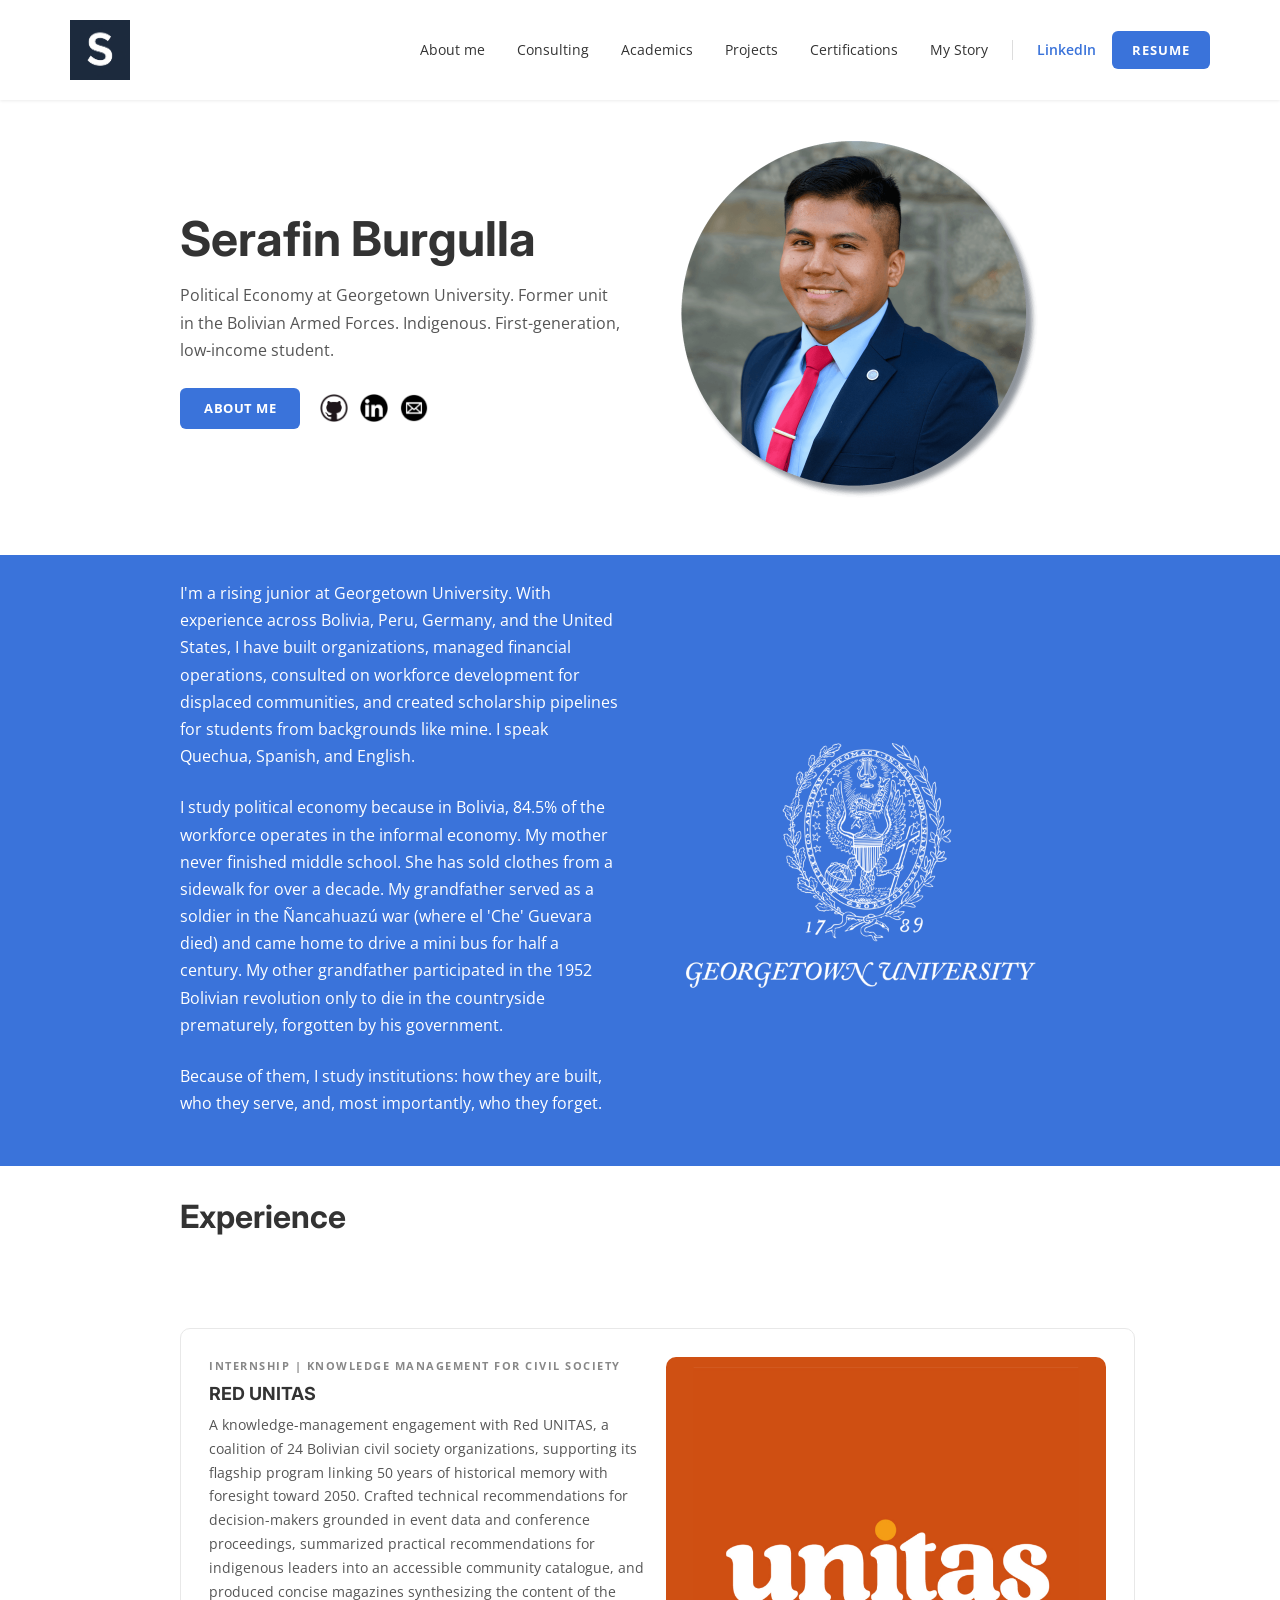
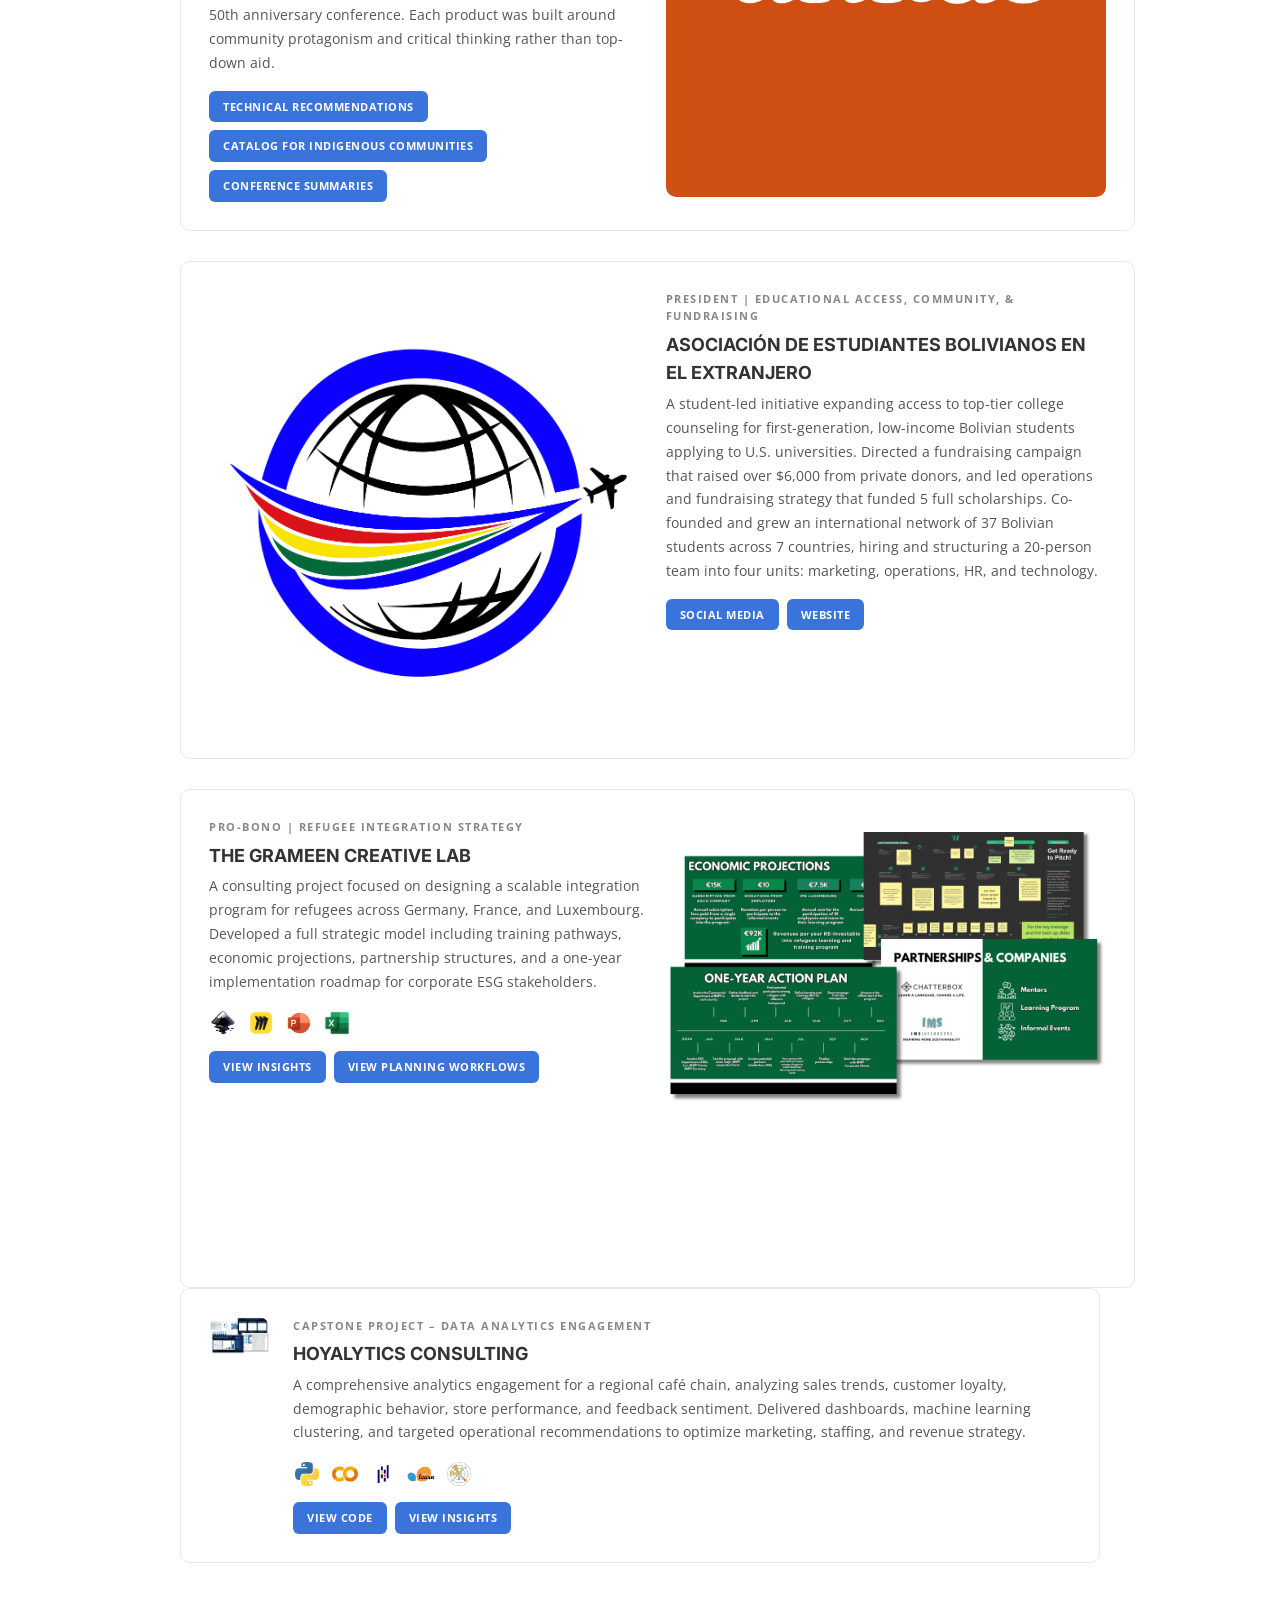
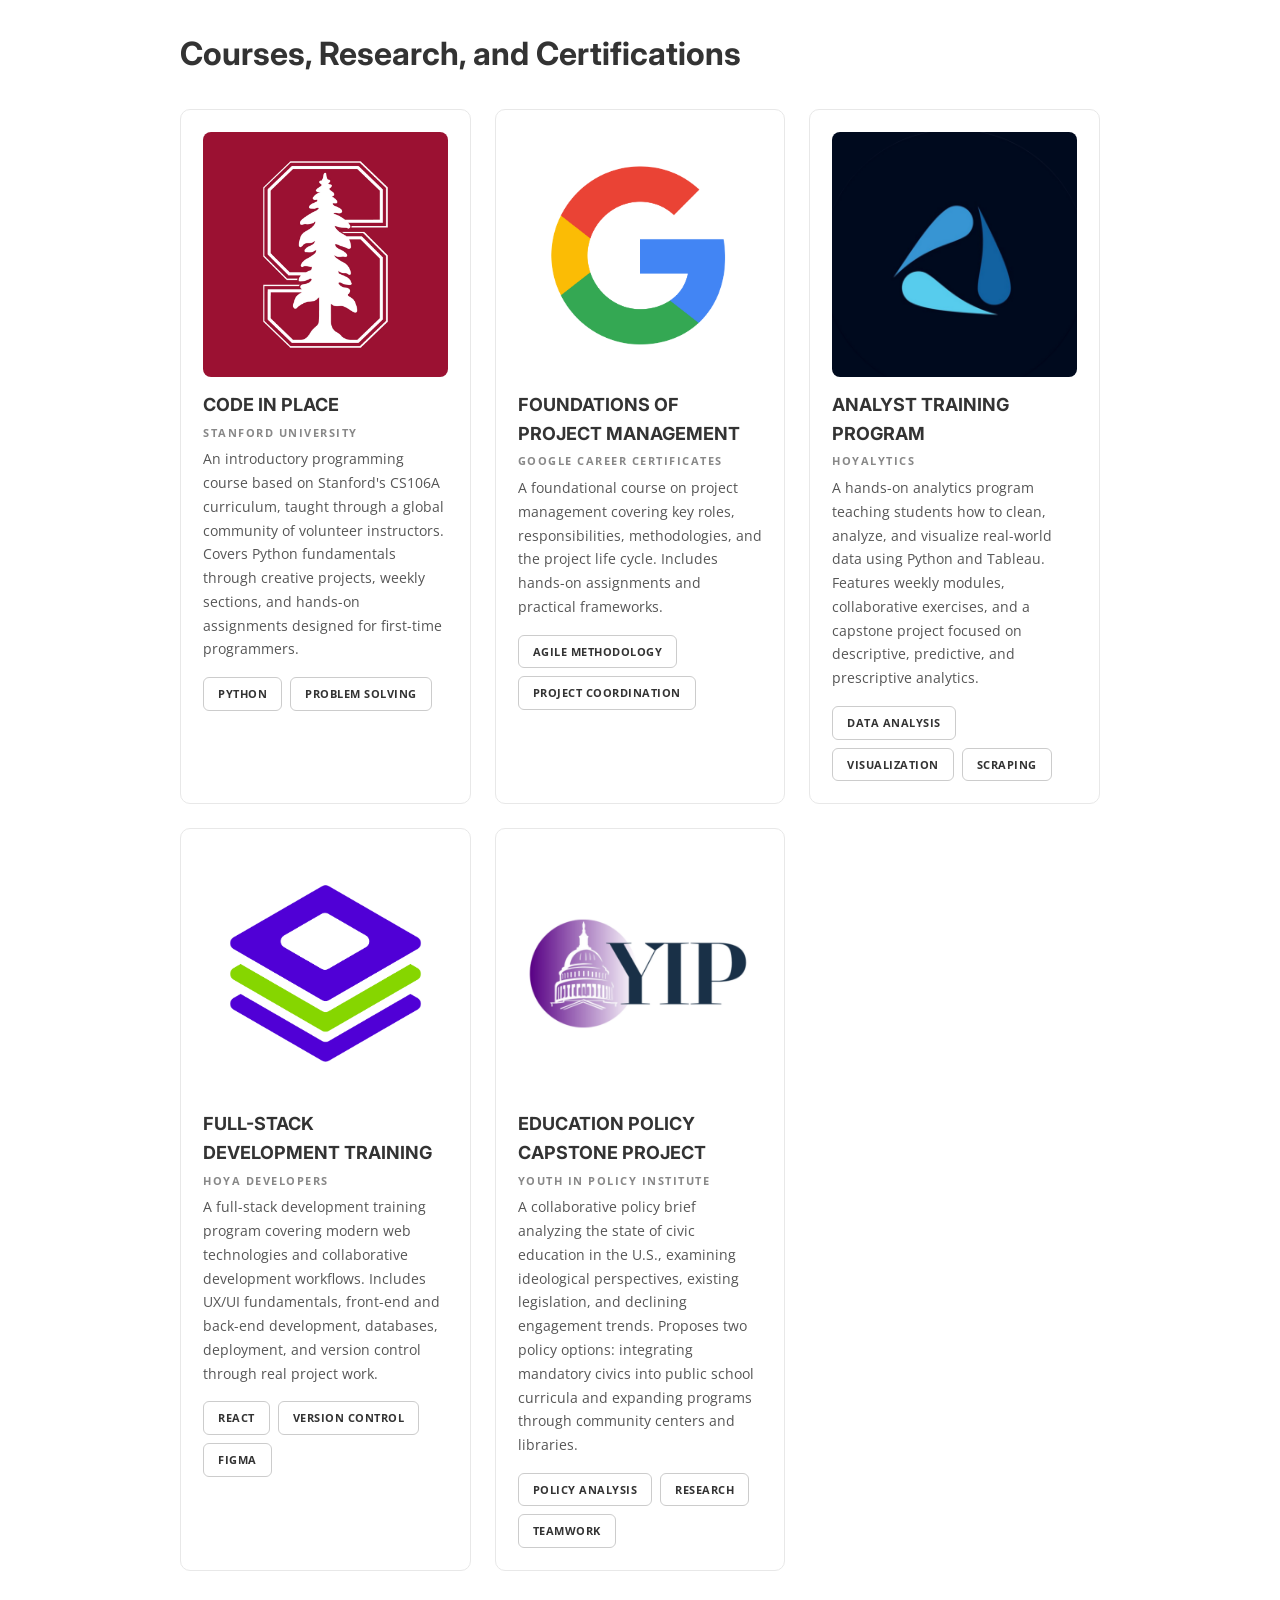
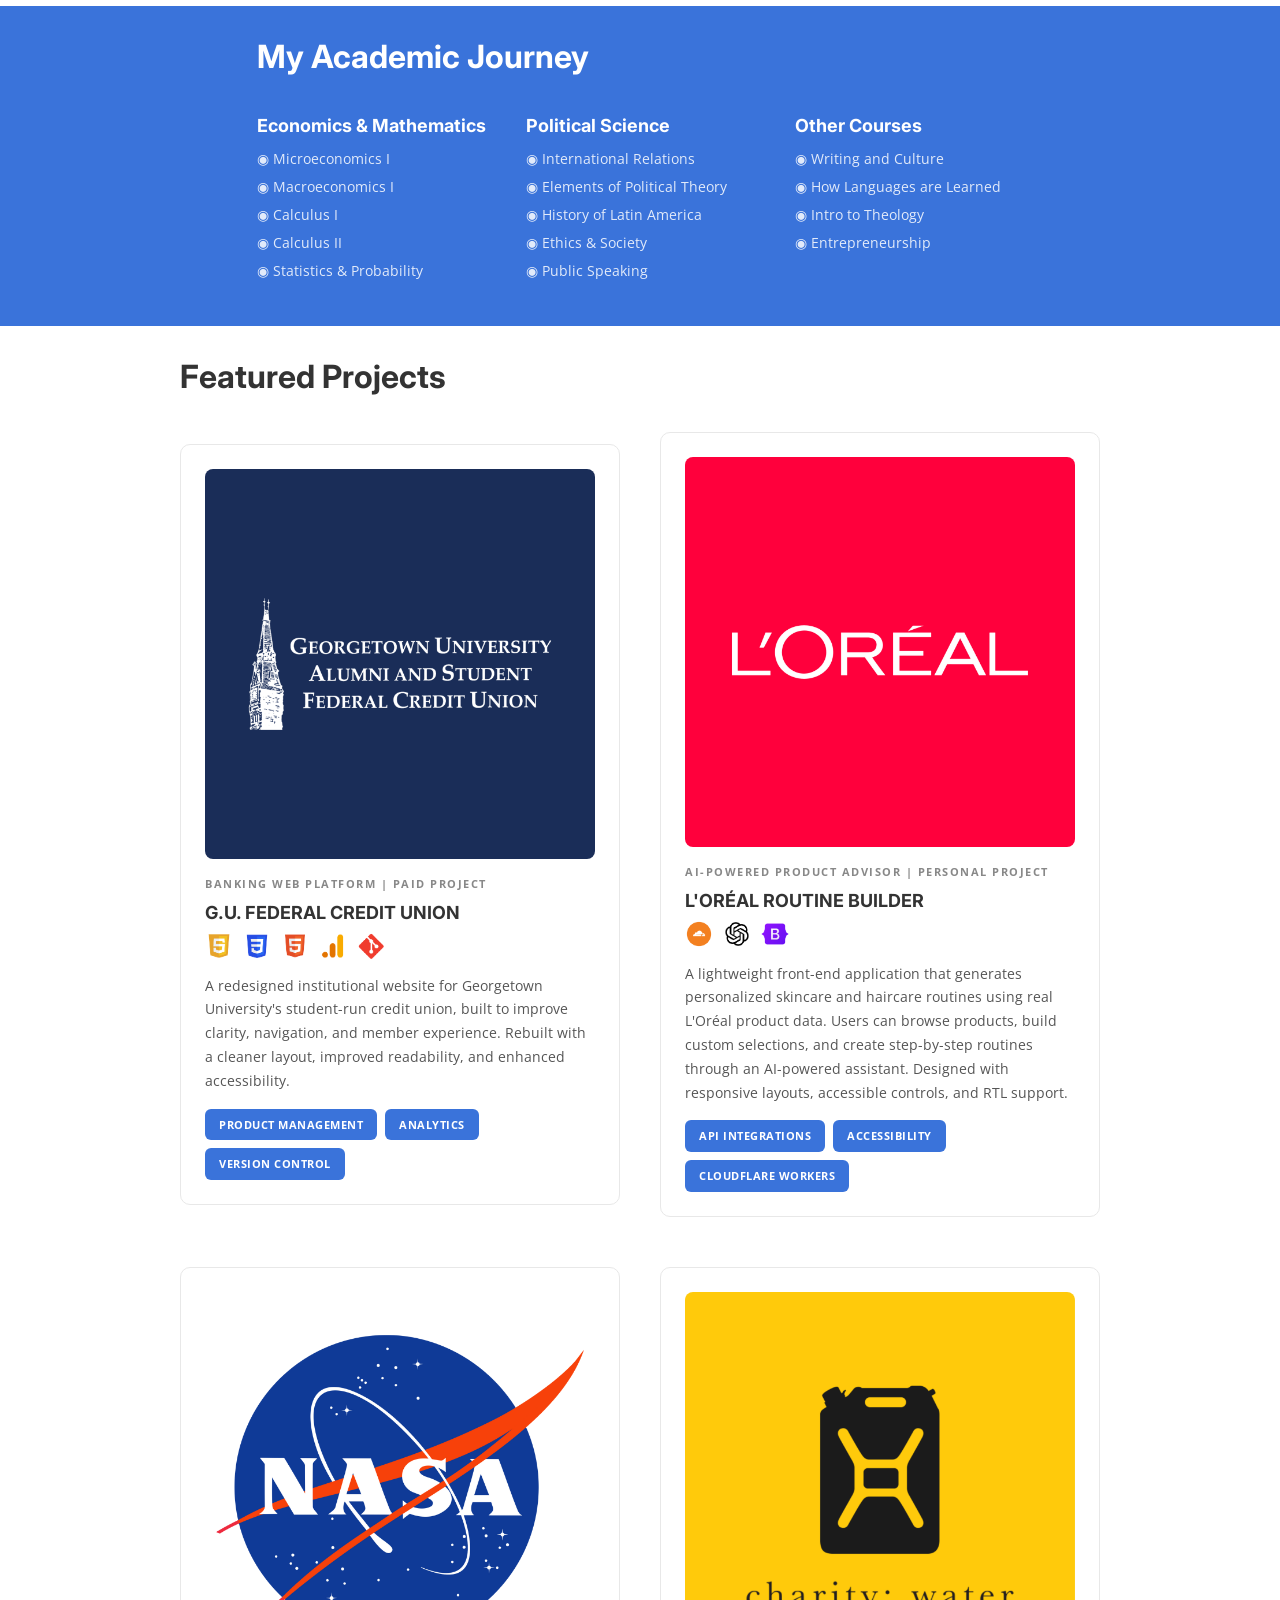
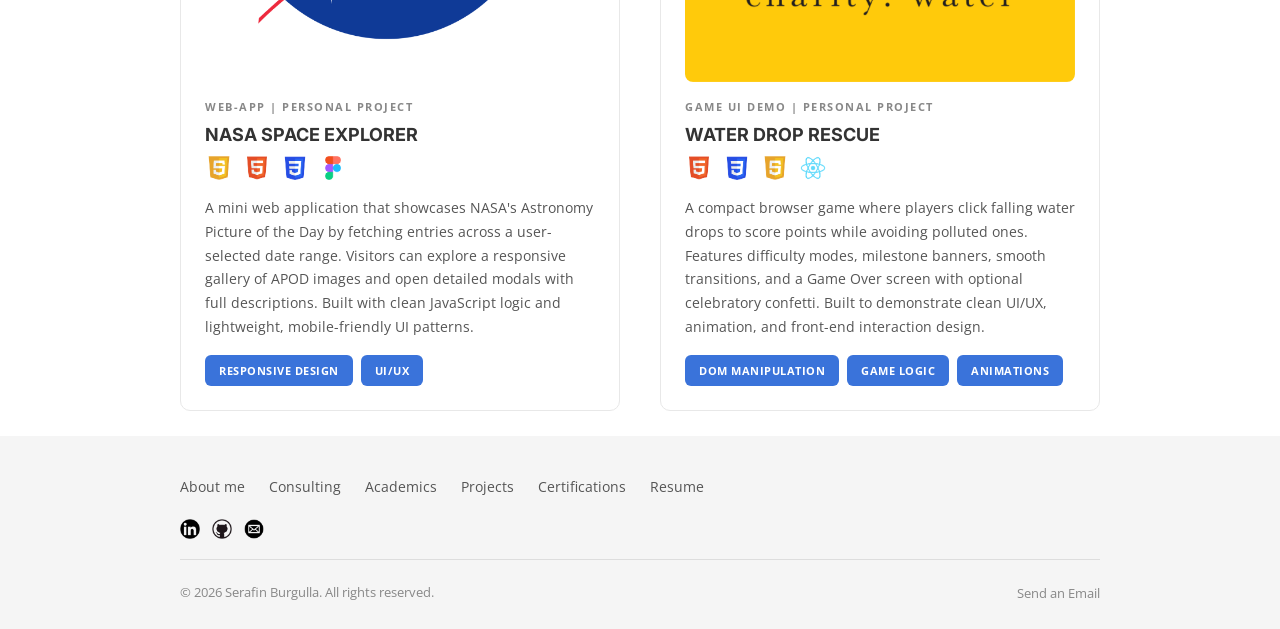
==== index.html @ 431687fc "RESUME UPDATE" ====
<!DOCTYPE html>
<html lang="en">
<head>
  <meta charset="utf-8">
  <meta name="viewport" content="width=device-width, initial-scale=1">
  <title>Serafin Burgulla | Portfolio</title>
  <link rel="canonical" href="https://www.serafinburgulla.dev">
  <link rel="icon" type="image/png" href="images/favicon.png">
  <link rel="apple-touch-icon" href="images/apple-touch-icon.png">
  <link rel="preconnect" href="https://fonts.googleapis.com">
  <link rel="preconnect" href="https://fonts.gstatic.com" crossorigin>
  <link href="https://fonts.googleapis.com/css2?family=Open+Sans:ital,wght@0,300;0,400;0,600;0,700;0,800;1,300;1,400;1,600;1,700;1,800&family=Inter:wght@300;400;500;600;700&display=swap" rel="stylesheet">
  <link rel="stylesheet" href="style.css">
</head>

<body>

  <!-- ═══ NAVBAR ═══ -->
  <div role="banner" class="navbar-logo-left-container shadow-three">
    <div class="container" style="max-width:1140px;margin:0 auto;">
      <div class="navbar-wrapper">
        <a href="/" class="navbar-brand" aria-label="home">
          <img src="images/nav-bar-logo.png" loading="lazy" width="60" alt="Logo">
        </a>
        <nav class="nav-menu-wrapper" id="navMenu">
          <ul class="nav-menu-two">
            <li><a href="#about-me" class="nav-link">About me</a></li>
            <li><a href="#consulting" class="nav-link">Consulting</a></li>
            <li><a href="#academics" class="nav-link">Academics</a></li>
            <li><a href="#featured" class="nav-link">Projects</a></li>
            <li><a href="#courses" class="nav-link">Certifications</a></li>
            <li><a href="/my-story" class="nav-link">My Story</a></li>
            <li><div class="nav-divider"></div></li>
            <li><a href="https://www.linkedin.com/in/fin-burgulla/" target="_blank" rel="noopener" class="nav-link-accent">LinkedIn</a></li>
            <li><a href="https://drive.google.com/file/d/17AjXtrQM2a8SF6VUd1GbB7Jk3_JBQjj5/view?usp=sharing" target="_blank" rel="noopener" class="nav-bar-button">Resume</a></li>
          </ul>
        </nav>
        <button class="menu-button" onclick="document.getElementById('navMenu').classList.toggle('open')" aria-label="menu">
          <span class="bar"></span><span class="bar"></span><span class="bar"></span>
        </button>
      </div>
    </div>
  </div>

  <!-- ═══ HERO SECTION ═══ -->
  <section class="section hero-section">
    <div class="w-container">
      <div class="div-two-section">
        <div class="div-text-animation-block animate-in">
          <h1 class="hero-section-header">Serafin Burgulla</h1>
          <p class="subheading-text">Political Economy at Georgetown University. Former unit in the Bolivian Armed Forces. Indigenous. First-generation, low-income student.</p>
          <div class="div-two-small">
            <div><a href="#about-me" class="button">About me</a></div>
            <div class="div-block">
              <a href="https://github.com/fin-burgulla" target="_blank" rel="noopener"><img src="images/logo-github.png" loading="lazy" alt="GitHub" class="icons"></a>
              <a href="https://www.linkedin.com/in/fin-burgulla/" target="_blank" rel="noopener"><img src="images/logo-linkedin.png" loading="lazy" alt="LinkedIn" class="icons"></a>
              <a href="mailto:serafin.burgulla1789@gmail.com"><img src="images/logo-mail.png" loading="lazy" alt="Email" class="icons"></a>
            </div>
          </div>
        </div>
        <div class="div-block-14 animate-in">
          <img src="images/hero-portrait.png" loading="lazy" width="400" alt="Serafin Burgulla" class="hero-image">
        </div>
      </div>
    </div>
  </section>

  <!-- ═══ ABOUT ME ═══ -->
  <section id="about-me" class="section dark-section">
    <div class="w-container">
      <div class="div-two-section">
        <div class="div-text-animation-block">
          <p class="subheading-text dark-subheading">I'm a rising junior at Georgetown University. With experience across Bolivia, Peru, Germany, and the United States, I have built organizations, managed financial operations, consulted on workforce development for displaced communities, and created scholarship pipelines for students from backgrounds like mine. I speak Quechua, Spanish, and English.</p>
          <p class="subheading-text dark-subheading">I study political economy because in Bolivia, 84.5% of the workforce operates in the informal economy. My mother never finished middle school. She has sold clothes from a sidewalk for over a decade. My grandfather served as a soldier in the Ñancahuazú war (where el 'Che' Guevara died) and came home to drive a mini bus for half a century. My other grandfather participated in the 1952 Bolivian revolution only to die in the countryside prematurely, forgotten by his government.</p>
          <p class="subheading-text dark-subheading">Because of them, I study institutions: how they are built, who they serve, and, most importantly, who they forget.</p>
        </div>
        <div>
          <a href="https://www.georgetown.edu/" target="_blank" rel="noopener">
            <img src="images/new-logo-georgetown.png" loading="lazy" width="400" alt="Georgetown University" class="hero-image">
          </a>
        </div>
      </div>
    </div>
  </section>

  <!-- ═══ EXPERIENCE (moved up — after About Me) ═══ -->
  <section id="consulting">
    <div class="w-container">
      <div class="div-block-13">
        <h1 class="heading-text">Experience</h1>
      </div>
    </div>
  </section>

  <!-- Red UNITAS -->
  <section>
    <div class="w-container">
      <div class="consulting-2">
        <div>
          <p class="div-section-text">INTERNSHIP | KNOWLEDGE MANAGEMENT FOR CIVIL SOCIETY</p>
          <h1 class="subtitle-text">RED UNITAS</h1>
          <p class="paragraph-text">A knowledge-management engagement with Red UNITAS, a coalition of 24 Bolivian civil society organizations, supporting its flagship program linking 50 years of historical memory with foresight toward 2050. Crafted technical recommendations for decision-makers grounded in event data and conference proceedings, summarized practical recommendations for indigenous leaders into an accessible community catalogue, and produced concise magazines synthesizing the content of the 50th anniversary conference. Each product was built around community protagonism and critical thinking rather than top-down aid.</p>
          <div class="div-for-card-buttons">
            <a href="#" class="button">Technical Recommendations</a>
            <a href="#" class="button">Catalog for Indigenous Communities</a>
            <a href="#" class="button">Conference Summaries</a>
          </div>
        </div>
        <div>
          <img src="images/logo-red-unitas.png" loading="lazy" alt="Red UNITAS logo" class="image-3">
        </div>
      </div>
    </div>
  </section>

  <!-- AEBEX -->
  <section>
    <div class="w-container">
      <div class="consulting-2">
        <div>
          <img src="images/new-logo-aebex.png" loading="lazy" alt="AEBEX logo" class="image-3">
        </div>
        <div>
          <p class="div-section-text">PRESIDENT | EDUCATIONAL ACCESS, COMMUNITY, &amp; FUNDRAISING</p>
          <h1 class="subtitle-text">ASOCIACIÓN DE ESTUDIANTES BOLIVIANOS EN EL EXTRANJERO</h1>
          <p class="paragraph-text">A student-led initiative expanding access to top-tier college counseling for first-generation, low-income Bolivian students applying to U.S. universities. Directed a fundraising campaign that raised over $6,000 from private donors, and led operations and fundraising strategy that funded 5 full scholarships. Co-founded and grew an international network of 37 Bolivian students across 7 countries, hiring and structuring a 20-person team into four units: marketing, operations, HR, and technology.</p>
          <div class="div-for-card-buttons">
            <a href="#" class="button">Social Media</a>
            <a href="#" class="button">Website</a>
          </div>
        </div>
      </div>
    </div>
  </section>

  <!-- Grameen Creative Lab -->
  <section>
    <div class="w-container">
      <div class="consulting-2">
        <div>
          <p class="div-section-text">PRO-BONO | <strong>REFUGEE INTEGRATION STRATEGY</strong></p>
          <h1 class="subtitle-text">THE GRAMEEN CREATIVE LAB</h1>
          <p class="paragraph-text">A consulting project focused on designing a scalable integration program for refugees across Germany, France, and Luxembourg. Developed a full strategic model including training pathways, economic projections, partnership structures, and a one-year implementation roadmap for corporate ESG stakeholders.</p>
          <div class="project-logos">
            <a href="https://gitlab.com/inkscape/inkscape" target="_blank" rel="noopener"><img src="images/tech-inkscape.png" loading="lazy" alt="Inkscape" class="project-tolo-logo"></a>
            <a href="https://miro.com/app/dashboard/" target="_blank" rel="noopener"><img src="images/tech-miro.png" loading="lazy" alt="Miro" class="project-tolo-logo"></a>
            <a href="https://powerpoint.cloud.microsoft/" target="_blank" rel="noopener"><img src="images/tech-powerpoint.png" loading="lazy" alt="PowerPoint" class="project-tolo-logo"></a>
            <a href="https://excel.cloud.microsoft/" target="_blank" rel="noopener"><img src="images/tech-excel.png" loading="lazy" alt="Excel" class="project-tolo-logo"></a>
          </div>
          <div class="div-for-card-buttons">
            <a href="https://www.canva.com/design/DAG4rmFYz7Y/6YGu2W7mpNM6oKx8bmybOQ/view?utm_content=DAG4rmFYz7Y&amp;utm_campaign=designshare&amp;utm_medium=link2&amp;utm_source=uniquelinks&amp;utlId=h9c8690915d" target="_blank" rel="noopener" class="button">View Insights</a>
            <a href="https://miro.com/app/board/uXjVMnKvWdM=/?share_link_id=335123985427" target="_blank" rel="noopener" class="button">View Planning Workflows</a>
          </div>
        </div>
        <div>
          <img src="images/consulting-grameen.png" loading="lazy" alt="Grameen Creative Lab" class="image-3">
        </div>
      </div>
    </div>
  </section>

  <!-- Hoyalytics Consulting -->
  <section>
    <div class="w-container">
      <div class="consulting-1">
        <div class="div-block-11">
          <img src="images/consulting-hoyalytics-logo.png" loading="lazy" alt="Hoyalytics" class="image-4">
        </div>
        <div>
          <p class="div-section-text">CAPSTONE PROJECT – DATA ANALYTICS ENGAGEMENT</p>
          <h1 class="subtitle-text">HOYALYTICS CONSULTING</h1>
          <p class="paragraph-text">A comprehensive analytics engagement for a regional café chain, analyzing sales trends, customer loyalty, demographic behavior, store performance, and feedback sentiment. Delivered dashboards, machine learning clustering, and targeted operational recommendations to optimize marketing, staffing, and revenue strategy.</p>
          <div class="project-logos">
            <a href="https://www.python.org/" target="_blank" rel="noopener"><img src="images/tech-python.png" loading="lazy" alt="Python" class="project-tolo-logo"></a>
            <a href="https://colab.research.google.com/" target="_blank" rel="noopener"><img src="images/tech-colab.png" loading="lazy" alt="Colab" class="project-tolo-logo"></a>
            <a href="https://pandas.pydata.org/" target="_blank" rel="noopener"><img src="images/tech-pandas.png" loading="lazy" alt="Pandas" class="project-tolo-logo"></a>
            <a href="https://scikit-learn.org/stable/" target="_blank" rel="noopener"><img src="images/tech-sklearn.png" loading="lazy" alt="Scikit-learn" class="project-tolo-logo"></a>
            <a href="https://matplotlib.org/" target="_blank" rel="noopener"><img src="images/tech-matplotlib.png" loading="lazy" alt="Matplotlib" class="project-tolo-logo"></a>
          </div>
          <div class="div-for-card-buttons">
            <a href="https://drive.google.com/file/d/1THCw0KfRRP65Ak3KxzssFICdwXBzV8ZW/view?usp=sharing" target="_blank" rel="noopener" class="button"><strong>View Code</strong></a>
            <a href="https://docs.google.com/presentation/d/1F5kUReRM5TcL6nkcj5eirFyJrd1Ulhy_/edit?usp=sharing&amp;ouid=105787842756392006214&amp;rtpof=true&amp;sd=true" target="_blank" rel="noopener" class="button"><strong>View Insights</strong></a>
          </div>
        </div>
      </div>
    </div>
  </section>

  <!-- ═══ COURSES & CERTIFICATIONS ═══ -->
  <section id="courses" class="section">
    <div class="w-container">
      <h1 class="heading-text">Courses, Research, and Certifications</h1>
      <div class="div-block-6">
        <div class="project-cert-card">
          <a href="https://codeinplace.stanford.edu/" target="_blank" rel="noopener"><img src="images/cert-stanford.png" loading="lazy" alt="Code in Place" class="image"></a>
          <h2 class="subtitle-text">CODE IN PLACE</h2>
          <p class="div-section-text">Stanford University</p>
          <p class="paragraph-text">An introductory programming course based on Stanford's CS106A curriculum, taught through a global community of volunteer instructors. Covers Python fundamentals through creative projects, weekly sections, and hands-on assignments designed for first-time programmers.</p>
          <div class="div-for-card-buttons">
            <a href="#" class="button button-empty">Python</a>
            <a href="#" class="button button-empty">Problem Solving</a>
          </div>
        </div>
        <div class="project-cert-card">
          <a href="https://www.coursera.org/learn/project-management-foundations" target="_blank" rel="noopener"><img src="images/cert-google-pm.png" loading="lazy" alt="Foundations of Project Management" class="image"></a>
          <h2 class="subtitle-text">FOUNDATIONS OF PROJECT MANAGEMENT</h2>
          <p class="div-section-text">Google Career Certificates</p>
          <p class="paragraph-text">A foundational course on project management covering key roles, responsibilities, methodologies, and the project life cycle. Includes hands-on assignments and practical frameworks.</p>
          <div class="div-for-card-buttons">
            <a href="#" class="button button-empty">Agile Methodology</a>
            <a href="#" class="button button-empty">Project Coordination</a>
          </div>
        </div>
        <div class="project-cert-card">
          <a href="https://www.linkedin.com/company/hoyalytics/" target="_blank" rel="noopener"><img src="images/cert-hoyalytics.png" loading="lazy" alt="Hoyalytics" class="image"></a>
          <h2 class="subtitle-text">ANALYST TRAINING PROGRAM</h2>
          <p class="div-section-text">Hoyalytics</p>
          <p class="paragraph-text">A hands-on analytics program teaching students how to clean, analyze, and visualize real-world data using Python and Tableau. Features weekly modules, collaborative exercises, and a capstone project focused on descriptive, predictive, and prescriptive analytics.</p>
          <div class="div-for-card-buttons">
            <a href="#" class="button button-empty">Data Analysis</a>
            <a href="#" class="button button-empty">Visualization</a>
            <a href="#" class="button button-empty">Scraping</a>
          </div>
        </div>
        <div class="project-cert-card">
          <a href="https://www.hoyadevelopers.com/" target="_blank" rel="noopener"><img src="images/cert-hoyadev.png" loading="lazy" alt="Hoya Developers" class="image"></a>
          <h2 class="subtitle-text">FULL-STACK DEVELOPMENT TRAINING</h2>
          <p class="div-section-text">Hoya Developers</p>
          <p class="paragraph-text">A full-stack development training program covering modern web technologies and collaborative development workflows. Includes UX/UI fundamentals, front-end and back-end development, databases, deployment, and version control through real project work.</p>
          <div class="div-for-card-buttons">
            <a href="#" class="button button-empty">React</a>
            <a href="#" class="button button-empty">Version Control</a>
            <a href="#" class="button button-empty">Figma</a>
          </div>
        </div>
        <div class="project-cert-card">
          <a href="https://drive.google.com/file/d/1tul-PA5j8n0J5zPjdNVnVVZlUA_7tF36/view?usp=sharing" target="_blank" rel="noopener"><img src="images/cert-policy-capstone.png" loading="lazy" alt="Education Policy Capstone" class="image"></a>
          <h2 class="subtitle-text">EDUCATION POLICY CAPSTONE PROJECT</h2>
          <p class="div-section-text">Youth In Policy Institute</p>
          <p class="paragraph-text">A collaborative policy brief analyzing the state of civic education in the U.S., examining ideological perspectives, existing legislation, and declining engagement trends. Proposes two policy options: integrating mandatory civics into public school curricula and expanding programs through community centers and libraries.</p>
          <div class="div-for-card-buttons">
            <a href="#" class="button button-empty">Policy Analysis</a>
            <a href="#" class="button button-empty">Research</a>
            <a href="#" class="button button-empty">Teamwork</a>
          </div>
        </div>
      </div>
    </div>
  </section>

  <!-- ═══ MY ACADEMIC JOURNEY (updated courses) ═══ -->
  <section id="academics" class="section dark-section">
    <div class="w-container">
      <div class="div-text-animation-block">
        <h1 class="heading-text dark-heading">My Academic Journey</h1>
        <div class="div-block-7">
          <div>
            <h1 class="subtitle-text dark-subtitle">Economics &amp; Mathematics</h1>
            <p class="paragraph-text dark-paragraph">◉ Microeconomics I<br>◉ Macroeconomics I<br>◉ Calculus I<br>◉ Calculus II<br>◉ Statistics &amp; Probability</p>
          </div>
          <div>
            <h1 class="subtitle-text dark-subtitle">Political Science</h1>
            <p class="paragraph-text dark-paragraph">◉ International Relations<br>◉ Elements of Political Theory<br>◉ History of Latin America<br>◉ Ethics &amp; Society<br>◉ Public Speaking</p>
          </div>
          <div>
            <h1 class="subtitle-text dark-subtitle">Other Courses</h1>
            <p class="paragraph-text dark-paragraph">◉ Writing and Culture<br>◉ How Languages are Learned<br>◉ Intro to Theology<br>◉ Entrepreneurship</p>
          </div>
        </div>
      </div>
    </div>
  </section>

  <!-- ═══ FEATURED PROJECTS (moved down — after Academics) ═══ -->
  <section id="featured" class="section">
    <div class="w-container">
      <h1 class="heading-text">Featured Projects</h1>
      <div class="div-two-section">
        <div class="project-features-card">
          <a href="https://www.guasfcu.org/" target="_blank" rel="noopener"><img src="images/project-guasfcu.png" loading="lazy" alt="G.U. Federal Credit Union" class="image"></a>
          <p class="div-section-text">BANKING WEB PLATFORM | PAID PROJECT</p>
          <h2 class="subtitle-text">G.U. FEDERAL CREDIT UNION</h2>
          <div class="project-logos">
            <a href="https://www.javascript.com/" target="_blank" rel="noopener"><img src="images/tech-javascript.png" loading="lazy" alt="JavaScript" class="project-tolo-logo"></a>
            <img src="images/tech-css.png" loading="lazy" alt="CSS" class="project-tolo-logo">
            <a href="https://html.com/" target="_blank" rel="noopener"><img src="images/tech-html.png" loading="lazy" alt="HTML" class="project-tolo-logo"></a>
            <a href="https://developers.google.com/analytics" target="_blank" rel="noopener"><img src="images/tech-analytics.png" loading="lazy" alt="Google Analytics" class="project-tolo-logo"></a>
            <a href="https://git-scm.com/" target="_blank" rel="noopener"><img src="images/tech-git.png" loading="lazy" alt="Git" class="project-tolo-logo"></a>
          </div>
          <p class="paragraph-text">A redesigned institutional website for Georgetown University's student-run credit union, built to improve clarity, navigation, and member experience. Rebuilt with a cleaner layout, improved readability, and enhanced accessibility.</p>
          <div class="div-for-card-buttons">
            <a href="#" class="button">Product Management</a>
            <a href="#" class="button">Analytics</a>
            <a href="#" class="button">Version Control</a>
          </div>
        </div>
        <div class="project-features-card">
          <a href="https://fin-burgulla.github.io/loreal-routine-AI-builder/" target="_blank" rel="noopener"><img src="images/project-loreal.png" loading="lazy" alt="L'Oreal Routine Builder" class="image"></a>
          <p class="div-section-text">AI-POWERED PRODUCT ADVISOR | PERSONAL PROJECT</p>
          <h2 class="subtitle-text">L'ORÉAL ROUTINE BUILDER</h2>
          <div class="project-logos">
            <a href="https://workers.cloudflare.com/" target="_blank" rel="noopener"><img src="images/tech-cloudflare.png" loading="lazy" alt="Cloudflare Workers" class="project-tolo-logo"></a>
            <a href="https://openai.com/index/openai-api/" target="_blank" rel="noopener"><img src="images/tech-openai.png" loading="lazy" alt="OpenAI API" class="project-tolo-logo"></a>
            <a href="https://getbootstrap.com/" target="_blank" rel="noopener"><img src="images/tech-bootstrap.png" loading="lazy" alt="Bootstrap" class="project-tolo-logo"></a>
          </div>
          <p class="paragraph-text">A lightweight front-end application that generates personalized skincare and haircare routines using real L'Oréal product data. Users can browse products, build custom selections, and create step-by-step routines through an AI-powered assistant. Designed with responsive layouts, accessible controls, and RTL support.</p>
          <div class="div-for-card-buttons">
            <a href="#" class="button">API Integrations</a>
            <a href="#" class="button">Accessibility</a>
            <a href="#" class="button">Cloudflare Workers</a>
          </div>
        </div>
      </div>
    </div>
  </section>

  <!-- ═══ FEATURED PROJECTS II ═══ -->
  <section class="section">
    <div class="w-container">
      <div class="div-two-section">
        <div class="project-features-card">
          <a href="https://fin-burgulla.github.io/nasa-picture-generator-web-app/" target="_blank" rel="noopener"><img src="images/project-nasa.png" loading="lazy" alt="NASA Space Explorer" class="image"></a>
          <p class="div-section-text"><strong>WEB-APP | PERSONAL PROJECT</strong></p>
          <h2 class="subtitle-text">NASA SPACE EXPLORER</h2>
          <div class="project-logos">
            <a href="https://www.javascript.com/" target="_blank" rel="noopener"><img src="images/tech-javascript.png" loading="lazy" alt="JavaScript" class="project-tolo-logo"></a>
            <a href="https://html.com/" target="_blank" rel="noopener"><img src="images/tech-html.png" loading="lazy" alt="HTML" class="project-tolo-logo"></a>
            <a href="https://www.w3schools.com/css/" target="_blank" rel="noopener"><img src="images/tech-css.png" loading="lazy" alt="CSS" class="project-tolo-logo"></a>
            <a href="https://www.figma.com/" target="_blank" rel="noopener"><img src="images/tech-figma.png" loading="lazy" alt="Figma" class="project-tolo-logo"></a>
          </div>
          <p class="paragraph-text">A mini web application that showcases NASA's Astronomy Picture of the Day by fetching entries across a user-selected date range. Visitors can explore a responsive gallery of APOD images and open detailed modals with full descriptions. Built with clean JavaScript logic and lightweight, mobile-friendly UI patterns.</p>
          <div class="div-for-card-buttons">
            <a href="#" class="button">Responsive Design</a>
            <a href="#" class="button">UI/UX</a>
          </div>
        </div>
        <div class="project-features-card">
          <a href="https://fin-burgulla.github.io/charity-water-web-app-game/" target="_blank" rel="noopener"><img src="images/project-waterdrop.png" loading="lazy" alt="Water Drop Rescue" class="image"></a>
          <p class="div-section-text"><strong>GAME UI DEMO | PERSONAL PROJECT</strong></p>
          <h2 class="subtitle-text">WATER DROP RESCUE</h2>
          <div class="project-logos">
            <a href="https://html.com/" target="_blank" rel="noopener"><img src="images/tech-html.png" loading="lazy" alt="HTML" class="project-tolo-logo"></a>
            <a href="https://www.w3schools.com/css/" target="_blank" rel="noopener"><img src="images/tech-css.png" loading="lazy" alt="CSS" class="project-tolo-logo"></a>
            <a href="https://www.javascript.com/" target="_blank" rel="noopener"><img src="images/tech-javascript.png" loading="lazy" alt="JavaScript" class="project-tolo-logo"></a>
            <a href="https://react.dev/" target="_blank" rel="noopener"><img src="images/tech-react.png" loading="lazy" alt="React" class="project-tolo-logo"></a>
          </div>
          <p class="paragraph-text">A compact browser game where players click falling water drops to score points while avoiding polluted ones. Features difficulty modes, milestone banners, smooth transitions, and a Game Over screen with optional celebratory confetti. Built to demonstrate clean UI/UX, animation, and front-end interaction design.</p>
          <div class="div-for-card-buttons">
            <a href="#" class="button">DOM Manipulation</a>
            <a href="#" class="button"><strong>Game Logic</strong></a>
            <a href="#" class="button"><strong>Animations</strong></a>
          </div>
        </div>
      </div>
    </div>
  </section>

  <!-- ═══ FOOTER ═══ -->
  <section class="footer-subscribe">
    <div class="container-2">
      <div class="footer-wrapper-three">
        <div class="footer-block-three">
          <a href="#about-me" class="footer-link-three">About me</a>
          <a href="#consulting" class="footer-link-three">Consulting</a>
          <a href="#academics" class="footer-link-three">Academics</a>
          <a href="#featured" class="footer-link-three">Projects</a>
          <a href="#courses" class="footer-link-three">Certifications</a>
          <a href="https://drive.google.com/file/d/1UYbgMhF7Dvbh-xdJFGMNio9Q14zuXpLN/view?usp=sharing" target="_blank" rel="noopener" class="footer-link-three">Resume</a>
        </div>
        <div class="footer-social-block-three">
          <a href="https://www.linkedin.com/in/fin-burgulla/" target="_blank" rel="noopener" class="footer-social-link-three"><img src="images/logo-linkedin.png" loading="lazy" width="20" alt="LinkedIn"></a>
          <a href="https://github.com/fin-burgulla" target="_blank" rel="noopener" class="footer-social-link-three"><img src="images/logo-github.png" loading="lazy" width="20" alt="GitHub"></a>
          <a href="mailto:serafin.burgulla1789@gmail.com" class="footer-social-link-three"><img src="images/logo-mail.png" loading="lazy" width="20" alt="Email"></a>
        </div>
      </div>
      <div class="footer-divider-two"></div>
      <div class="footer-bottom">
        <div class="footer-copyright">&copy; 2026 Serafin Burgulla. All rights reserved.</div>
        <div class="footer-legal-block">
          <a href="mailto:serafin.burgulla1789@gmail.com" target="_blank" class="footer-legal-link">Send an Email</a>
        </div>
      </div>
    </div>
  </section>

</body>
</html>
---- style.css ----
/* ══════════════════════════════════════
   RESET
   ══════════════════════════════════════ */
*, *::before, *::after { margin: 0; padding: 0; box-sizing: border-box; }
html { scroll-behavior: smooth; -webkit-font-smoothing: antialiased; }
body {
  font-family: 'Open Sans', sans-serif;
  color: #333;
  background-color: #fff;
  line-height: 1.6;
}
img { max-width: 100%; height: auto; display: block; }
a { color: inherit; text-decoration: none; }
ul { list-style: none; }

/* ══════════════════════════════════════
   CONTAINER (Webflow w-container)
   ══════════════════════════════════════ */
.w-container {
  max-width: 940px;
  margin-right: auto;
  margin-left: auto;
  padding-right: 10px;
  padding-left: 10px;
}

/* ══════════════════════════════════════
   NAVBAR
   ══════════════════════════════════════ */
.navbar-logo-left-container {
  position: fixed;
  top: 0; left: 0; right: 0;
  z-index: 1000;
  width: 100%;
  max-width: 100%;
  margin-right: auto;
  margin-left: auto;
  padding: 20px 20px;
  background-color: rgba(255, 255, 255, 0.95);
  backdrop-filter: blur(12px);
  -webkit-backdrop-filter: blur(12px);
  box-shadow: 0 1px 3px rgba(0, 0, 0, 0.08);
}
.navbar-logo-left-container .container {
  max-width: 1140px;
  margin: 0 auto;
}
.navbar-wrapper {
  display: flex;
  align-items: center;
  justify-content: space-between;
}
.navbar-brand img { width: 60px; }
.nav-menu-two {
  display: flex;
  align-items: center;
  gap: 0;
}
.nav-menu-two li {
  display: flex;
  align-items: center;
}
.nav-link {
  padding: 8px 16px;
  font-size: 14px;
  font-weight: 400;
  color: #333;
  transition: color 0.25s ease;
}
.nav-link:hover { color: #3a73da; }
.nav-link-accent {
  padding: 8px 16px;
  font-size: 14px;
  font-weight: 600;
  color: #3a73da;
  transition: opacity 0.25s ease;
}
.nav-link-accent:hover { opacity: 0.7; }
.nav-divider {
  width: 1px; height: 20px;
  margin: 0 8px;
  background-color: #ddd;
}
.nav-bar-button {
  display: inline-block;
  padding: 9px 20px;
  background-color: #3a73da;
  color: #fff;
  border-radius: 6px;
  font-size: 13px;
  font-weight: 700;
  text-transform: uppercase;
  letter-spacing: 1px;
  transition: background-color 0.25s ease, transform 0.25s ease;
  border: none;
  cursor: pointer;
}
.nav-bar-button:hover {
  background-color: #2d5cb8;
  transform: translateY(-1px);
}
.menu-button {
  display: none;
  cursor: pointer;
  padding: 10px;
  background: none;
  border: none;
}
.menu-button .bar {
  display: block;
  width: 22px; height: 2px;
  background: #333;
  margin: 5px 0;
  border-radius: 1px;
}

/* ══════════════════════════════════════
   SECTIONS (base — matches Webflow)
   ══════════════════════════════════════ */
.section {
  display: flex;
  overflow: visible;
  margin-bottom: 0;
  padding-top: 25px;
  padding-bottom: 25px;
  flex-flow: row-reverse;
  justify-content: space-between;
  align-items: flex-start;
  background-color: #fff;
}
.section.dark-section {
  margin-top: 10px;
  background-color: rgb(58, 115, 218);
}

/* ══════════════════════════════════════
   TWO-COLUMN GRID
   ══════════════════════════════════════ */
.div-two-section {
  display: grid;
  grid-template-columns: 1fr 1fr;
  gap: 40px;
  align-items: center;
}

/* ══════════════════════════════════════
   HERO
   ══════════════════════════════════════ */
.hero-section { padding-top: 120px; }
.hero-section-header {
  font-family: 'Inter', sans-serif;
  font-size: 48px;
  font-weight: 700;
  line-height: 1.15;
  margin-bottom: 16px;
  color: #333;
}
.subheading-text {
  font-size: 16px;
  font-weight: 400;
  line-height: 1.7;
  color: #555;
  margin-bottom: 24px;
}
.dark-subheading { color: #fff; }
.div-two-small {
  display: flex;
  align-items: center;
  gap: 20px;
  margin-top: 16px;
}
.button {
  display: inline-block;
  padding: 10px 24px;
  background-color: #3a73da;
  color: #fff;
  border-radius: 6px;
  font-size: 13px;
  font-weight: 700;
  text-transform: uppercase;
  letter-spacing: 0.5px;
  transition: background-color 0.25s ease, transform 0.25s ease;
}
.button:hover {
  background-color: #2d5cb8;
  transform: translateY(-1px);
}
.button.button-empty {
  background-color: transparent;
  color: #333;
  border: 1px solid #ccc;
}
.button.button-empty:hover {
  border-color: #3a73da;
  color: #3a73da;
}
.div-block {
  display: flex;
  align-items: center;
  gap: 12px;
}
.icons {
  width: 28px; height: 28px;
  transition: transform 0.25s ease, opacity 0.25s ease;
}
.icons:hover { transform: scale(1.1); opacity: 0.8; }
.hero-image {
  width: 400px;
  border-radius: 12px;
}

/* ══════════════════════════════════════
   HEADINGS
   ══════════════════════════════════════ */
.heading-text {
  font-family: 'Inter', sans-serif;
  font-size: 32px;
  font-weight: 700;
  color: #333;
  margin-bottom: 30px;
}
.dark-heading { color: #fff; }
.subtitle-text {
  font-family: 'Inter', sans-serif;
  font-size: 18px;
  font-weight: 700;
  color: #333;
  margin-bottom: 4px;
}
.dark-subtitle { color: #fff; }

/* ══════════════════════════════════════
   PROJECT CARDS
   ══════════════════════════════════════ */
.project-features-card {
  background: #fff;
  border: 1px solid #e8e8e8;
  border-radius: 10px;
  padding: 24px;
  transition: transform 0.3s ease, box-shadow 0.3s ease;
}
.project-features-card:hover {
  transform: translateY(-4px);
  box-shadow: 0 10px 30px rgba(0, 0, 0, 0.08);
}
.project-features-card .image {
  width: 100%;
  border-radius: 8px;
  margin-bottom: 16px;
}
.div-section-text {
  font-size: 11px;
  font-weight: 700;
  text-transform: uppercase;
  letter-spacing: 1.5px;
  color: #888;
  margin-bottom: 6px;
}
.paragraph-text {
  font-size: 14px;
  line-height: 1.7;
  color: #555;
  margin-bottom: 16px;
}
.dark-paragraph { color: rgba(255, 255, 255, 0.85); }
.project-logos {
  display: flex;
  gap: 10px;
  flex-wrap: wrap;
  margin-bottom: 14px;
  align-items: center;
}
.project-tolo-logo {
  width: 28px; height: 28px;
  transition: transform 0.2s ease;
}
.project-tolo-logo:hover { transform: scale(1.15); }
.div-for-card-buttons {
  display: flex;
  gap: 8px;
  flex-wrap: wrap;
}
.div-for-card-buttons .button {
  font-size: 11px;
  padding: 7px 14px;
  cursor: default;
}

/* ══════════════════════════════════════
   CERTIFICATIONS
   ══════════════════════════════════════ */
.div-block-6 {
  display: grid;
  grid-template-columns: repeat(auto-fill, minmax(280px, 1fr));
  gap: 24px;
}
.project-cert-card {
  background: #fff;
  border: 1px solid #e8e8e8;
  border-radius: 10px;
  padding: 22px;
  transition: transform 0.3s ease, box-shadow 0.3s ease;
}
.project-cert-card:hover {
  transform: translateY(-3px);
  box-shadow: 0 8px 24px rgba(0, 0, 0, 0.06);
}
.project-cert-card .image {
  width: 100%;
  border-radius: 8px;
  margin-bottom: 14px;
}

/* ══════════════════════════════════════
   CONSULTING
   ══════════════════════════════════════ */
.div-block-13 {
  padding-top: 25px;
  padding-bottom: 25px;
}
.consulting-1 {
  display: grid;
  grid-template-columns: auto 1fr;
  gap: 24px;
  align-items: start;
  margin-bottom: 40px;
  background: #fff;
  border: 1px solid #e8e8e8;
  border-radius: 10px;
  padding: 28px;
  transition: transform 0.3s ease, box-shadow 0.3s ease;
}
.consulting-1:hover {
  transform: translateY(-3px);
  box-shadow: 0 8px 24px rgba(0, 0, 0, 0.06);
}
.div-block-11 { display: flex; align-items: flex-start; }
.image-4 {
  width: 60px; height: 60px;
  border-radius: 10px;
  object-fit: contain;
}
.consulting-2 {
  display: grid;
  margin-top: 30px;
  margin-right: -35px;
  margin-bottom: 0px;
  grid-auto-columns: 1fr;
  gap: 16px;
  grid-template-columns: 1fr 1fr;
  grid-template-rows: auto;
  background: #fff;
  border: 1px solid #e8e8e8;
  border-radius: 10px;
  padding: 28px;
  transition: transform 0.3s ease, box-shadow 0.3s ease;
}
.consulting-2:hover {
  transform: translateY(-3px);
  box-shadow: 0 8px 24px rgba(0, 0, 0, 0.06);
}
.image-3 { width: 100%; border-radius: 10px; }

/* ══════════════════════════════════════
   ACADEMICS
   ══════════════════════════════════════ */
.div-block-7 {
  display: grid;
  grid-template-columns: repeat(3, 1fr);
  gap: 40px;
  margin-top: 24px;
}
.div-block-7 p {
  font-size: 14px;
  line-height: 2;
}

/* ══════════════════════════════════════
   FOOTER
   ══════════════════════════════════════ */
.footer-subscribe {
  background-color: #f5f5f5;
  padding-top: 40px;
  padding-bottom: 0;
}
.container-2 {
  max-width: 940px;
  margin-right: auto;
  margin-left: auto;
  padding-right: 10px;
  padding-left: 10px;
}
.footer-wrapper-three { display: flex; flex-direction: column; }
.footer-block-three {
  display: flex; gap: 24px; flex-wrap: wrap;
  margin-bottom: 20px;
}
.footer-link-three {
  font-size: 14px; color: #555;
  transition: color 0.25s ease;
}
.footer-link-three:hover { color: #3a73da; }
.footer-social-block-three {
  display: flex; gap: 12px; margin-bottom: 20px;
}
.footer-social-link-three img {
  width: 20px; height: 20px;
  transition: transform 0.25s ease;
}
.footer-social-link-three:hover img { transform: scale(1.1); }
.footer-divider-two {
  width: 100%; height: 1px;
  background-color: #ddd;
  margin-bottom: 20px;
}
.footer-bottom {
  display: flex;
  justify-content: space-between;
  align-items: center;
  padding-bottom: 24px;
}
.footer-copyright { font-size: 13px; color: #888; }
.footer-legal-link {
  font-size: 13px; color: #888;
  transition: color 0.25s ease;
}
.footer-legal-link:hover { color: #3a73da; }

/* ══════════════════════════════════════
   ANIMATIONS
   ══════════════════════════════════════ */
@keyframes fadeUp {
  from { opacity: 0; transform: translateY(24px); }
  to { opacity: 1; transform: translateY(0); }
}
.animate-in { animation: fadeUp 0.6s ease forwards; }

/* ══════════════════════════════════════
   RESPONSIVE
   ══════════════════════════════════════ */
@media screen and (max-width: 991px) {
  .nav-menu-wrapper { display: none; }
  .nav-menu-wrapper.open {
    display: block;
    position: absolute;
    top: 100%; left: 0; right: 0;
    background: rgba(255, 255, 255, 0.98);
    backdrop-filter: blur(12px);
    box-shadow: 0 4px 12px rgba(0, 0, 0, 0.06);
    padding: 16px 20px;
  }
  .nav-menu-wrapper.open .nav-menu-two {
    flex-direction: column;
    align-items: flex-start;
    gap: 8px;
  }
  .nav-divider { display: none; }
  .menu-button { display: block; }
}

@media screen and (max-width: 767px) {
  .navbar-logo-left-container { max-width: 100%; }
  .div-two-section { grid-template-columns: 1fr; gap: 24px; }
  .hero-image { width: 280px; margin: 0 auto; }
  .consulting-2 {
    grid-template-columns: 1fr;
    margin-right: 0; margin-top: 40px; margin-bottom: 0;
  }
  .div-block-7 { grid-template-columns: 1fr; gap: 24px; }
}

@media screen and (max-width: 479px) {
  .section { padding-left: 0; flex-flow: column; }
  .section.dark-section { padding-right: 10px; padding-left: 10px; }
  .hero-section-header { font-size: 32px; }
  .div-two-small { flex-direction: column; align-items: flex-start; }
  .div-block-13 {
    display: flex; padding-right: 12px; padding-left: 12px;
    flex-flow: column; justify-content: flex-start;
    align-items: center; text-align: center;
  }
  .consulting-1 { grid-template-columns: 1fr; }
  .consulting-2 {
    display: flex; margin-top: 100px;
    margin-right: 0; margin-bottom: -30px;
    padding-right: 12px; padding-left: 12px;
    flex-flow: column; gap: 10px;
  }
  .div-block-6 { grid-template-columns: 1fr; }
  .footer-bottom { flex-direction: column; gap: 10px; text-align: center; }
  .footer-block-three { flex-direction: column; gap: 12px; }
}
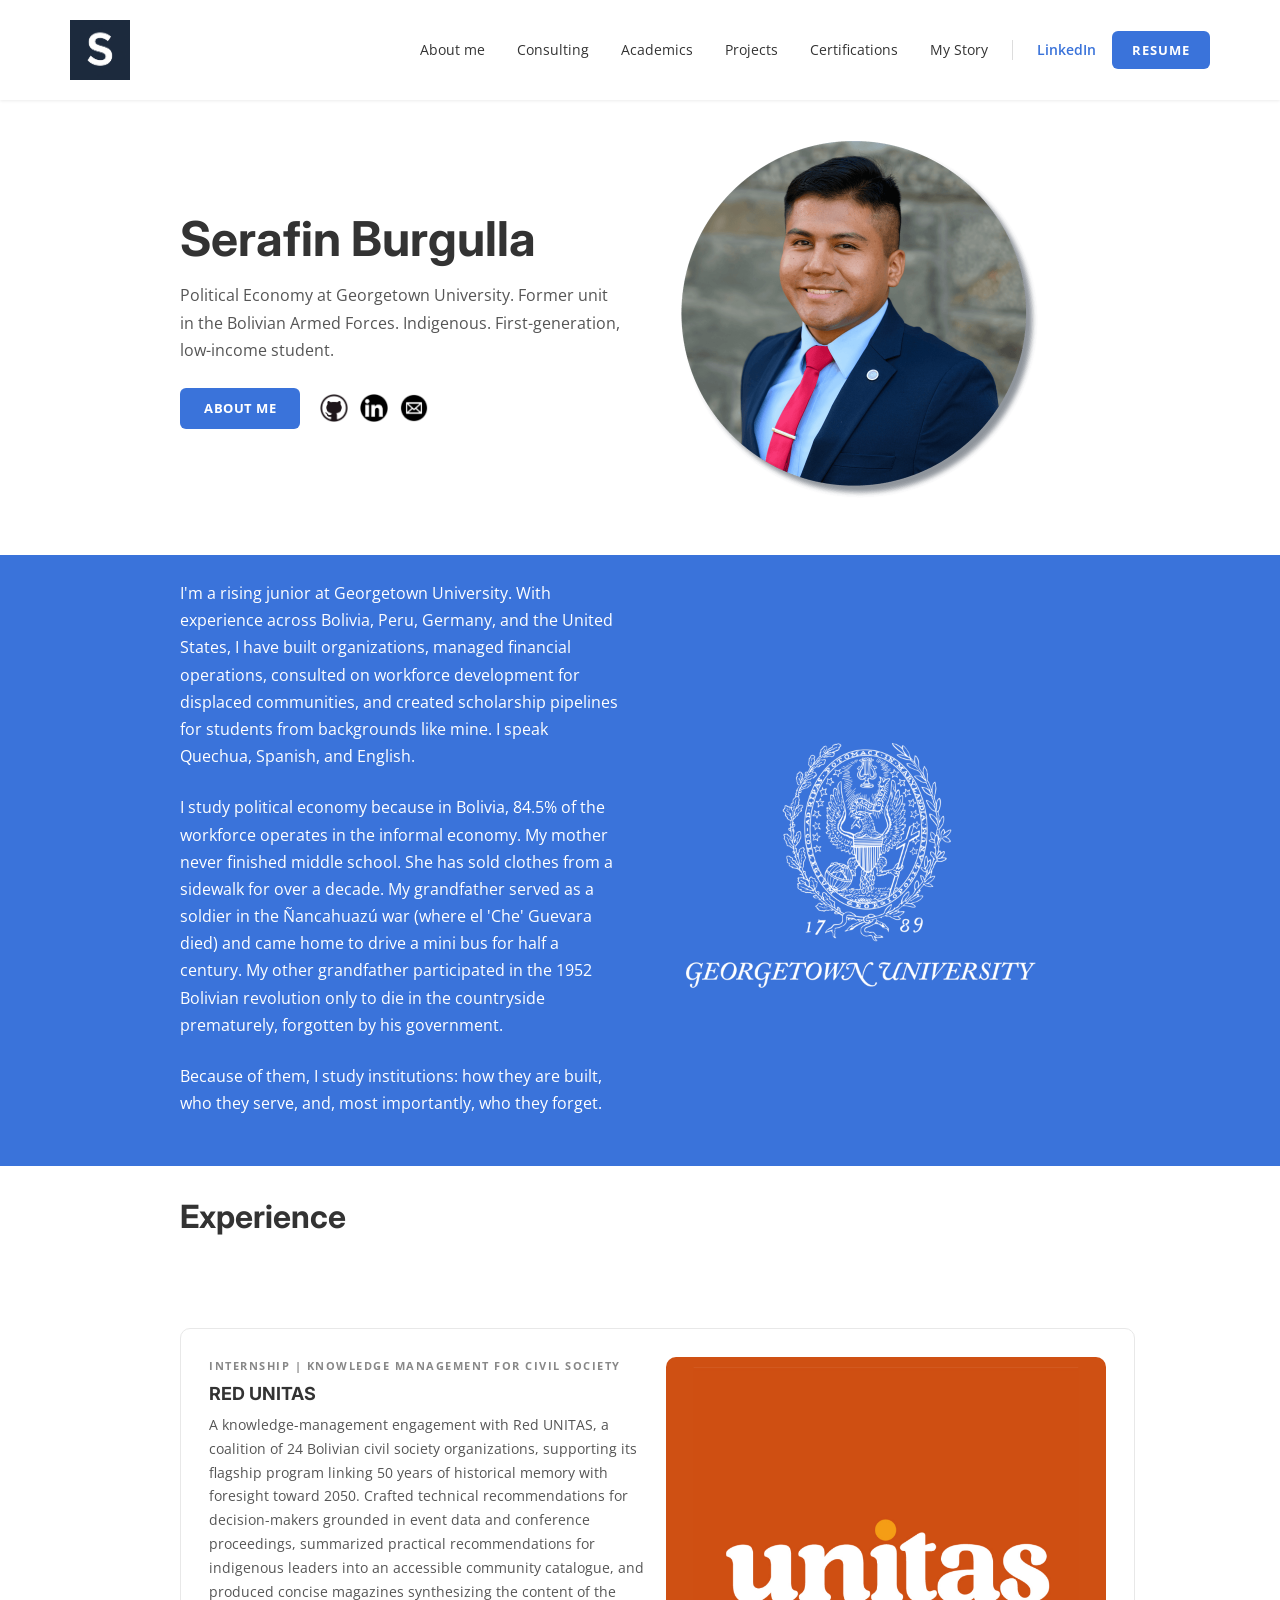
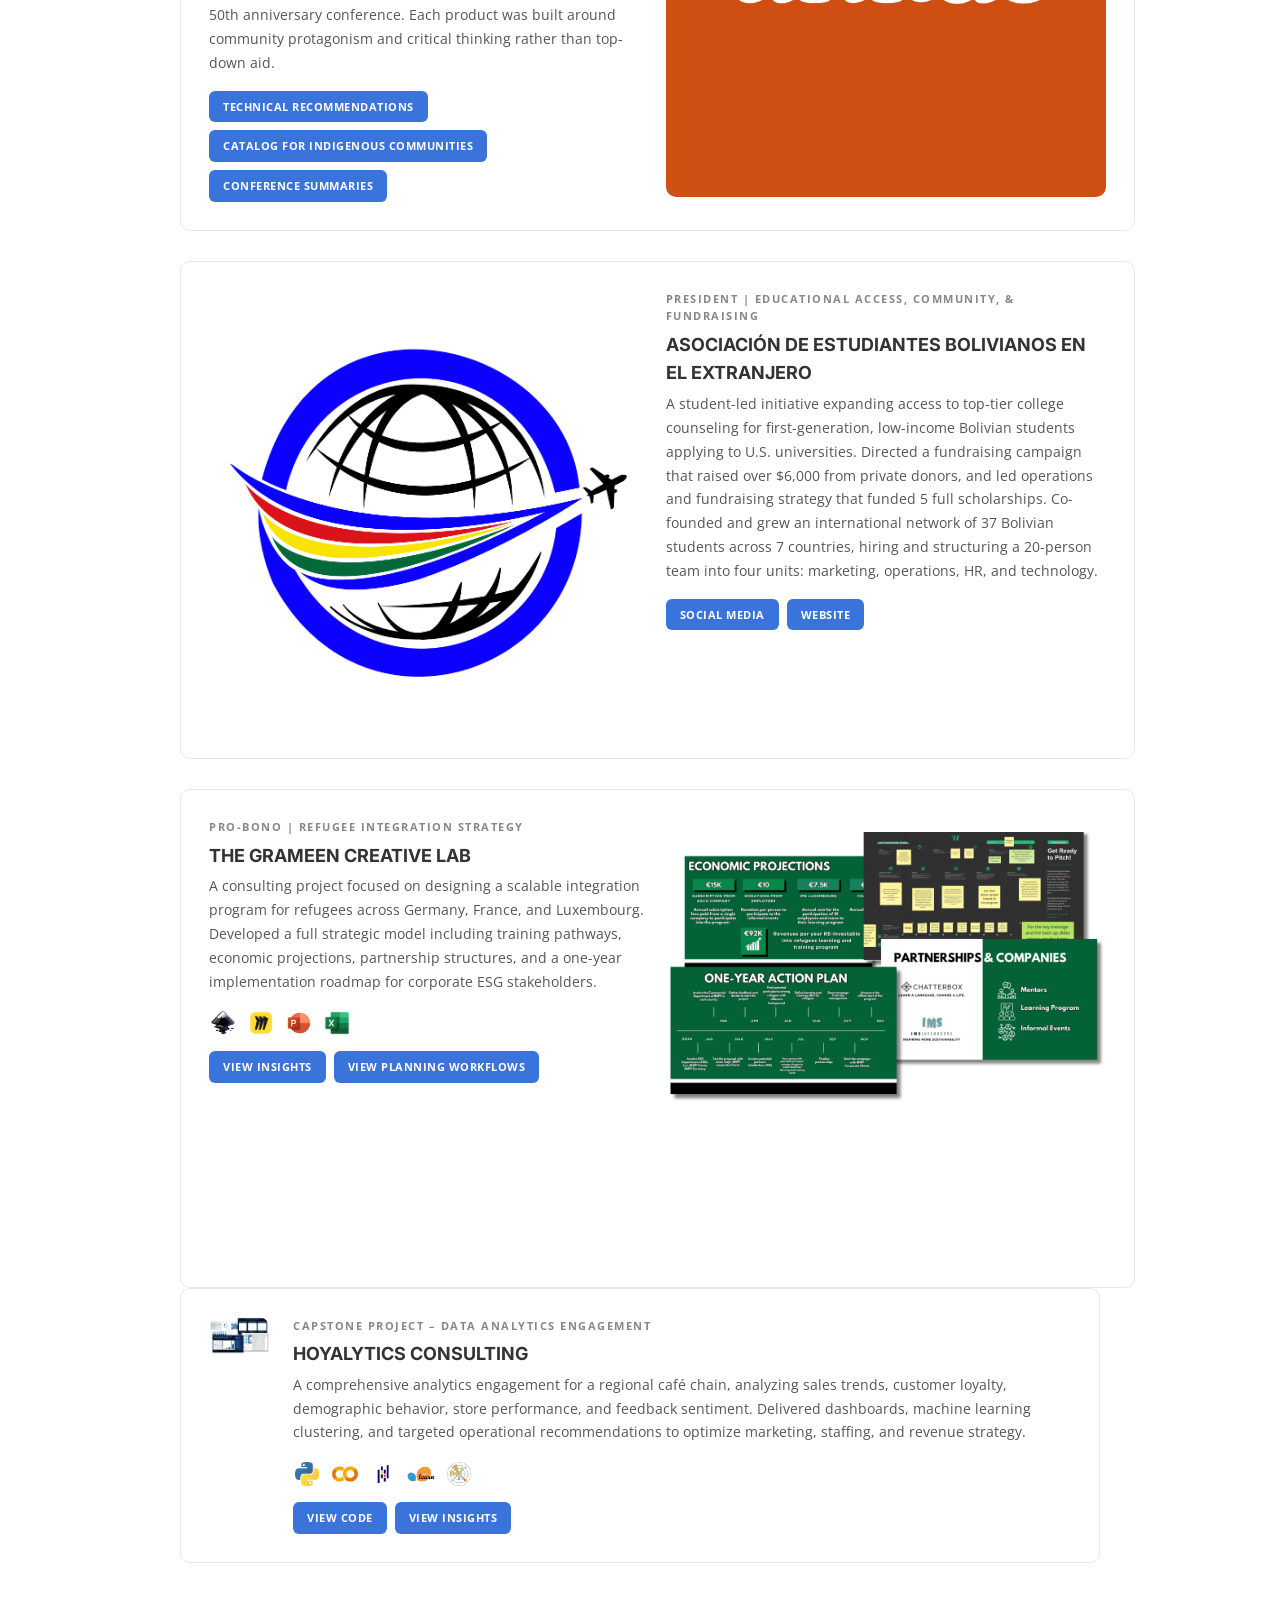
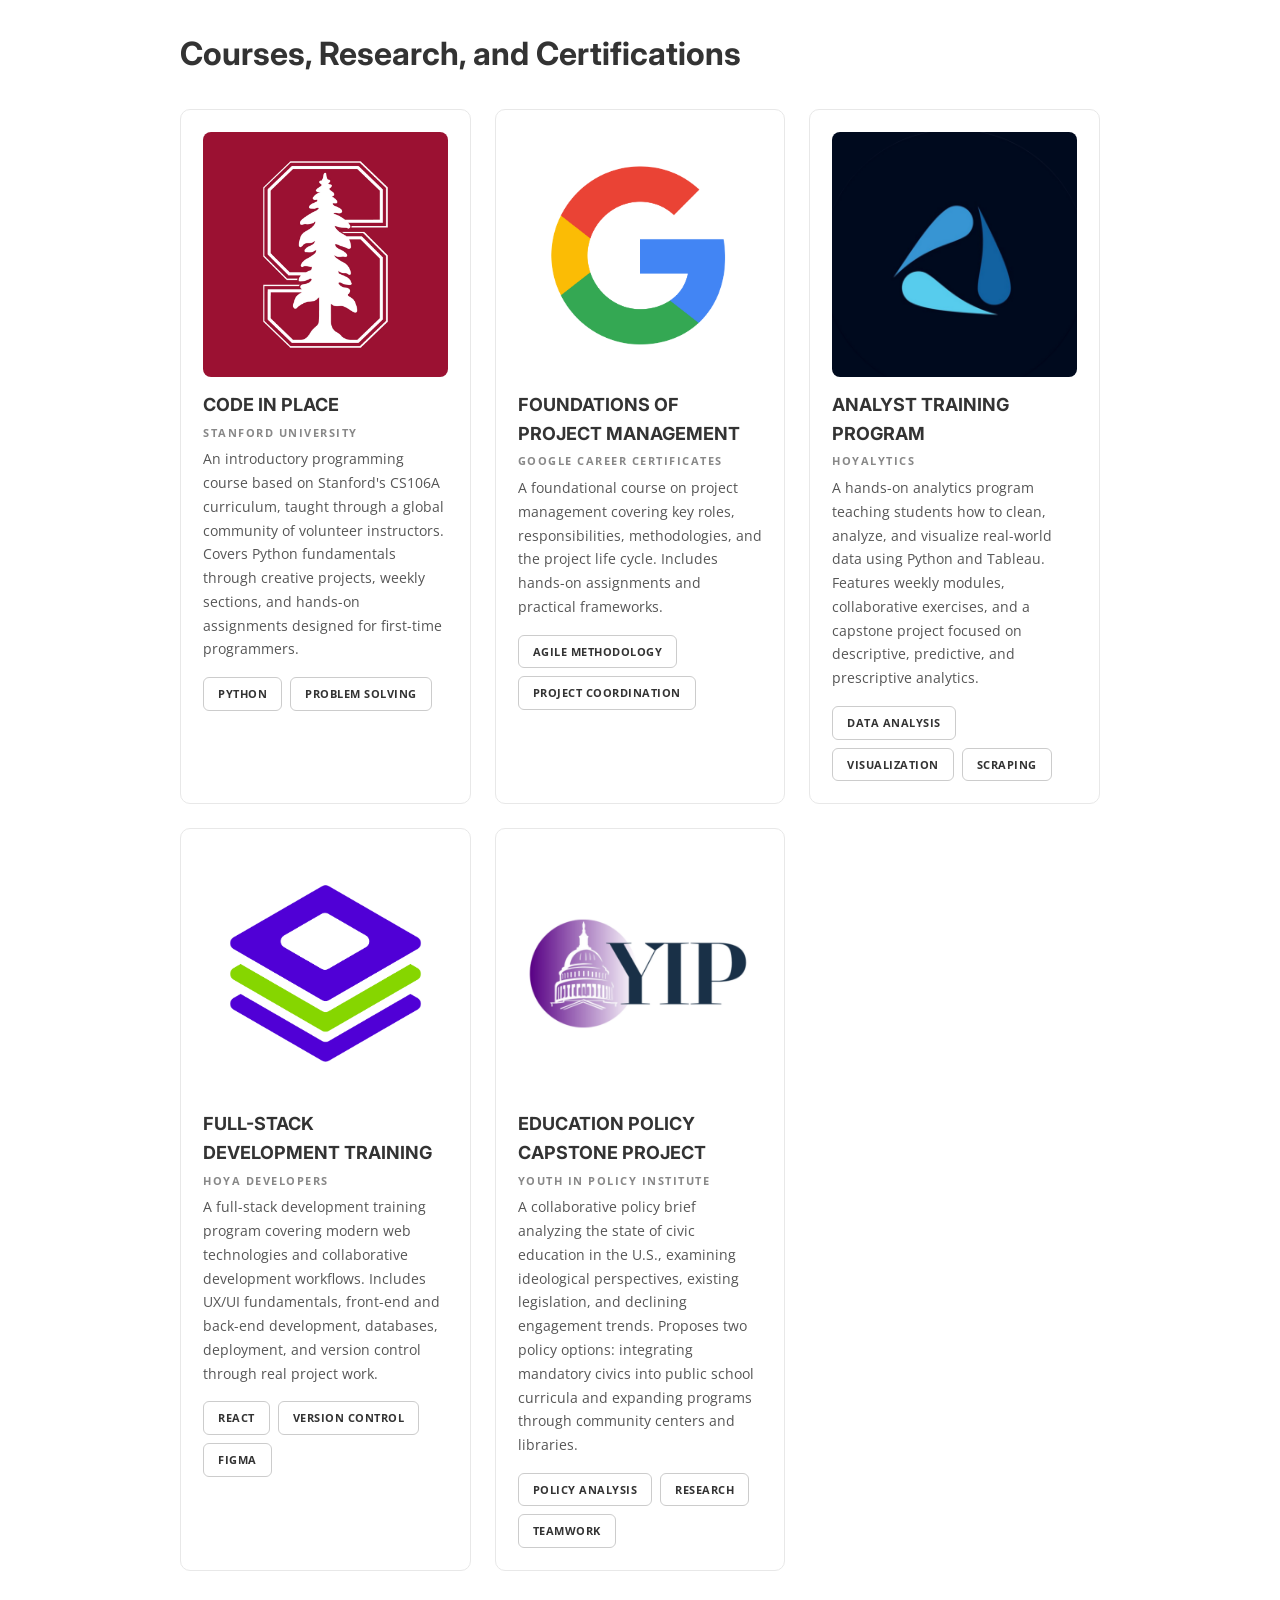
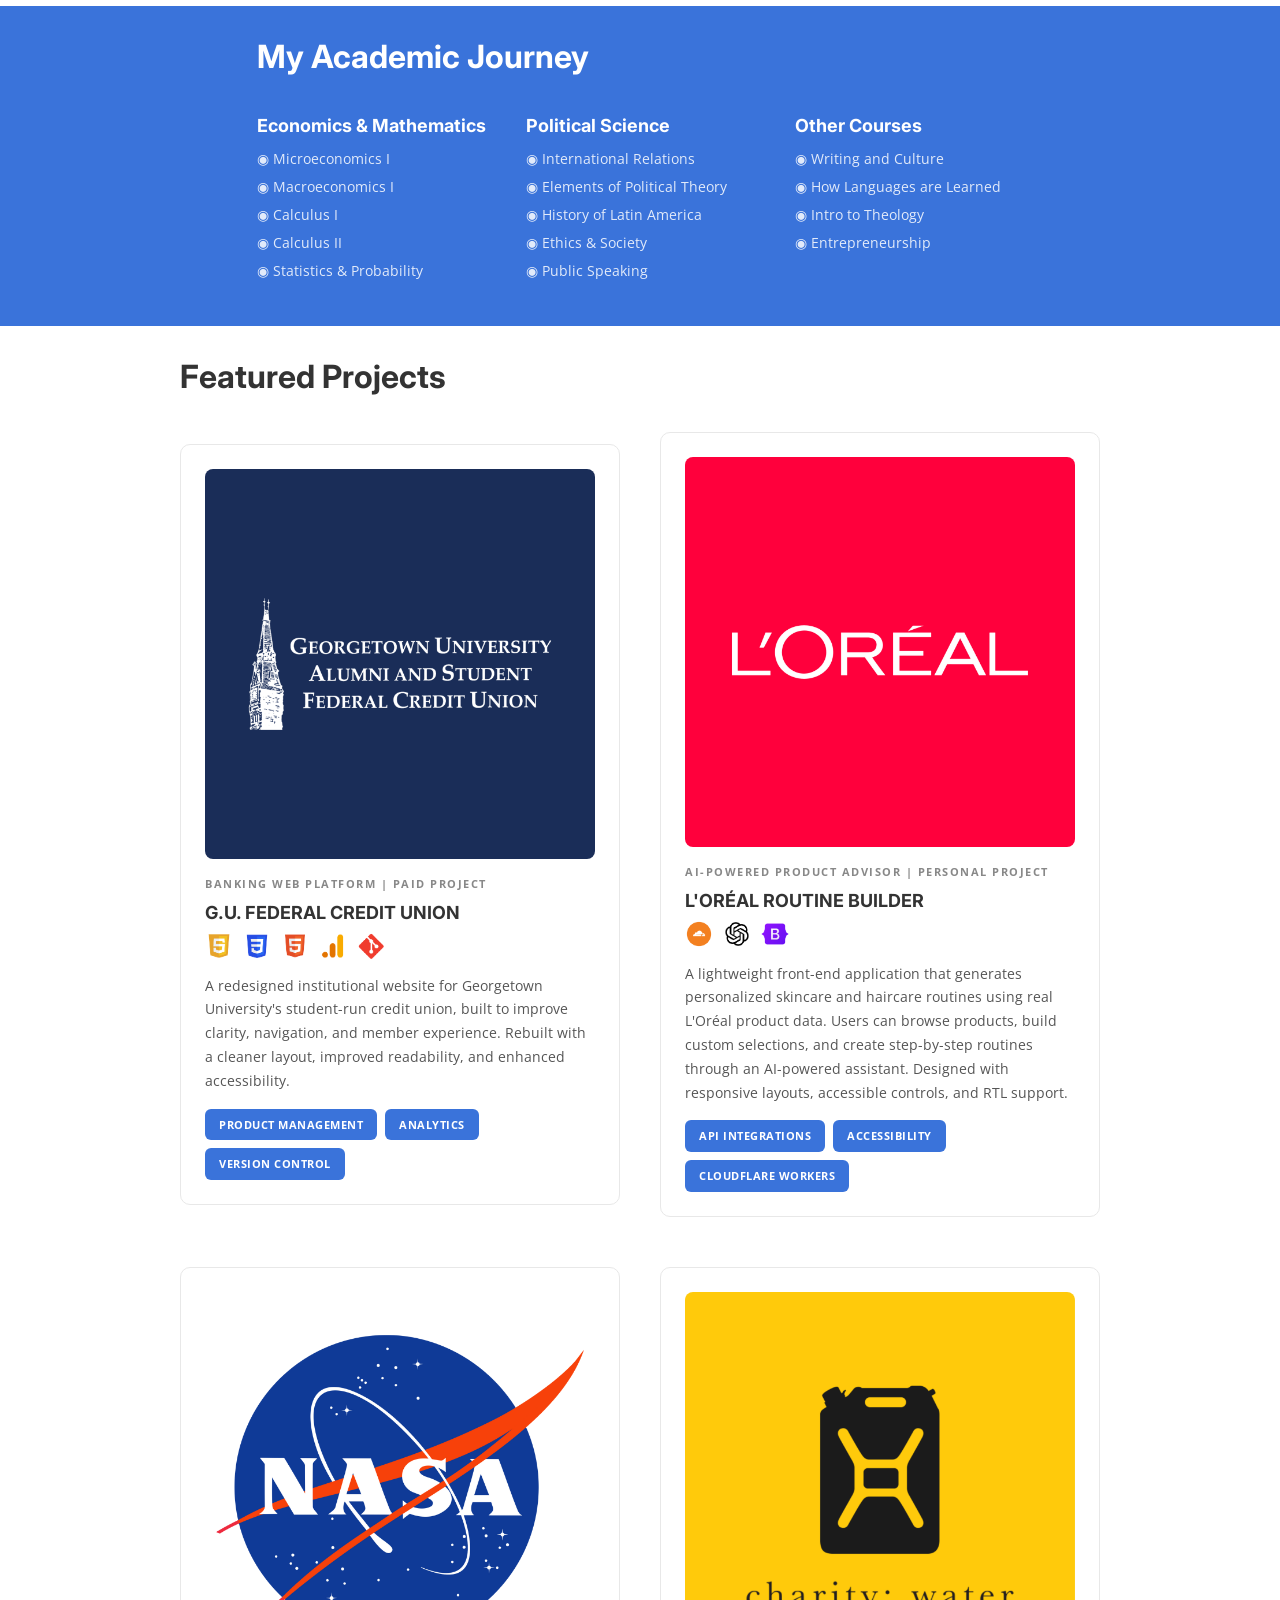
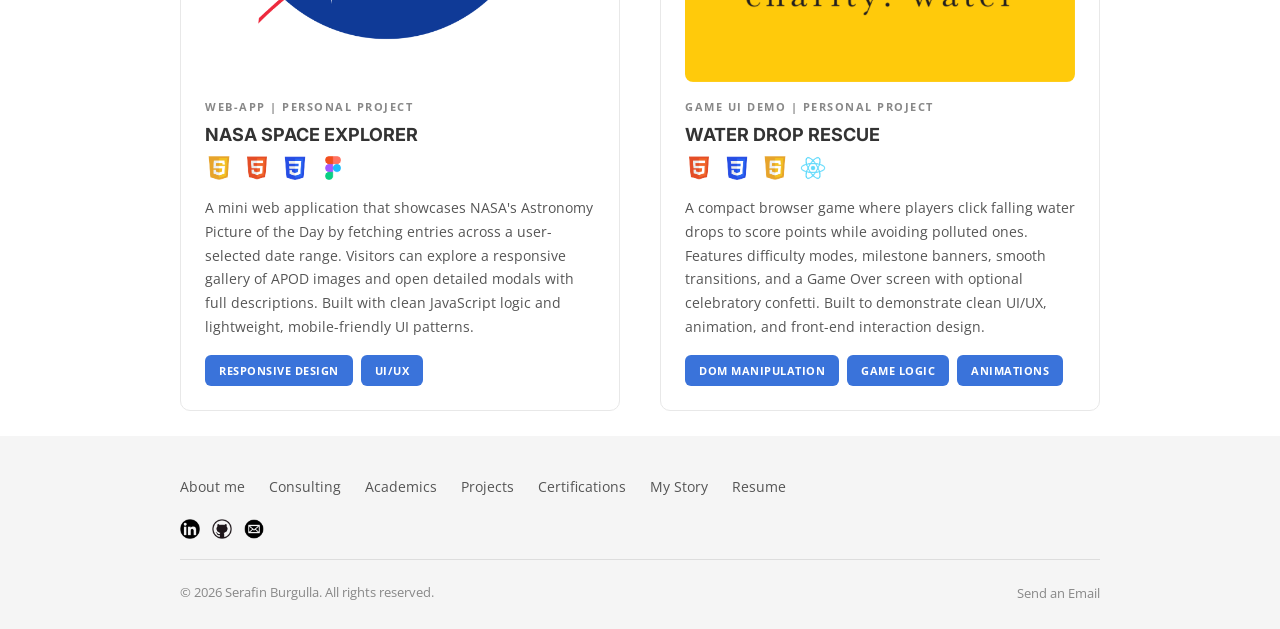
==== commit ccbb48e6: "MY STORY" ====
--- a/index.html
+++ b/index.html
@@ -33,7 +33,7 @@
             <li><a href="/my-story" class="nav-link">My Story</a></li>
             <li><div class="nav-divider"></div></li>
             <li><a href="https://www.linkedin.com/in/fin-burgulla/" target="_blank" rel="noopener" class="nav-link-accent">LinkedIn</a></li>
-            <li><a href="https://drive.google.com/file/d/17AjXtrQM2a8SF6VUd1GbB7Jk3_JBQjj5/view?usp=sharing" target="_blank" rel="noopener" class="nav-bar-button">Resume</a></li>
+            <li><a href="https://drive.google.com/file/d/1EtqZ0mDY5qcUZRnw-EAOu3vWR9_YyHQb/view?usp=sharing" target="_blank" rel="noopener" class="nav-bar-button">Resume</a></li>
           </ul>
         </nav>
         <button class="menu-button" onclick="document.getElementById('navMenu').classList.toggle('open')" aria-label="menu">
@@ -366,6 +366,7 @@
           <a href="#academics" class="footer-link-three">Academics</a>
           <a href="#featured" class="footer-link-three">Projects</a>
           <a href="#courses" class="footer-link-three">Certifications</a>
+          <a href="/my-story" class="footer-link-three">My Story</a>
           <a href="https://drive.google.com/file/d/1UYbgMhF7Dvbh-xdJFGMNio9Q14zuXpLN/view?usp=sharing" target="_blank" rel="noopener" class="footer-link-three">Resume</a>
         </div>
         <div class="footer-social-block-three">
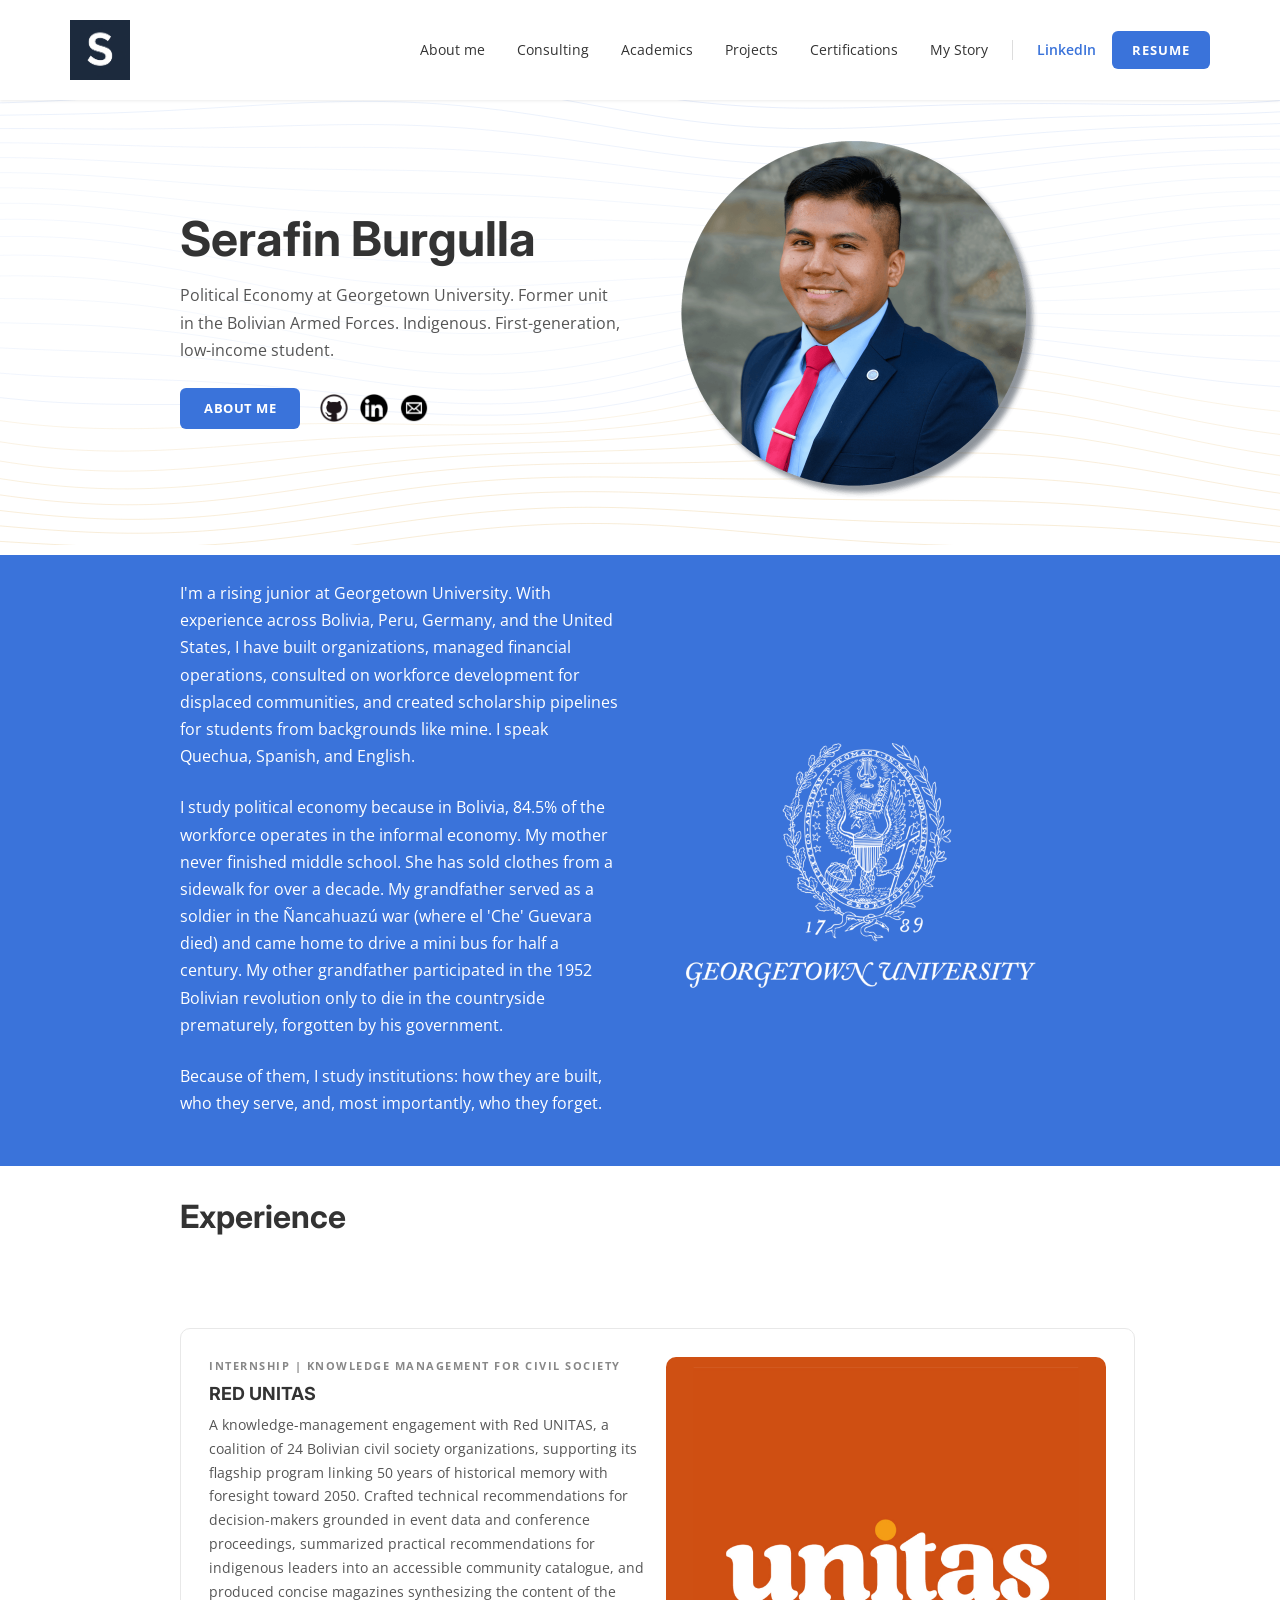
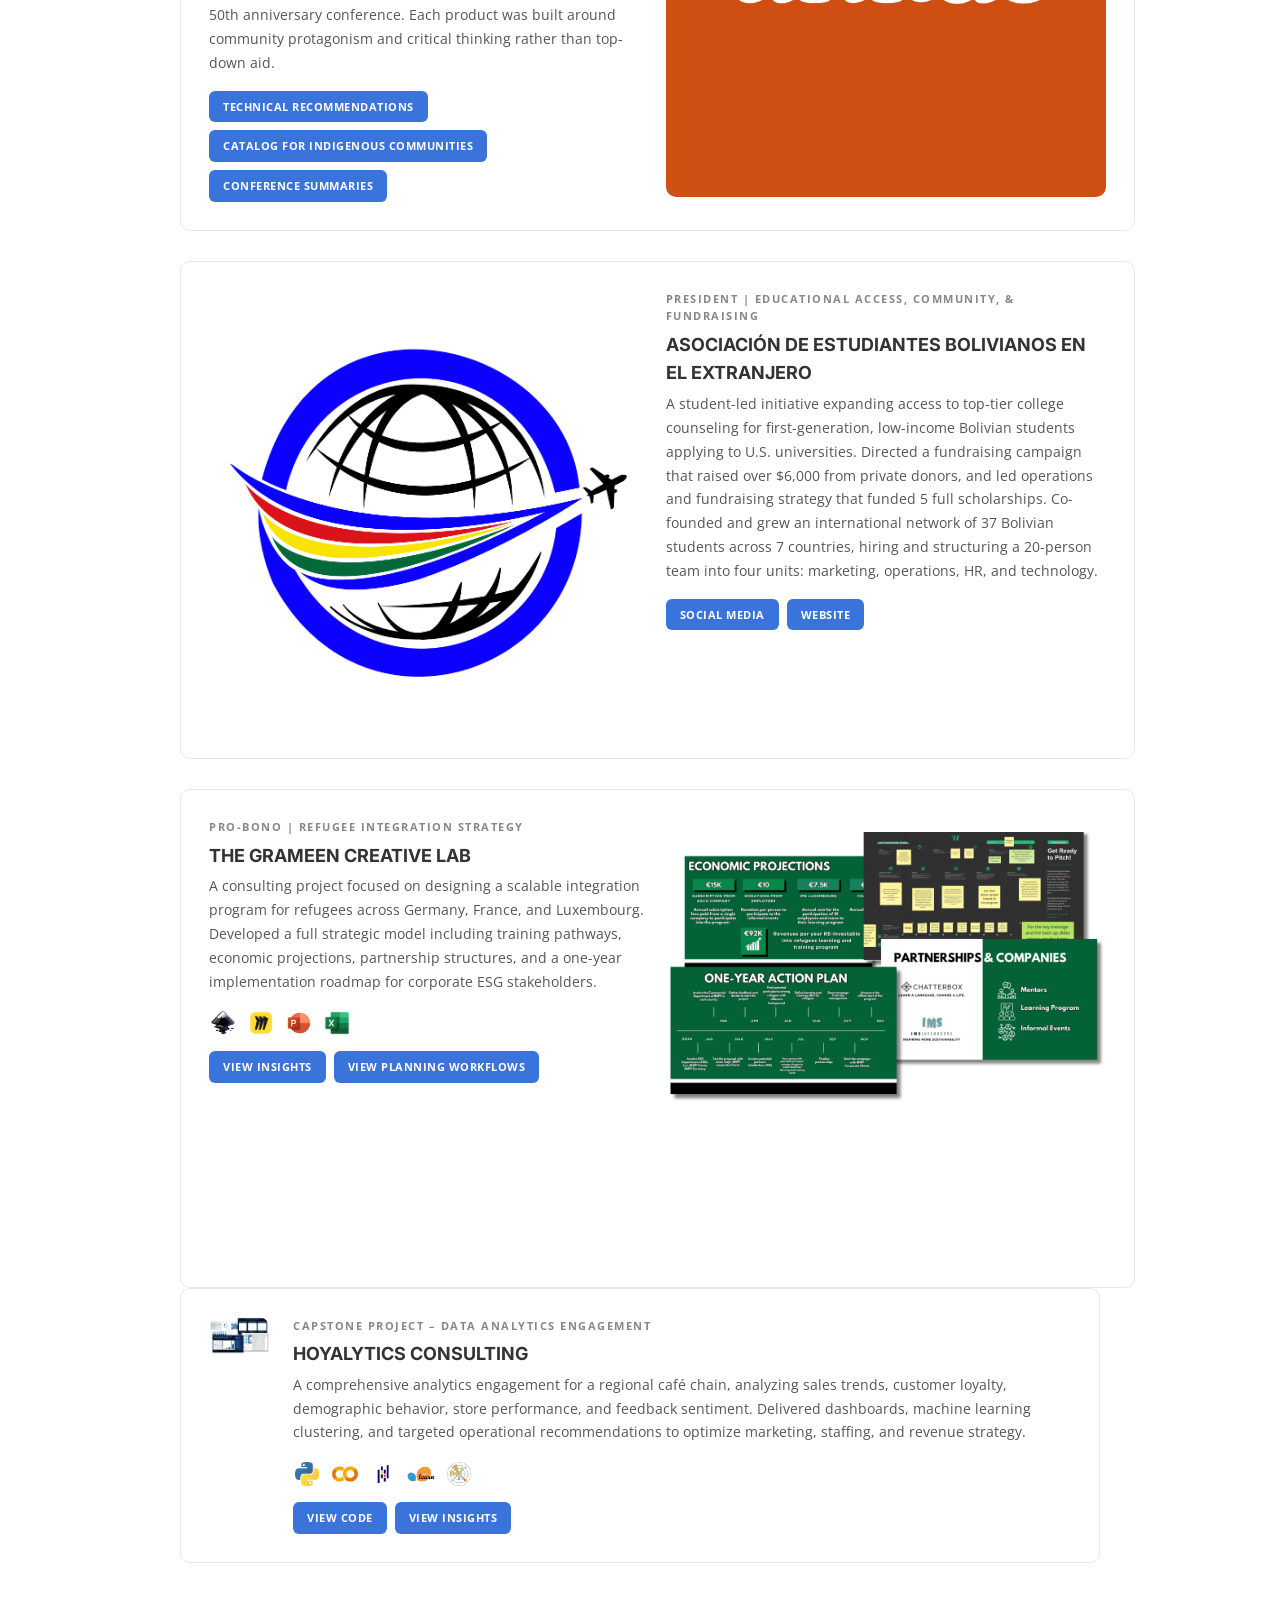
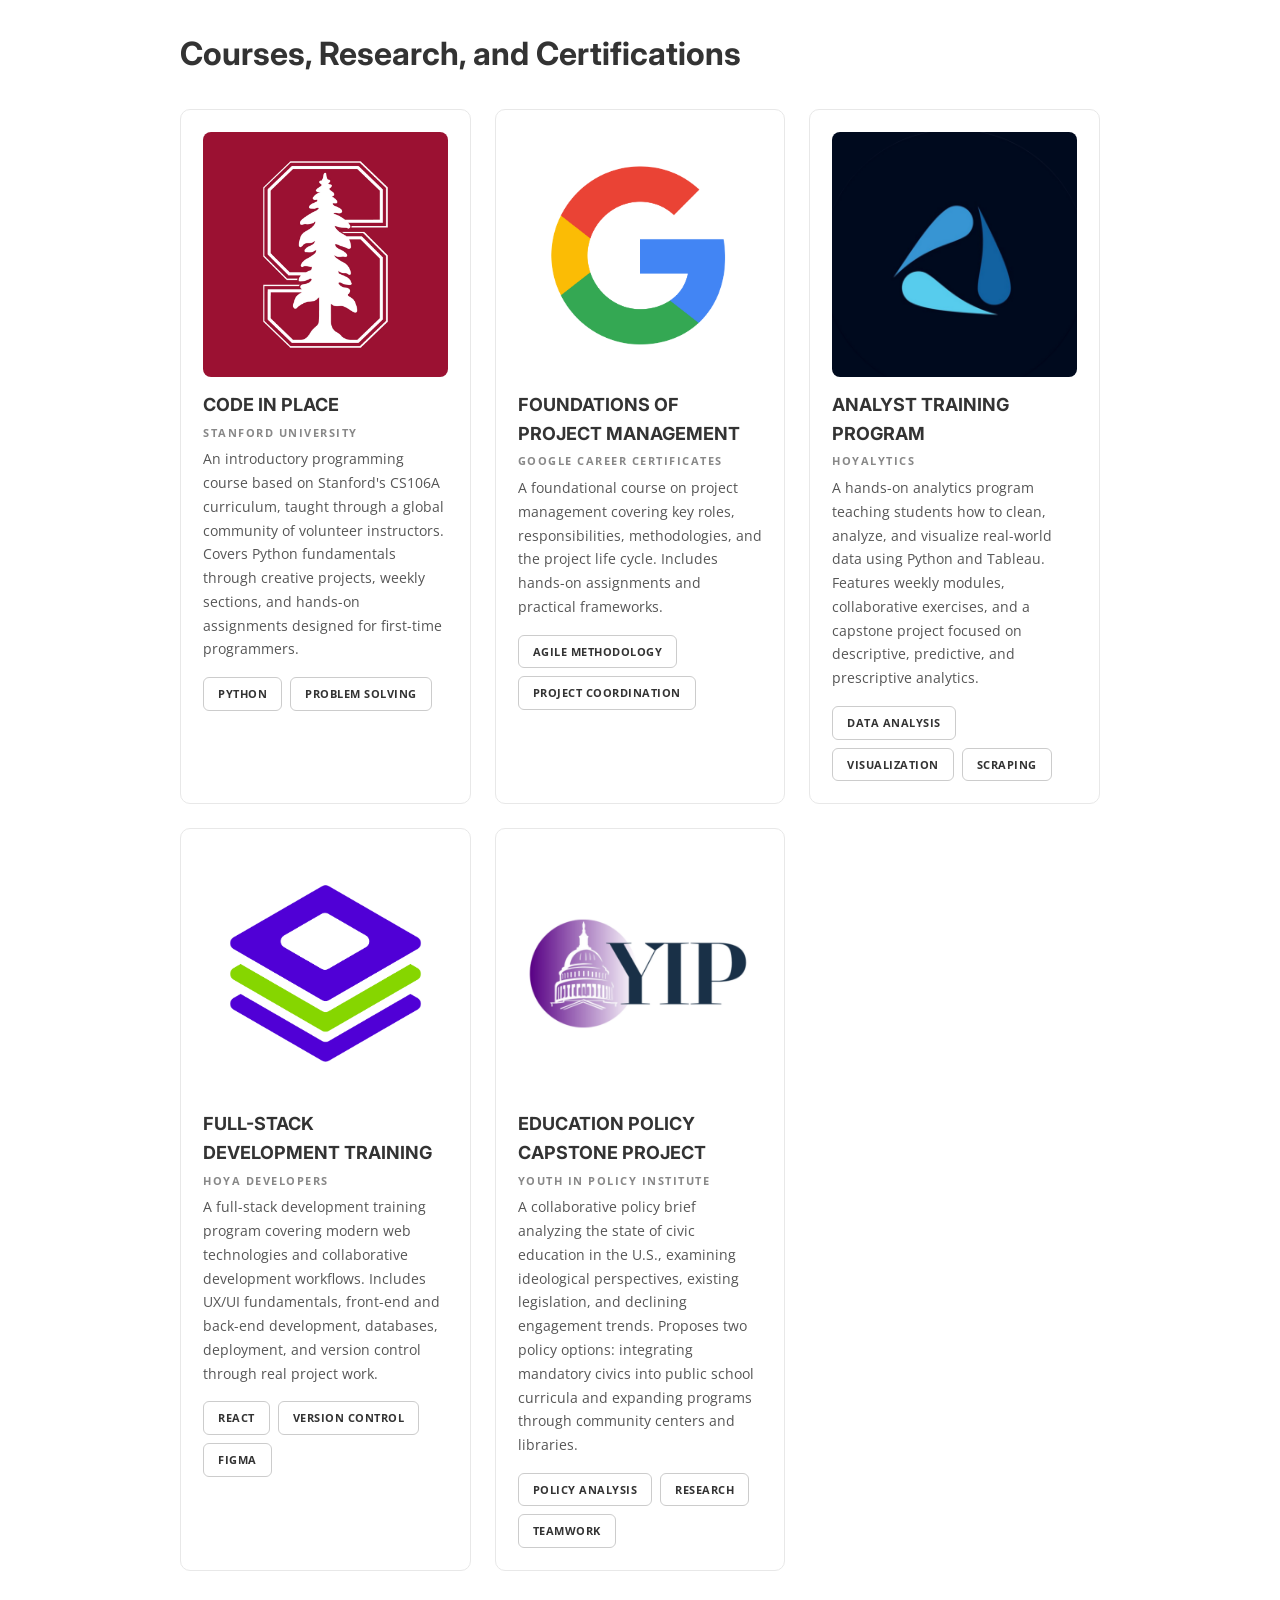
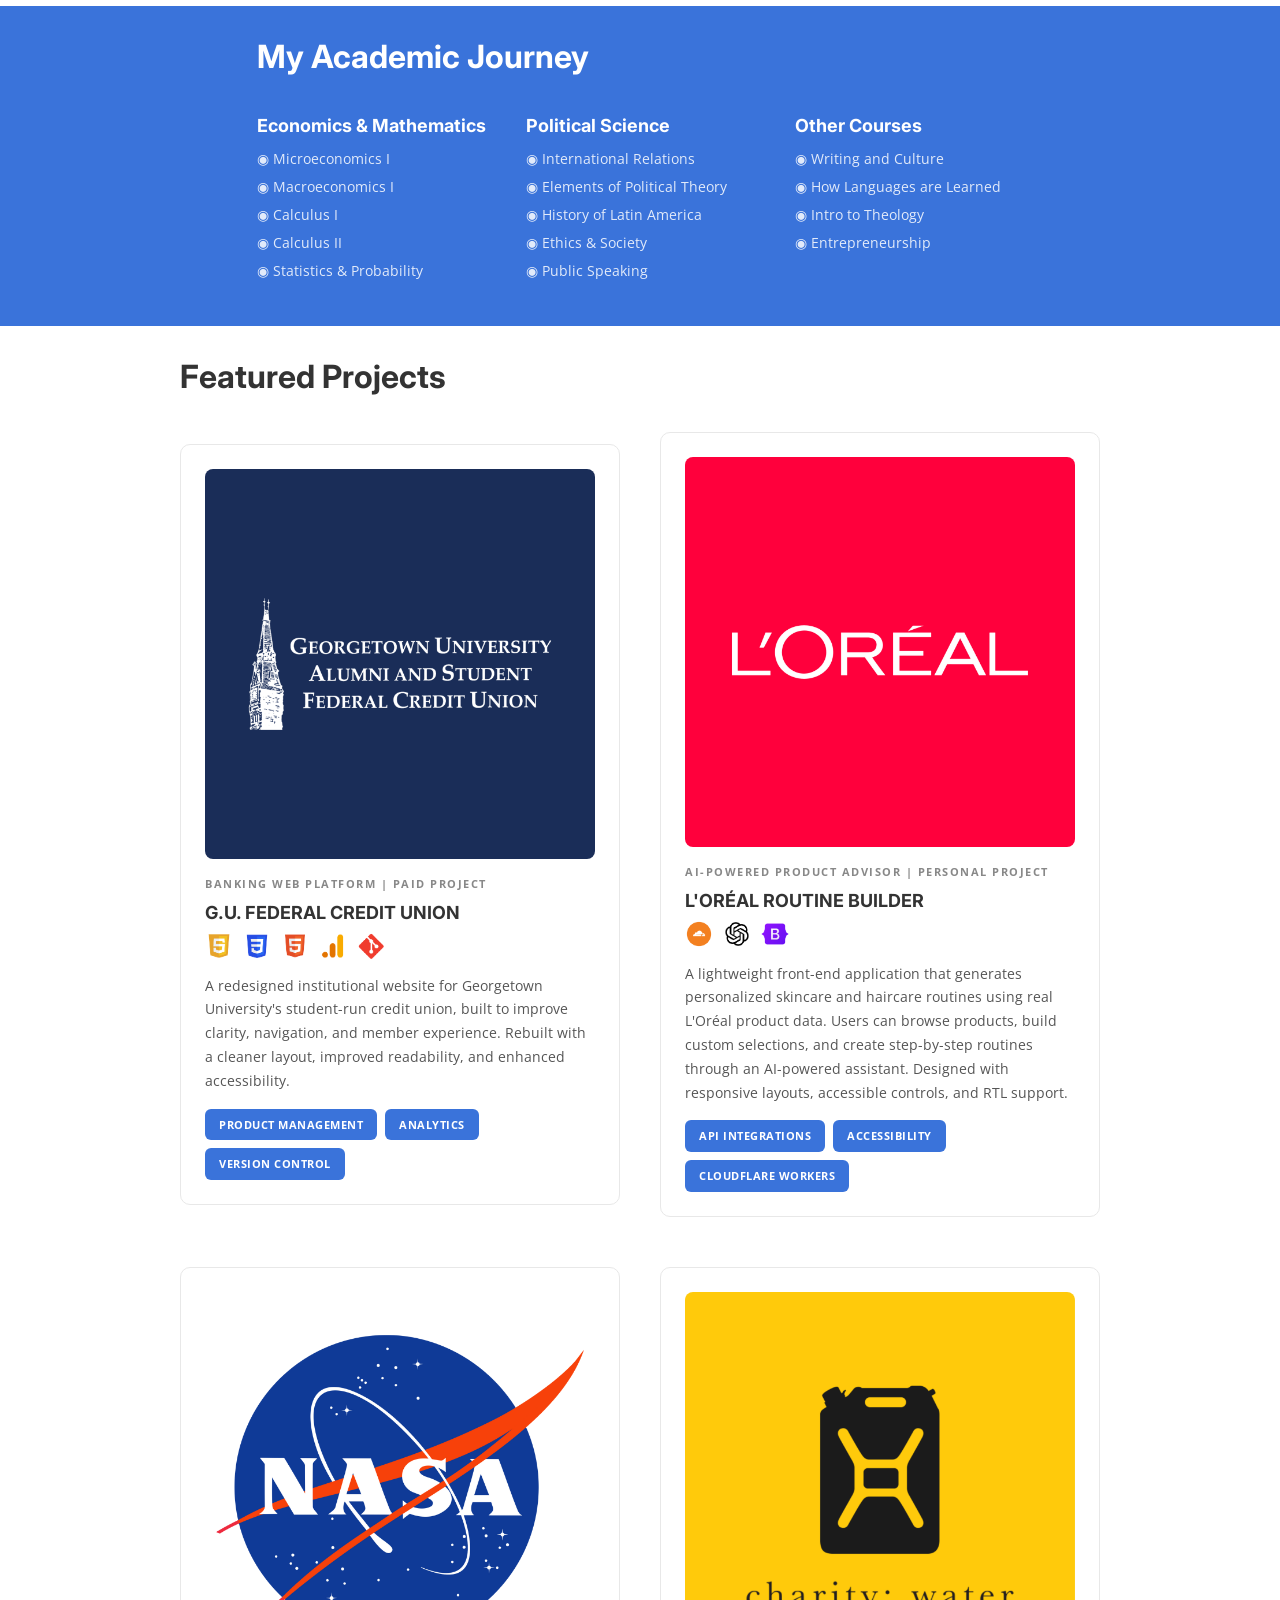
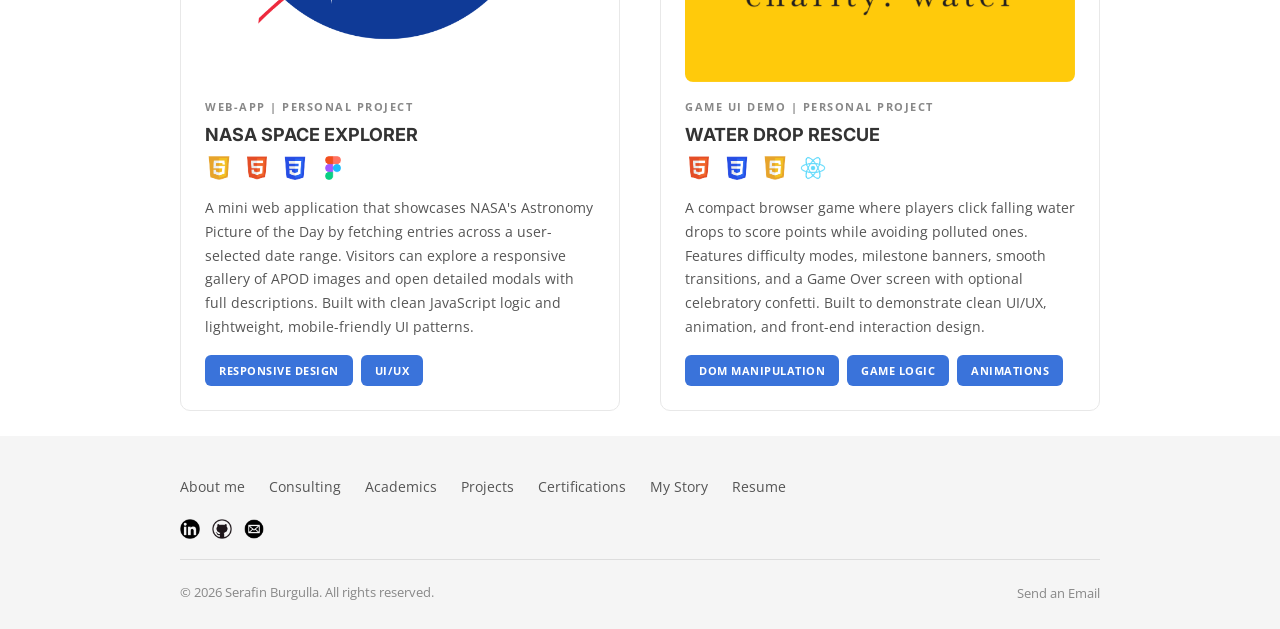
==== commit 8a2843ca: "BACKGROUND EFFECT" ====
--- a/index.html
+++ b/index.html
@@ -45,6 +45,7 @@
 
   <!-- ═══ HERO SECTION ═══ -->
   <section class="section hero-section">
+    <canvas id="heroCanvas" class="hero-canvas" aria-hidden="true"></canvas>
     <div class="w-container">
       <div class="div-two-section">
         <div class="div-text-animation-block animate-in">
@@ -385,5 +386,145 @@
     </div>
   </section>
 
+  <!-- ═══ HERO STRANDS BACKGROUND ═══ -->
+  <script>
+  (function () {
+    // Tune the effect here.
+    var CONFIG = {
+      rows: 32,              // strand rows at desktop width
+      rowsMobile: 14,        // strand rows at <=767px
+      speed: 0.6,            // horizontal drift speed
+      amp: 24,                // wave amplitude in px
+      samples: 120,           // points per strand (smoothness)
+      colorBlue: '58, 115, 218',   // site primary #3a73da, upper strands
+      colorGold: '217, 154, 43',   // muted gold #d99a2b, lower strands
+      splitPoint: 0.72,       // fraction of rows (0-1) where gold begins
+      minAlpha: 0.06,         // lowest strand opacity
+      maxAlpha: 0.18,         // highest strand opacity
+      lineWidthBlue: 0.85,
+      lineWidthGold: 1.0,
+      pointerStrength: 14000, // pointer push force
+      pointerFalloff: 2200    // pointer influence falloff
+    };
+
+    var hero = document.querySelector('.hero-section');
+    var canvas = document.getElementById('heroCanvas');
+    if (!hero || !canvas) return;
+    var ctx = canvas.getContext('2d');
+    if (!ctx) return;
+
+    var reduceMotion = matchMedia('(prefers-reduced-motion: reduce)').matches;
+    var mobileQuery = matchMedia('(max-width: 767px)');
+
+    var w = 0, h = 0;
+    var rafHandle = null;
+    var running = false;
+    var heroVisible = true;
+
+    var pointer = { x: 0, y: 0, active: false };
+
+    function currentRows() {
+      return mobileQuery.matches ? CONFIG.rowsMobile : CONFIG.rows;
+    }
+    function pointerEnabled() {
+      return !mobileQuery.matches;
+    }
+
+    function resize() {
+      var rect = hero.getBoundingClientRect();
+      var dpr = Math.min(window.devicePixelRatio || 1, 2);
+      w = rect.width;
+      h = rect.height;
+      canvas.width = Math.round(w * dpr);
+      canvas.height = Math.round(h * dpr);
+      ctx.setTransform(dpr, 0, 0, dpr, 0, 0);
+      drawFrame(0);
+    }
+
+    function drawFrame(t) {
+      if (!w || !h) return;
+      var rows = currentRows();
+      ctx.clearRect(0, 0, w, h);
+      for (var r = 0; r < rows; r++) {
+        var yBase = (r / (rows - 1)) * h;
+        var phase = r * 0.18 + t * CONFIG.speed;
+        var a = CONFIG.amp + Math.sin(r * 0.3 + t * 0.4) * (CONFIG.amp * 0.3);
+        var isGold = r / (rows - 1) > CONFIG.splitPoint;
+        var alpha = CONFIG.minAlpha + Math.pow(Math.sin(t * 0.4 + r * 0.21) * 0.5 + 0.5, 1.4) * (CONFIG.maxAlpha - CONFIG.minAlpha);
+        ctx.strokeStyle = isGold
+          ? 'rgba(' + CONFIG.colorGold + ', ' + alpha + ')'
+          : 'rgba(' + CONFIG.colorBlue + ', ' + alpha + ')';
+        ctx.lineWidth = isGold ? CONFIG.lineWidthGold : CONFIG.lineWidthBlue;
+        ctx.beginPath();
+        for (var i = 0; i <= CONFIG.samples; i++) {
+          var u = i / CONFIG.samples;
+          var x = u * w;
+          var y = yBase + Math.sin(u * 6 + phase) * a + Math.sin(u * 13 - phase * 1.7) * (a * 0.35);
+          if (pointer.active && pointerEnabled()) {
+            var dx = x - pointer.x, dy = yBase - pointer.y;
+            y -= dy * (CONFIG.pointerStrength / (dx * dx + dy * dy + CONFIG.pointerFalloff)) * 0.001;
+          }
+          i ? ctx.lineTo(x, y) : ctx.moveTo(x, y);
+        }
+        ctx.stroke();
+      }
+    }
+
+    function tick(ts) {
+      drawFrame(ts / 1000);
+      rafHandle = requestAnimationFrame(tick);
+    }
+
+    function start() {
+      if (running || reduceMotion) return;
+      running = true;
+      rafHandle = requestAnimationFrame(tick);
+    }
+
+    function stop() {
+      running = false;
+      if (rafHandle !== null) {
+        cancelAnimationFrame(rafHandle);
+        rafHandle = null;
+      }
+    }
+
+    function syncRunning() {
+      if (reduceMotion) return;
+      if (heroVisible && !document.hidden) start();
+      else stop();
+    }
+
+    var resizeObserver = new ResizeObserver(resize);
+    resizeObserver.observe(hero);
+    resize();
+
+    hero.addEventListener('pointermove', function (e) {
+      if (!pointerEnabled()) return;
+      var rect = hero.getBoundingClientRect();
+      pointer.x = e.clientX - rect.left;
+      pointer.y = e.clientY - rect.top;
+      pointer.active = true;
+    });
+    hero.addEventListener('pointerleave', function () {
+      pointer.active = false;
+    });
+
+    var intersectionObserver = new IntersectionObserver(function (entries) {
+      heroVisible = entries[0].isIntersecting;
+      syncRunning();
+    }, { threshold: 0 });
+    intersectionObserver.observe(hero);
+
+    document.addEventListener('visibilitychange', syncRunning);
+
+    if (reduceMotion) {
+      drawFrame(0);
+    } else {
+      syncRunning();
+    }
+  })();
+  </script>
+
 </body>
 </html>
--- a/style.css
+++ b/style.css
@@ -146,7 +146,24 @@
 /* ══════════════════════════════════════
    HERO
    ══════════════════════════════════════ */
-.hero-section { padding-top: 120px; }
+.hero-section {
+  padding-top: 120px;
+  position: relative;
+  overflow: hidden;
+}
+.hero-canvas {
+  position: absolute;
+  inset: 0;
+  width: 100%;
+  height: 100%;
+  display: block;
+  pointer-events: none;
+  z-index: 0;
+}
+.hero-section > .w-container {
+  position: relative;
+  z-index: 1;
+}
 .hero-section-header {
   font-family: 'Inter', sans-serif;
   font-size: 48px;
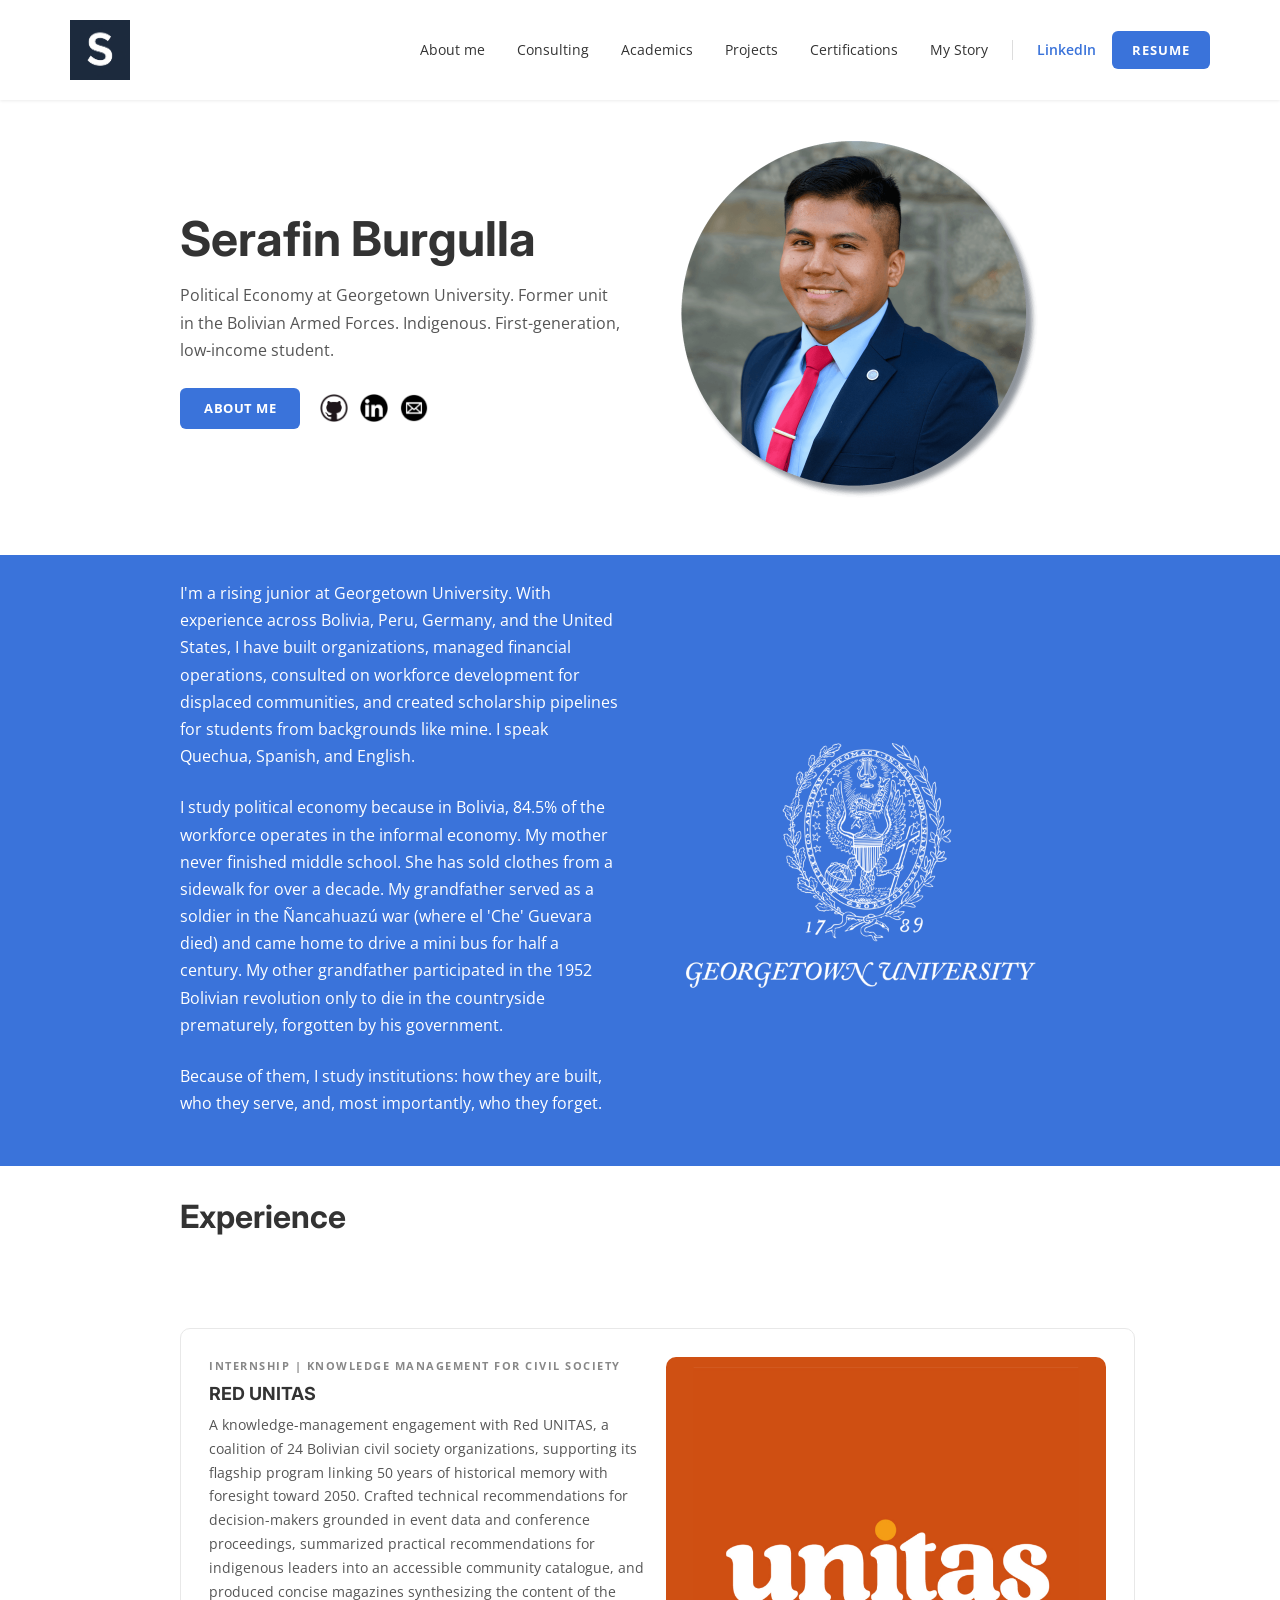
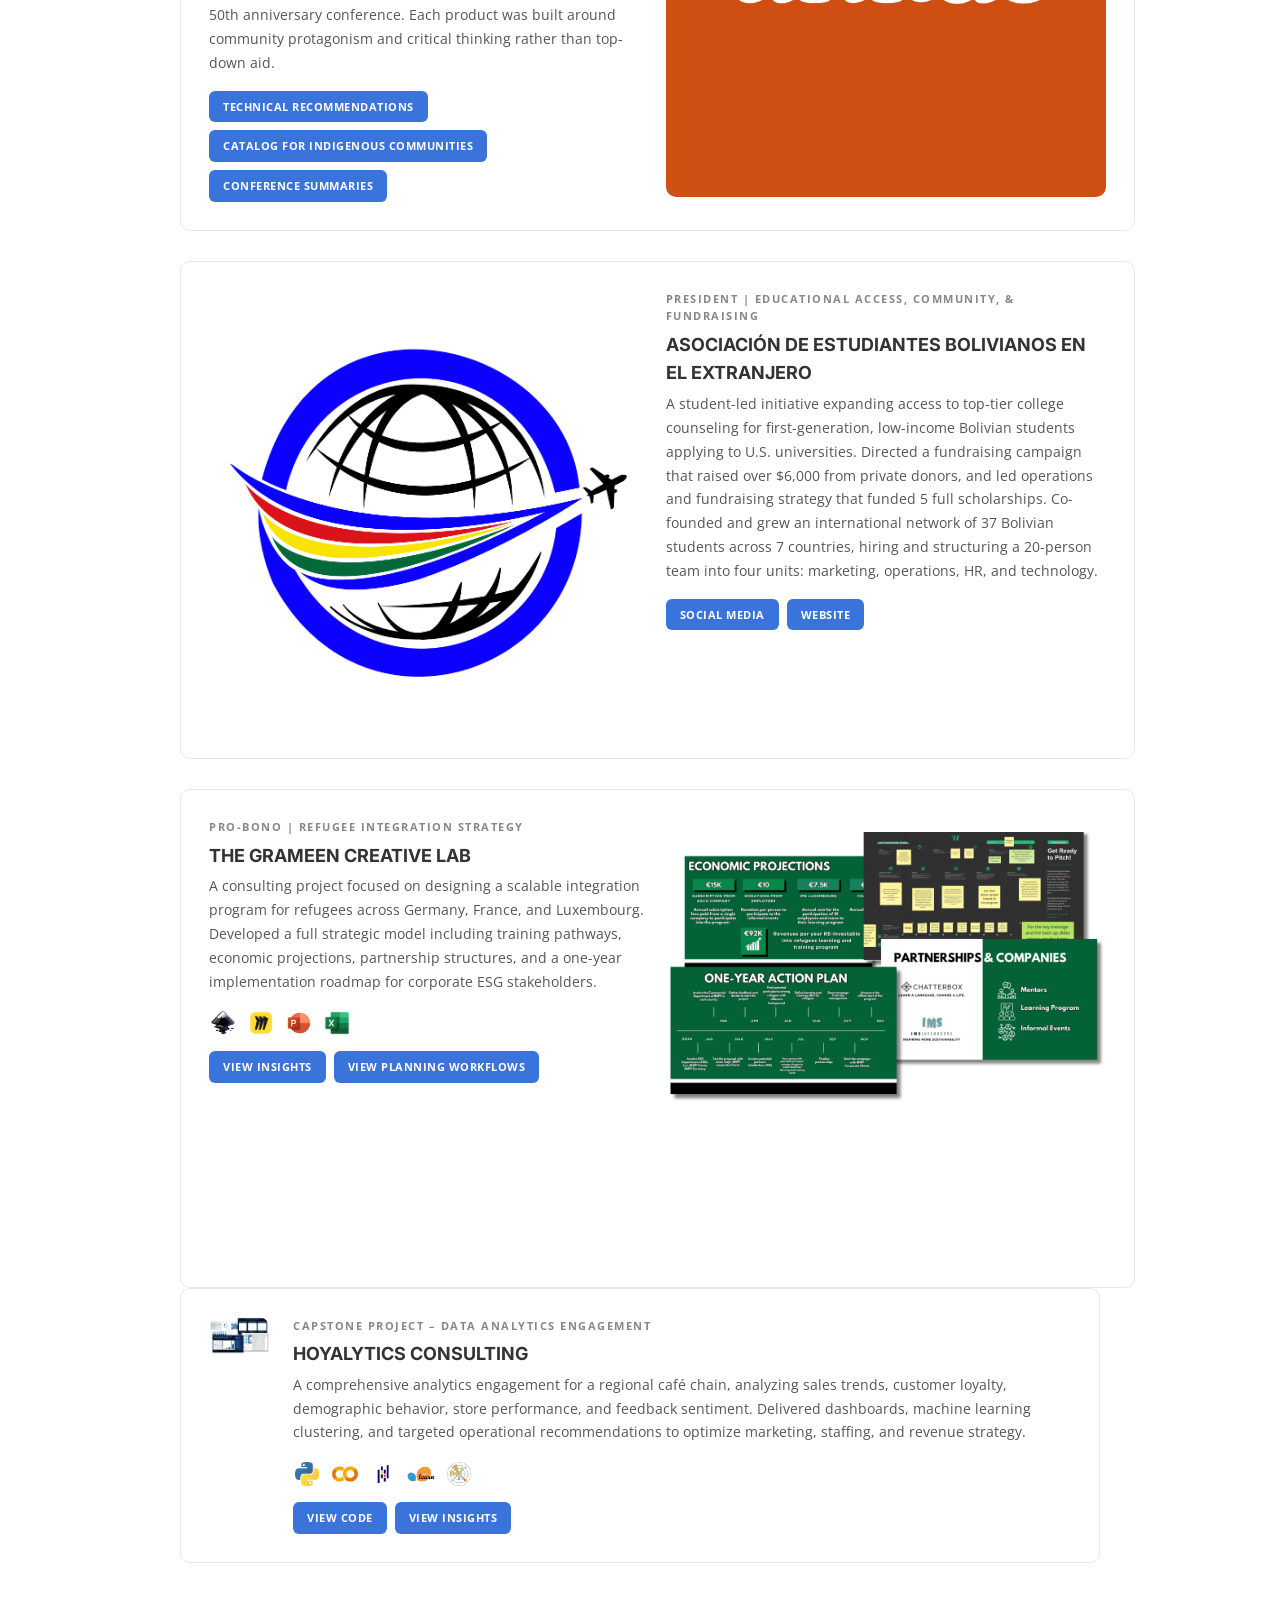
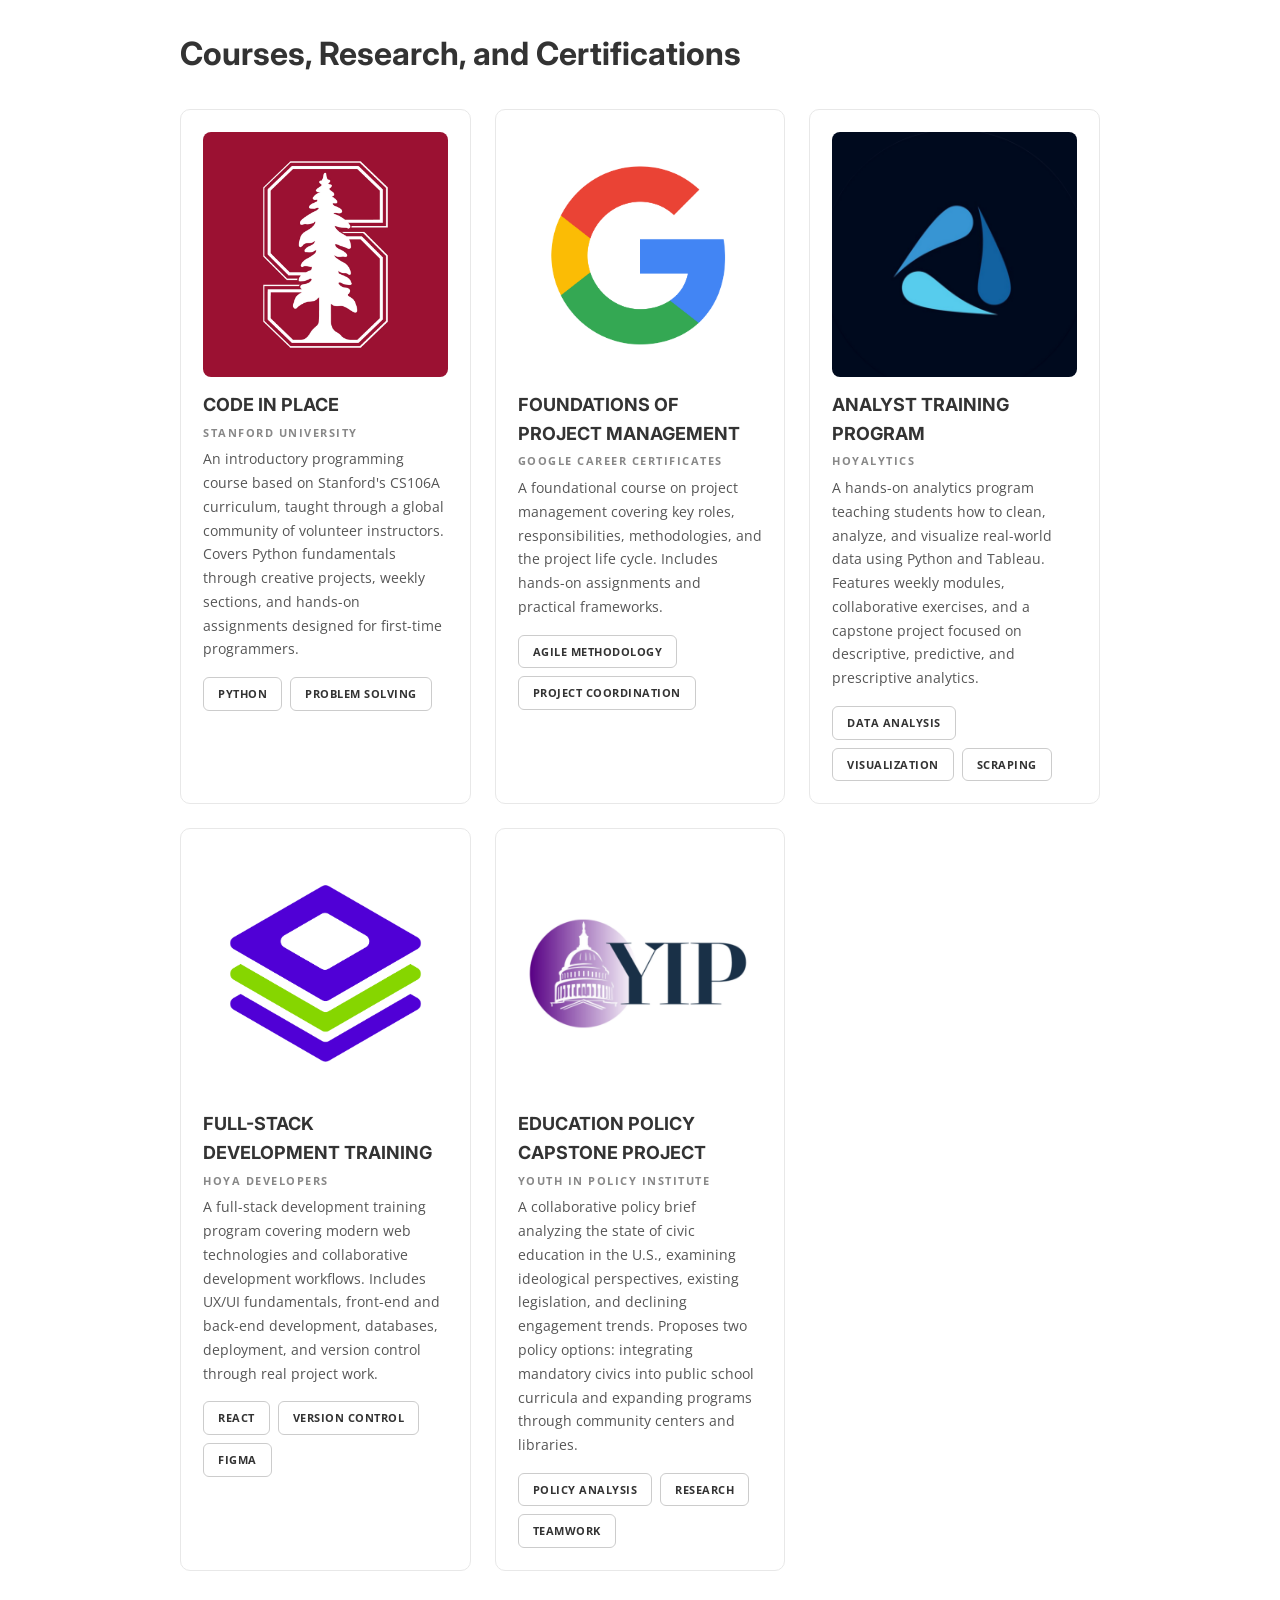
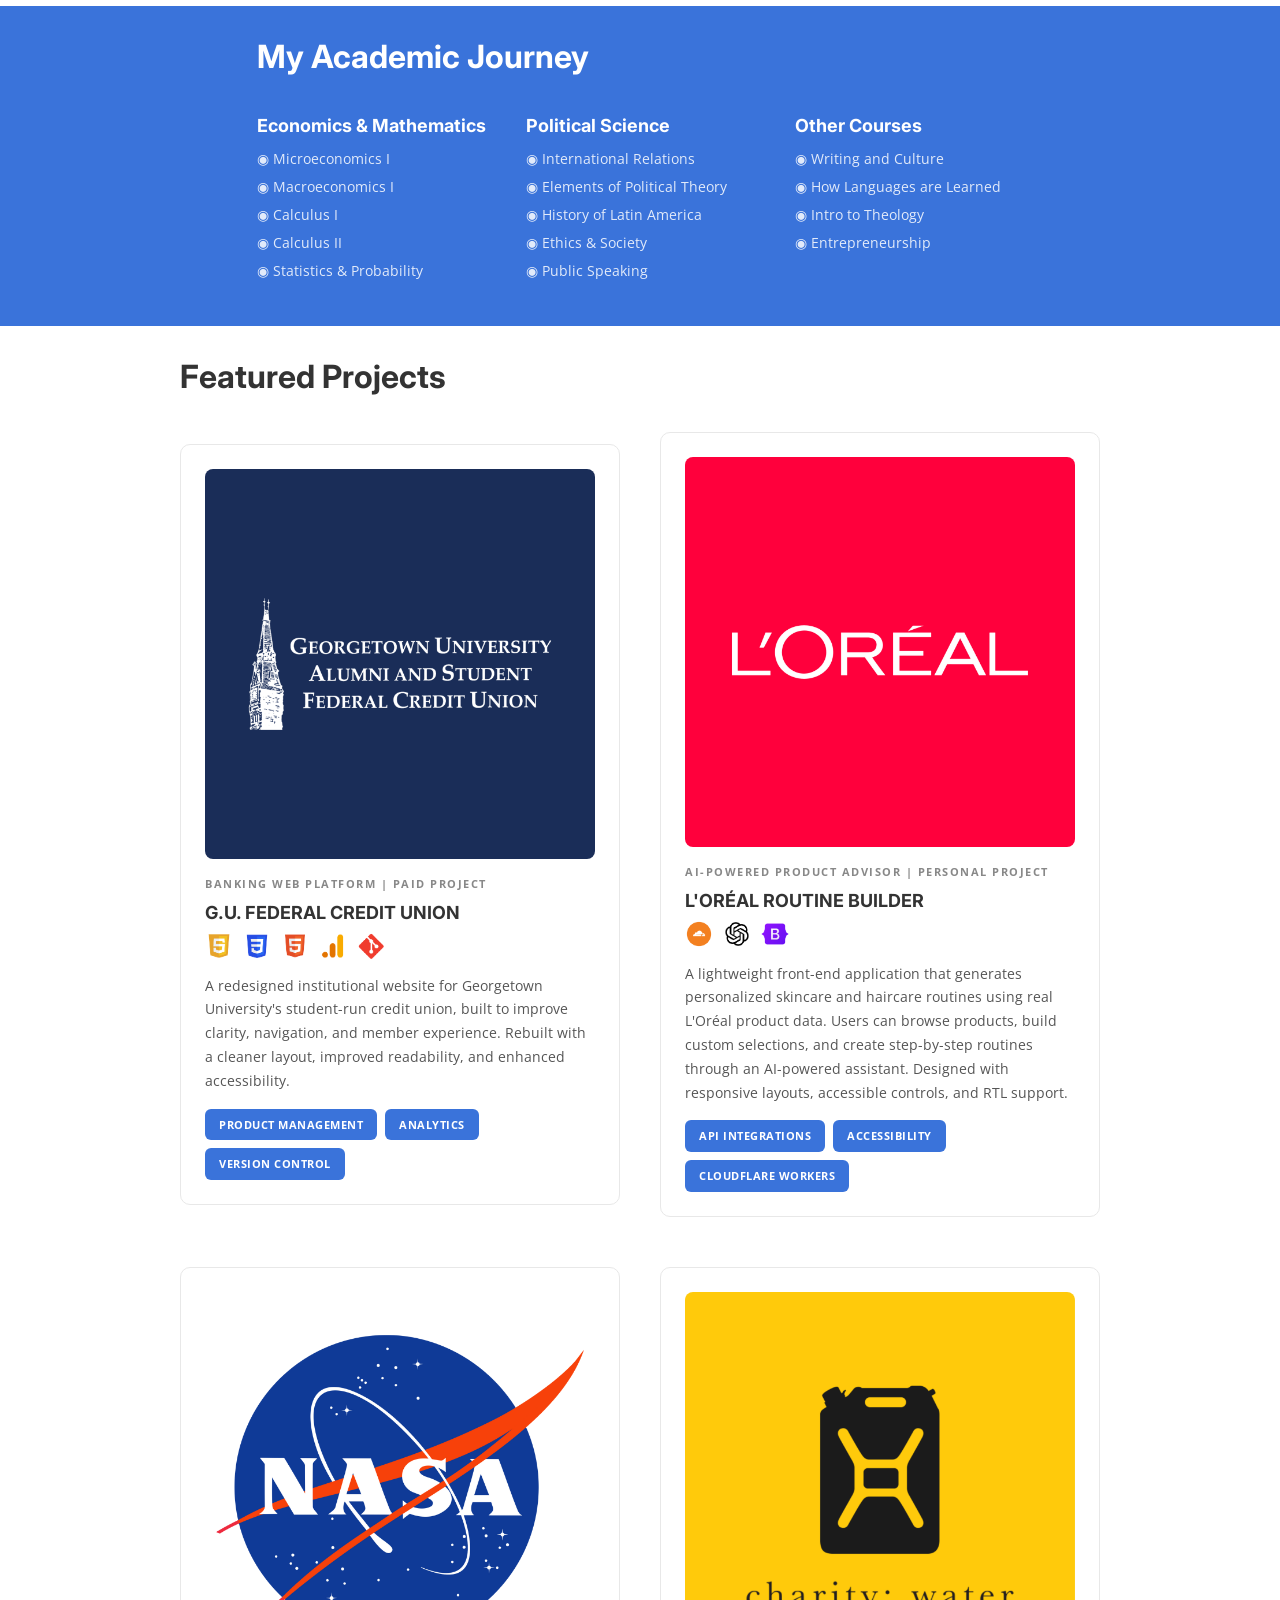
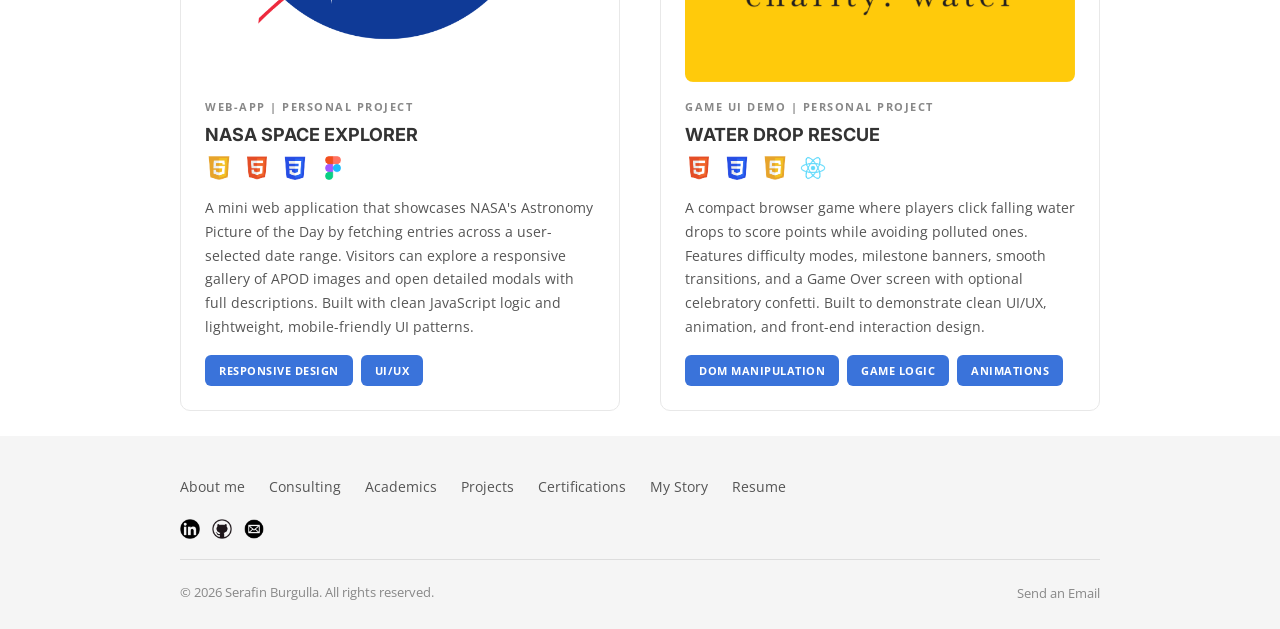
==== commit 410dad05: "Revert "BACKGROUND EFFECT" This reverts commit 8a2843ca7cc6ed38b5d65293100d5c9386b9c700." ====
--- a/index.html
+++ b/index.html
@@ -45,7 +45,6 @@
 
   <!-- ═══ HERO SECTION ═══ -->
   <section class="section hero-section">
-    <canvas id="heroCanvas" class="hero-canvas" aria-hidden="true"></canvas>
     <div class="w-container">
       <div class="div-two-section">
         <div class="div-text-animation-block animate-in">
@@ -386,145 +385,5 @@
     </div>
   </section>
 
-  <!-- ═══ HERO STRANDS BACKGROUND ═══ -->
-  <script>
-  (function () {
-    // Tune the effect here.
-    var CONFIG = {
-      rows: 32,              // strand rows at desktop width
-      rowsMobile: 14,        // strand rows at <=767px
-      speed: 0.6,            // horizontal drift speed
-      amp: 24,                // wave amplitude in px
-      samples: 120,           // points per strand (smoothness)
-      colorBlue: '58, 115, 218',   // site primary #3a73da, upper strands
-      colorGold: '217, 154, 43',   // muted gold #d99a2b, lower strands
-      splitPoint: 0.72,       // fraction of rows (0-1) where gold begins
-      minAlpha: 0.06,         // lowest strand opacity
-      maxAlpha: 0.18,         // highest strand opacity
-      lineWidthBlue: 0.85,
-      lineWidthGold: 1.0,
-      pointerStrength: 14000, // pointer push force
-      pointerFalloff: 2200    // pointer influence falloff
-    };
-
-    var hero = document.querySelector('.hero-section');
-    var canvas = document.getElementById('heroCanvas');
-    if (!hero || !canvas) return;
-    var ctx = canvas.getContext('2d');
-    if (!ctx) return;
-
-    var reduceMotion = matchMedia('(prefers-reduced-motion: reduce)').matches;
-    var mobileQuery = matchMedia('(max-width: 767px)');
-
-    var w = 0, h = 0;
-    var rafHandle = null;
-    var running = false;
-    var heroVisible = true;
-
-    var pointer = { x: 0, y: 0, active: false };
-
-    function currentRows() {
-      return mobileQuery.matches ? CONFIG.rowsMobile : CONFIG.rows;
-    }
-    function pointerEnabled() {
-      return !mobileQuery.matches;
-    }
-
-    function resize() {
-      var rect = hero.getBoundingClientRect();
-      var dpr = Math.min(window.devicePixelRatio || 1, 2);
-      w = rect.width;
-      h = rect.height;
-      canvas.width = Math.round(w * dpr);
-      canvas.height = Math.round(h * dpr);
-      ctx.setTransform(dpr, 0, 0, dpr, 0, 0);
-      drawFrame(0);
-    }
-
-    function drawFrame(t) {
-      if (!w || !h) return;
-      var rows = currentRows();
-      ctx.clearRect(0, 0, w, h);
-      for (var r = 0; r < rows; r++) {
-        var yBase = (r / (rows - 1)) * h;
-        var phase = r * 0.18 + t * CONFIG.speed;
-        var a = CONFIG.amp + Math.sin(r * 0.3 + t * 0.4) * (CONFIG.amp * 0.3);
-        var isGold = r / (rows - 1) > CONFIG.splitPoint;
-        var alpha = CONFIG.minAlpha + Math.pow(Math.sin(t * 0.4 + r * 0.21) * 0.5 + 0.5, 1.4) * (CONFIG.maxAlpha - CONFIG.minAlpha);
-        ctx.strokeStyle = isGold
-          ? 'rgba(' + CONFIG.colorGold + ', ' + alpha + ')'
-          : 'rgba(' + CONFIG.colorBlue + ', ' + alpha + ')';
-        ctx.lineWidth = isGold ? CONFIG.lineWidthGold : CONFIG.lineWidthBlue;
-        ctx.beginPath();
-        for (var i = 0; i <= CONFIG.samples; i++) {
-          var u = i / CONFIG.samples;
-          var x = u * w;
-          var y = yBase + Math.sin(u * 6 + phase) * a + Math.sin(u * 13 - phase * 1.7) * (a * 0.35);
-          if (pointer.active && pointerEnabled()) {
-            var dx = x - pointer.x, dy = yBase - pointer.y;
-            y -= dy * (CONFIG.pointerStrength / (dx * dx + dy * dy + CONFIG.pointerFalloff)) * 0.001;
-          }
-          i ? ctx.lineTo(x, y) : ctx.moveTo(x, y);
-        }
-        ctx.stroke();
-      }
-    }
-
-    function tick(ts) {
-      drawFrame(ts / 1000);
-      rafHandle = requestAnimationFrame(tick);
-    }
-
-    function start() {
-      if (running || reduceMotion) return;
-      running = true;
-      rafHandle = requestAnimationFrame(tick);
-    }
-
-    function stop() {
-      running = false;
-      if (rafHandle !== null) {
-        cancelAnimationFrame(rafHandle);
-        rafHandle = null;
-      }
-    }
-
-    function syncRunning() {
-      if (reduceMotion) return;
-      if (heroVisible && !document.hidden) start();
-      else stop();
-    }
-
-    var resizeObserver = new ResizeObserver(resize);
-    resizeObserver.observe(hero);
-    resize();
-
-    hero.addEventListener('pointermove', function (e) {
-      if (!pointerEnabled()) return;
-      var rect = hero.getBoundingClientRect();
-      pointer.x = e.clientX - rect.left;
-      pointer.y = e.clientY - rect.top;
-      pointer.active = true;
-    });
-    hero.addEventListener('pointerleave', function () {
-      pointer.active = false;
-    });
-
-    var intersectionObserver = new IntersectionObserver(function (entries) {
-      heroVisible = entries[0].isIntersecting;
-      syncRunning();
-    }, { threshold: 0 });
-    intersectionObserver.observe(hero);
-
-    document.addEventListener('visibilitychange', syncRunning);
-
-    if (reduceMotion) {
-      drawFrame(0);
-    } else {
-      syncRunning();
-    }
-  })();
-  </script>
-
 </body>
 </html>
--- a/style.css
+++ b/style.css
@@ -146,24 +146,7 @@
 /* ══════════════════════════════════════
    HERO
    ══════════════════════════════════════ */
-.hero-section {
-  padding-top: 120px;
-  position: relative;
-  overflow: hidden;
-}
-.hero-canvas {
-  position: absolute;
-  inset: 0;
-  width: 100%;
-  height: 100%;
-  display: block;
-  pointer-events: none;
-  z-index: 0;
-}
-.hero-section > .w-container {
-  position: relative;
-  z-index: 1;
-}
+.hero-section { padding-top: 120px; }
 .hero-section-header {
   font-family: 'Inter', sans-serif;
   font-size: 48px;
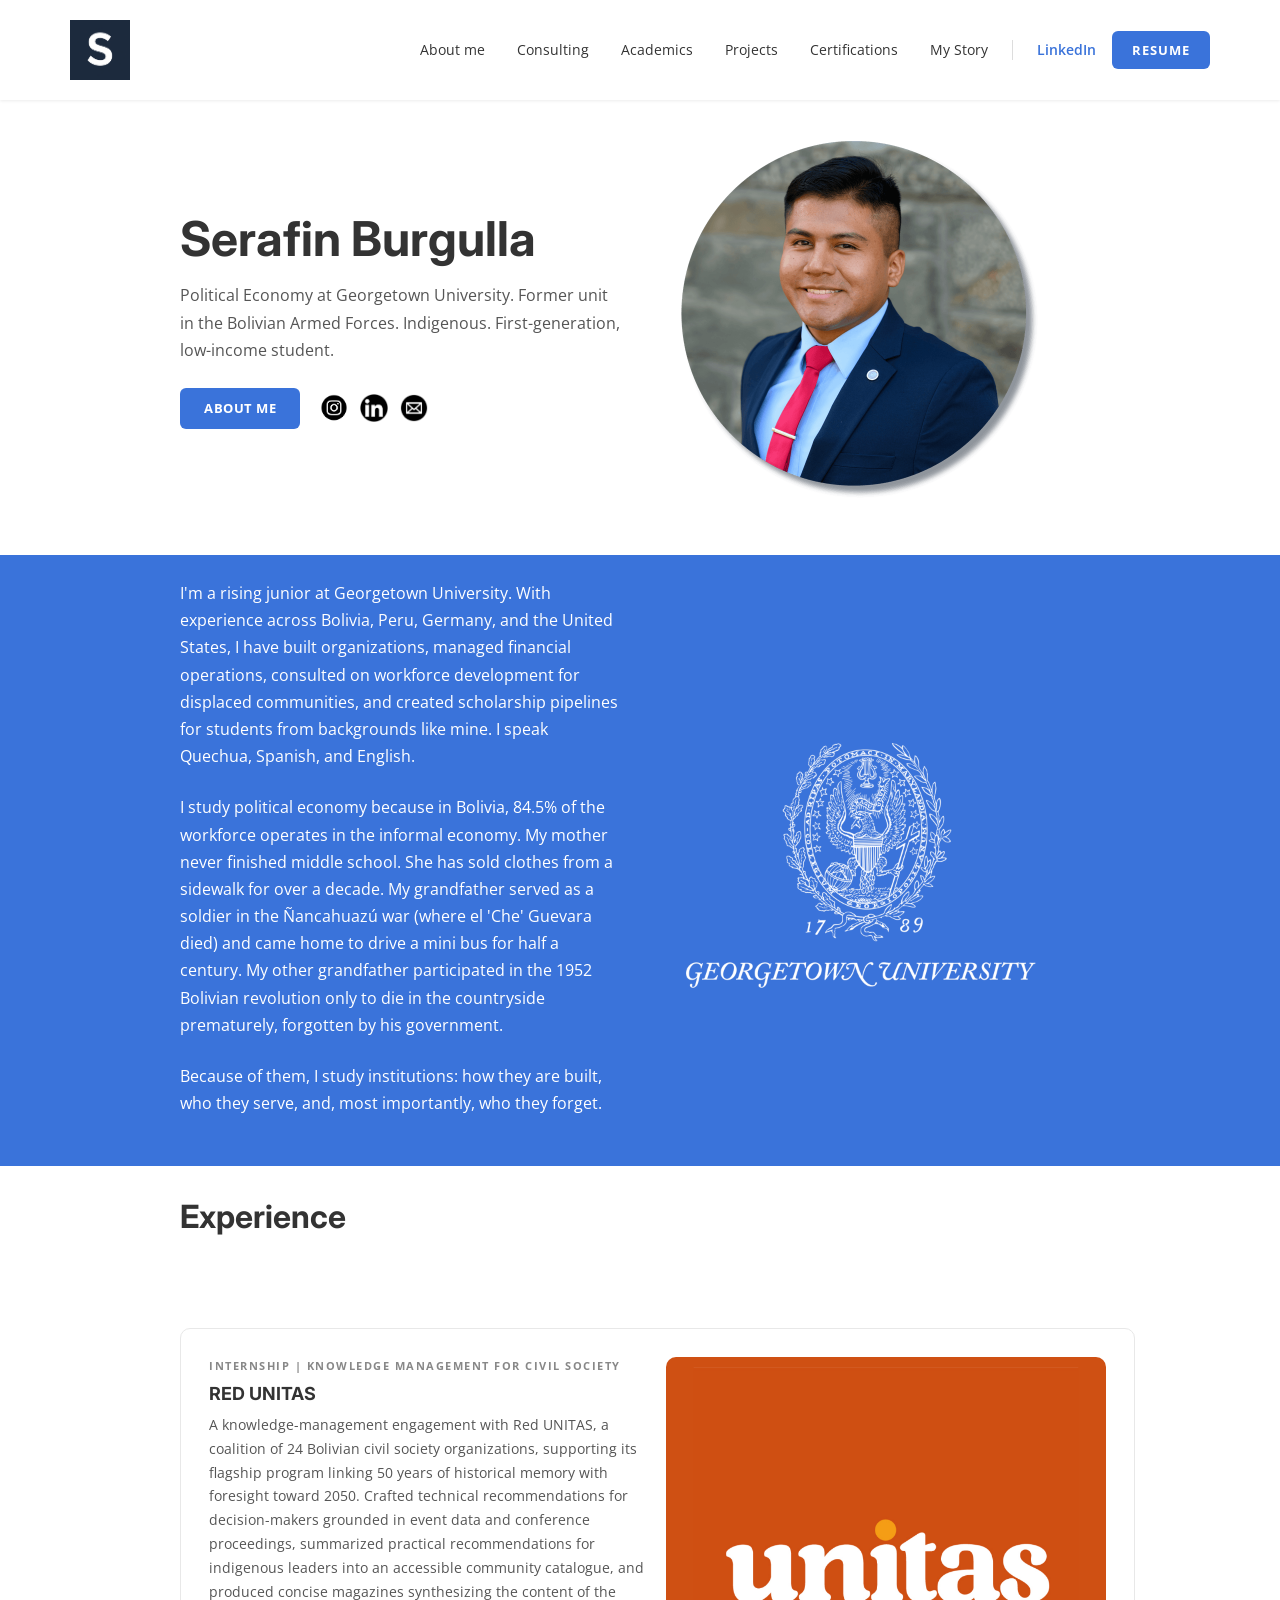
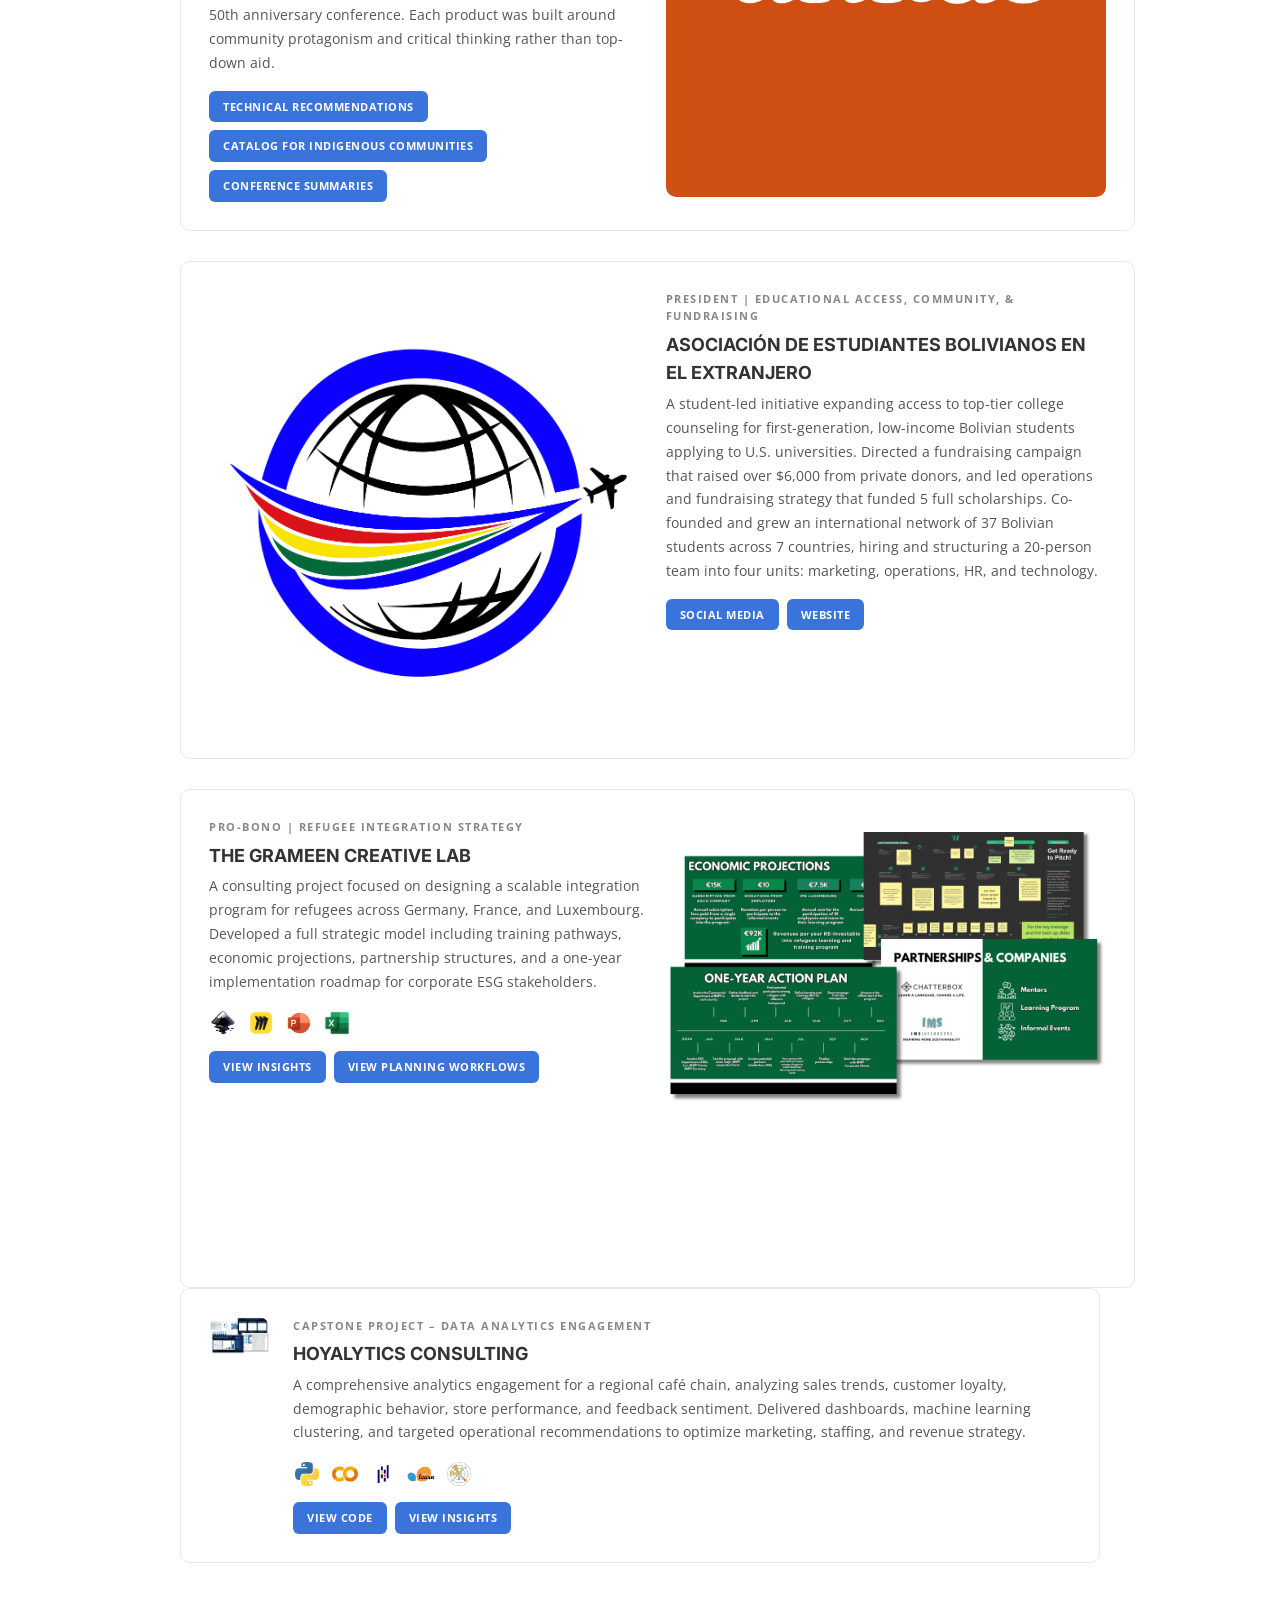
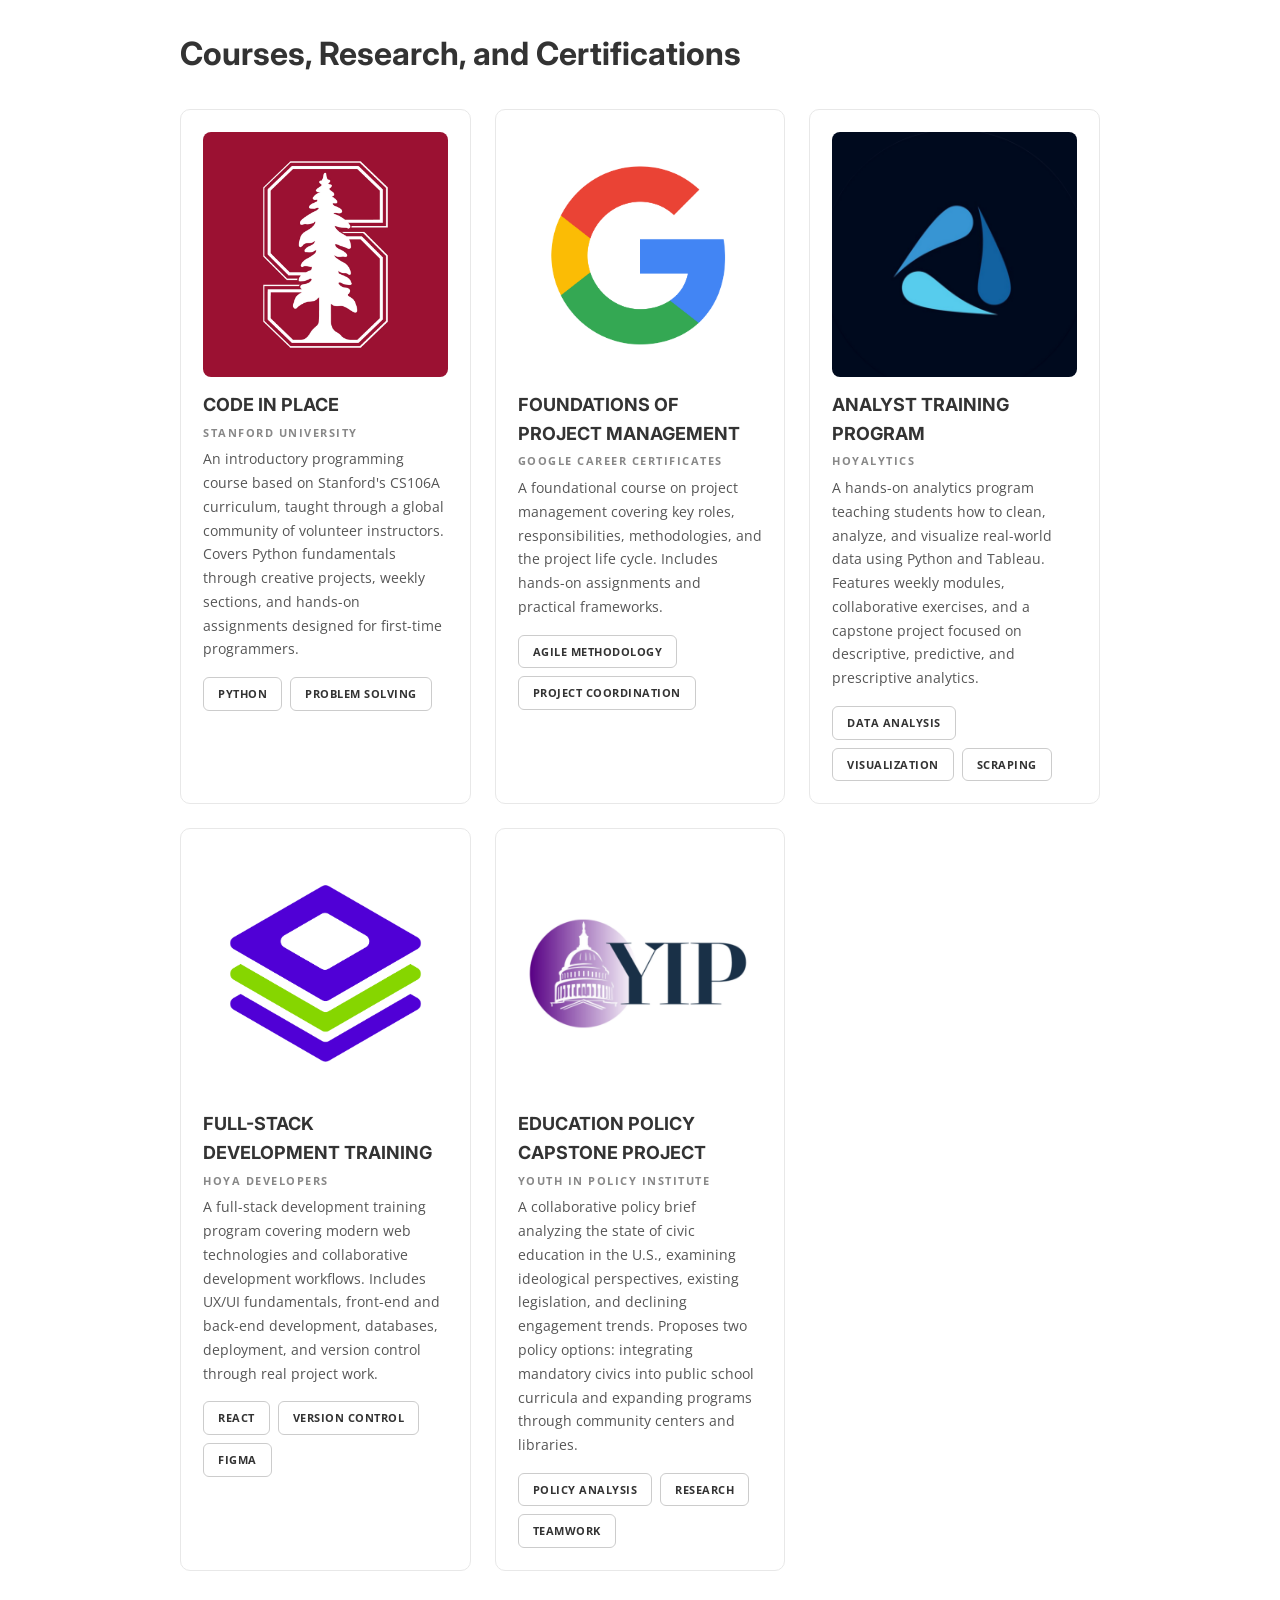
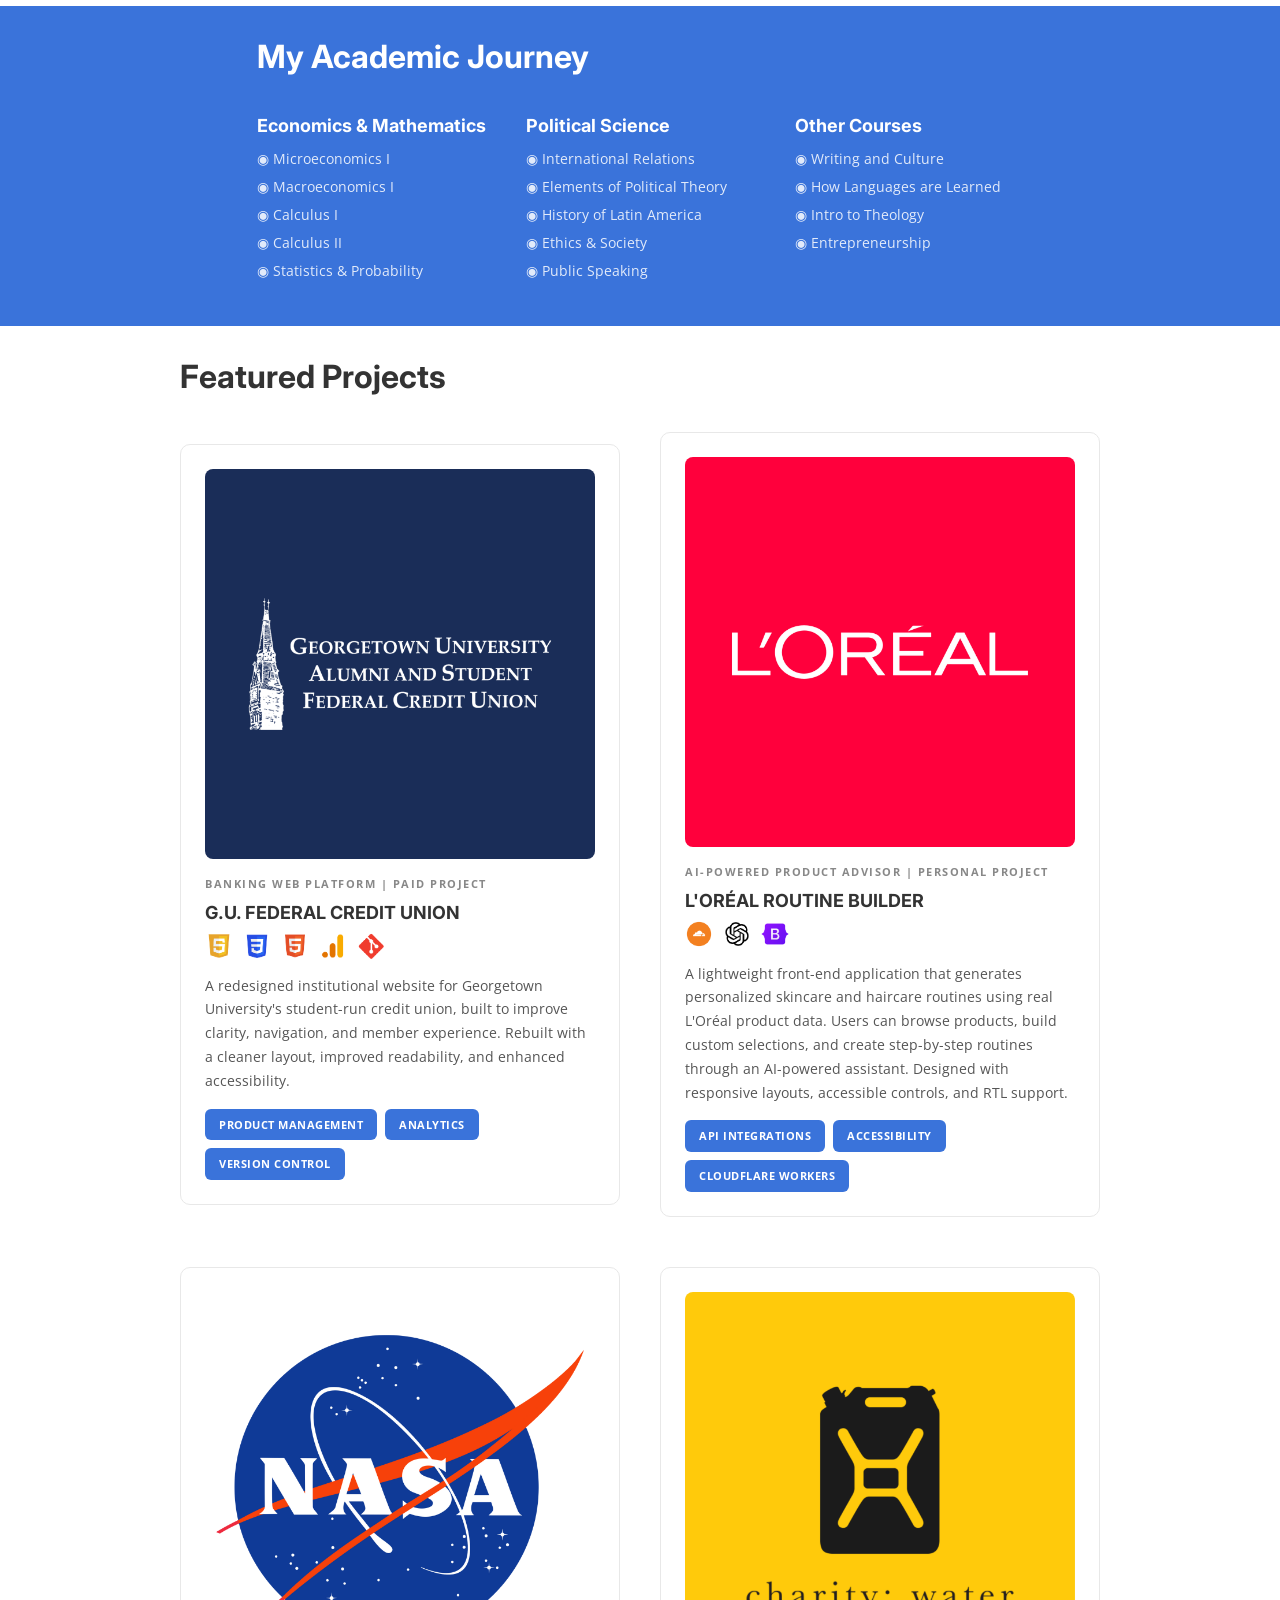
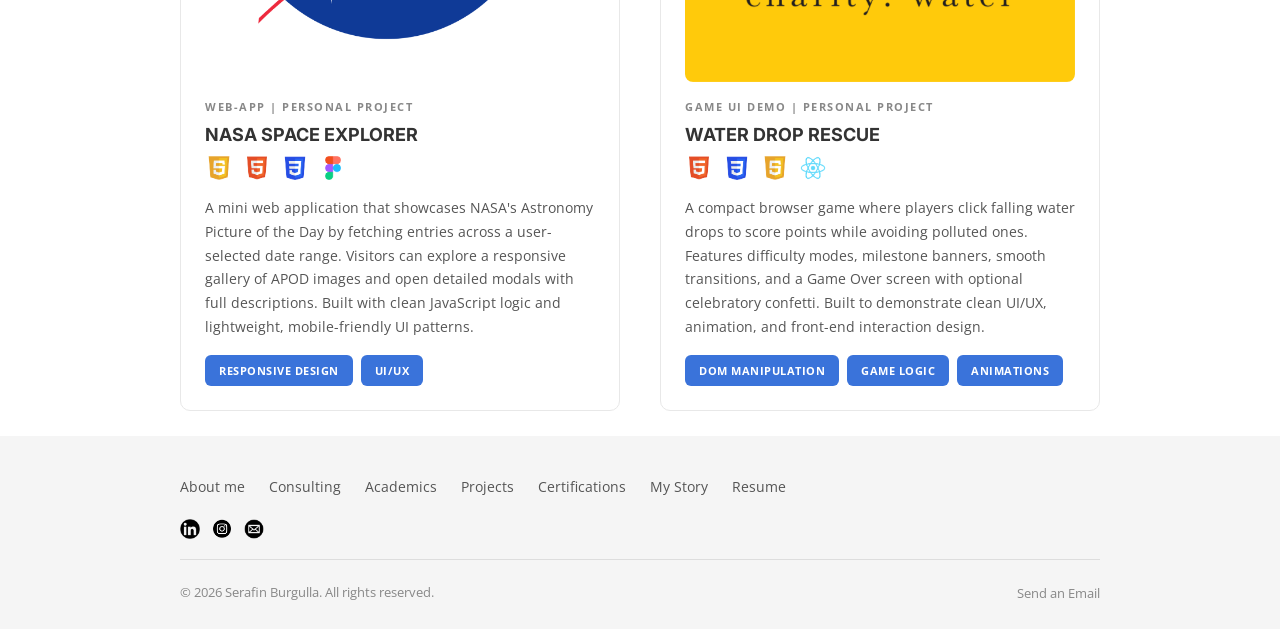
==== commit 68b14d40: "Replace GitHub links/icons with Instagram Co-Authored-By: Claude Sonnet 5 <noreply@anthropic.com>" ====
--- a/index.html
+++ b/index.html
@@ -53,7 +53,7 @@
           <div class="div-two-small">
             <div><a href="#about-me" class="button">About me</a></div>
             <div class="div-block">
-              <a href="https://github.com/fin-burgulla" target="_blank" rel="noopener"><img src="images/logo-github.png" loading="lazy" alt="GitHub" class="icons"></a>
+              <a href="https://www.instagram.com/serafin.lll" target="_blank" rel="noopener"><img src="images/logo-instagram.png" loading="lazy" alt="Instagram" class="icons"></a>
               <a href="https://www.linkedin.com/in/fin-burgulla/" target="_blank" rel="noopener"><img src="images/logo-linkedin.png" loading="lazy" alt="LinkedIn" class="icons"></a>
               <a href="mailto:serafin.burgulla1789@gmail.com"><img src="images/logo-mail.png" loading="lazy" alt="Email" class="icons"></a>
             </div>
@@ -371,7 +371,7 @@
         </div>
         <div class="footer-social-block-three">
           <a href="https://www.linkedin.com/in/fin-burgulla/" target="_blank" rel="noopener" class="footer-social-link-three"><img src="images/logo-linkedin.png" loading="lazy" width="20" alt="LinkedIn"></a>
-          <a href="https://github.com/fin-burgulla" target="_blank" rel="noopener" class="footer-social-link-three"><img src="images/logo-github.png" loading="lazy" width="20" alt="GitHub"></a>
+          <a href="https://www.instagram.com/serafin.lll" target="_blank" rel="noopener" class="footer-social-link-three"><img src="images/logo-instagram.png" loading="lazy" width="20" alt="Instagram"></a>
           <a href="mailto:serafin.burgulla1789@gmail.com" class="footer-social-link-three"><img src="images/logo-mail.png" loading="lazy" width="20" alt="Email"></a>
         </div>
       </div>
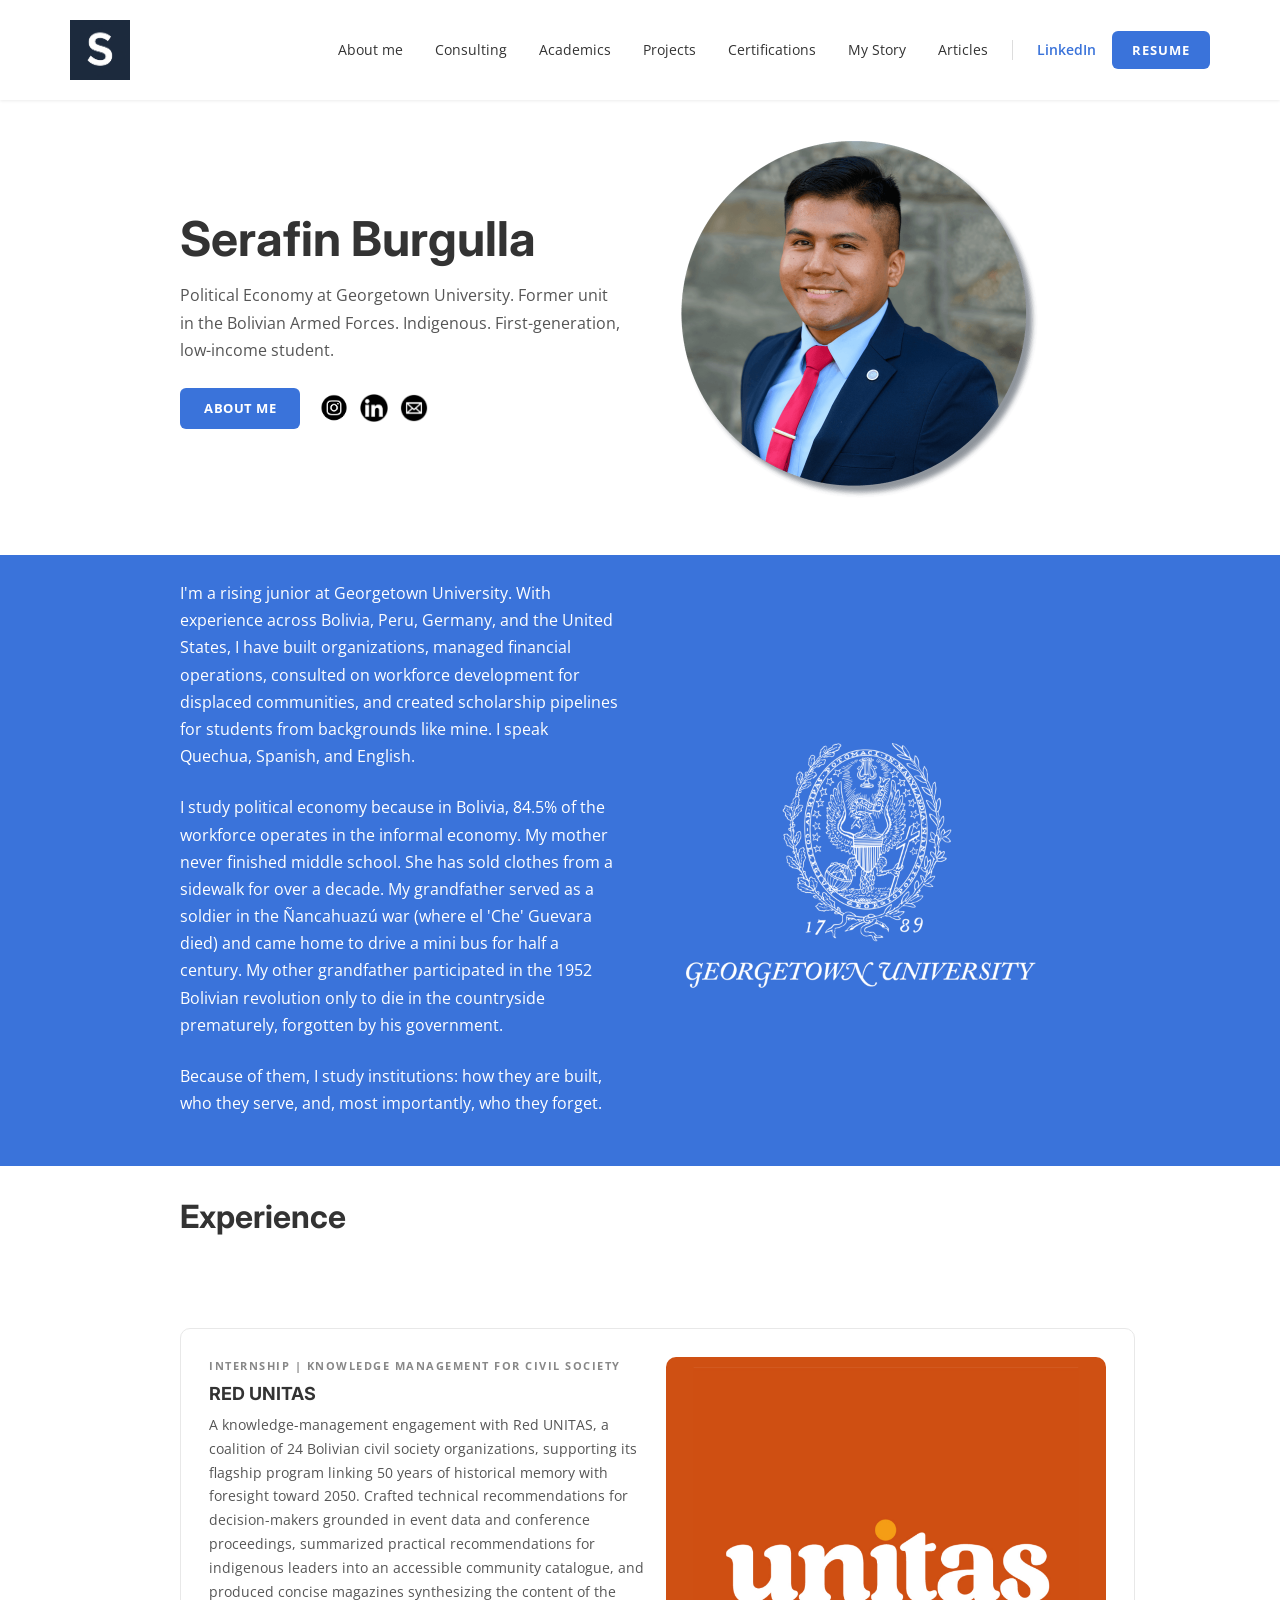
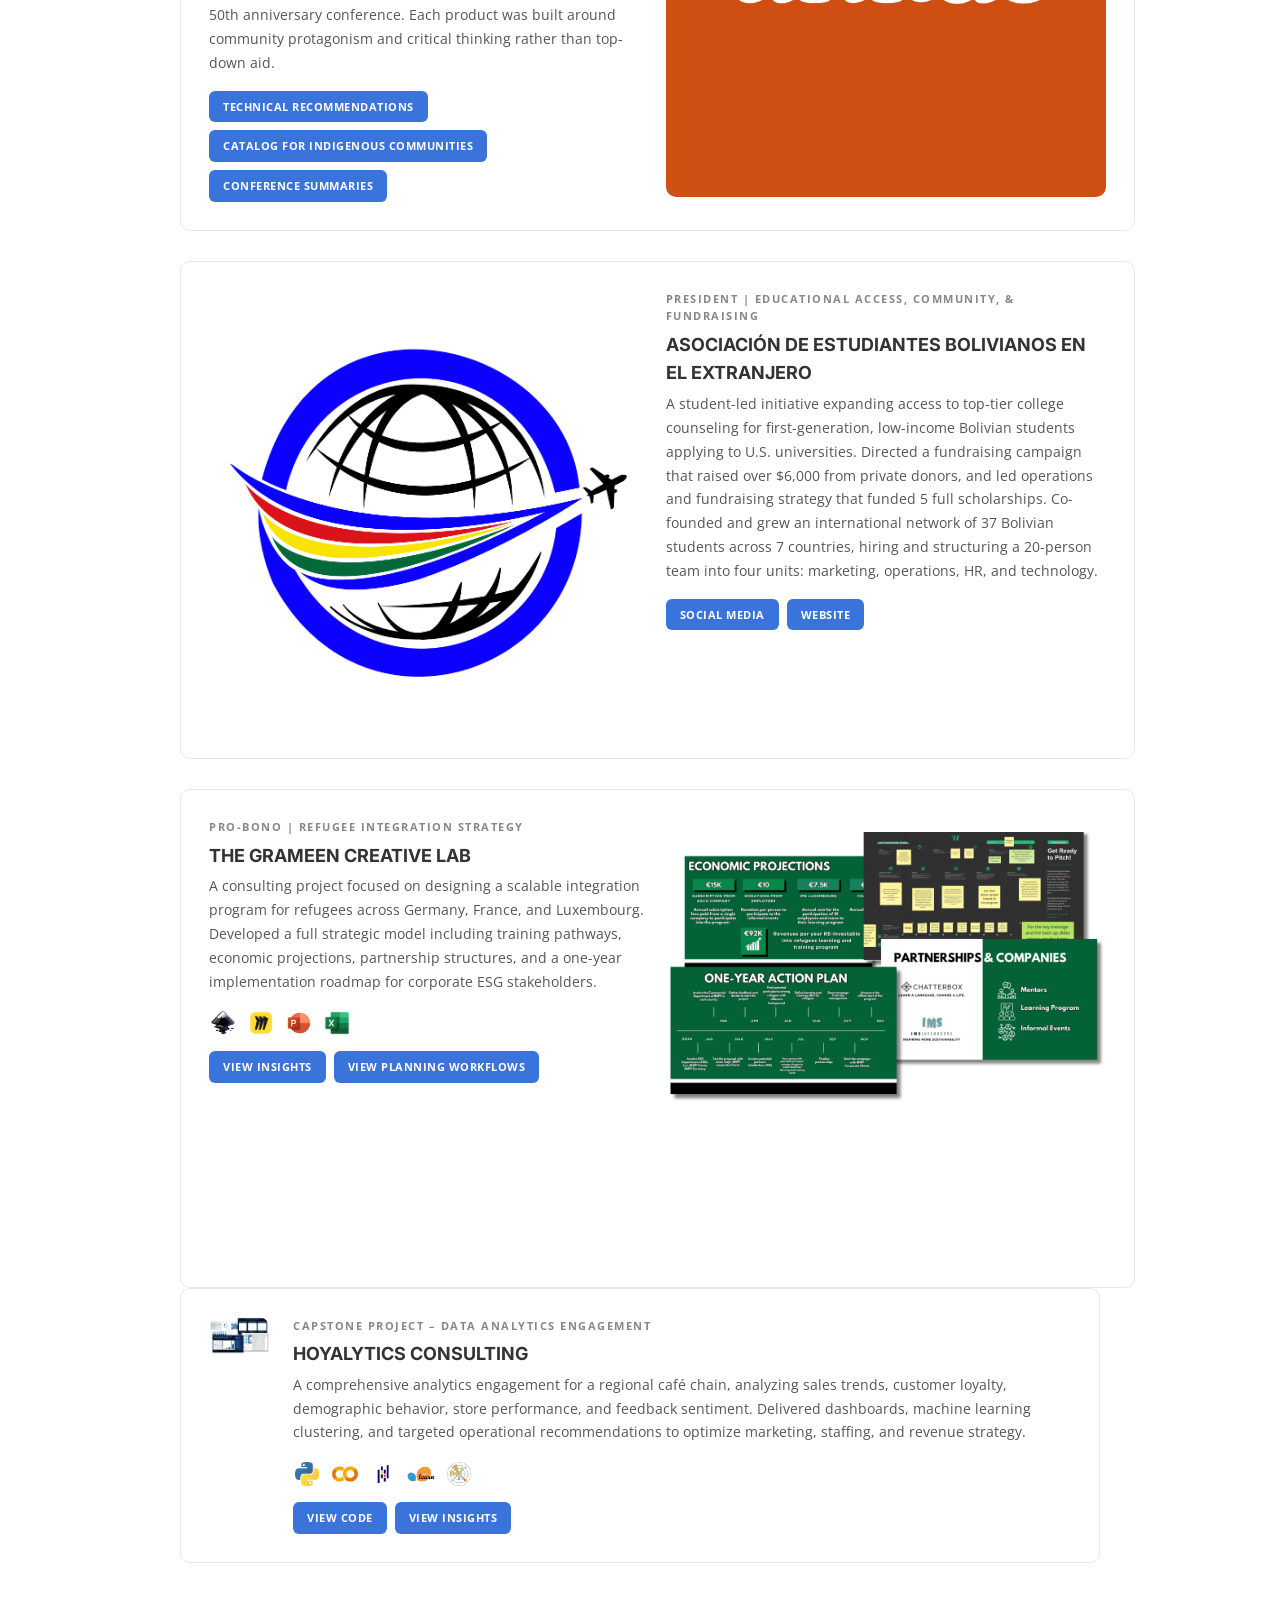
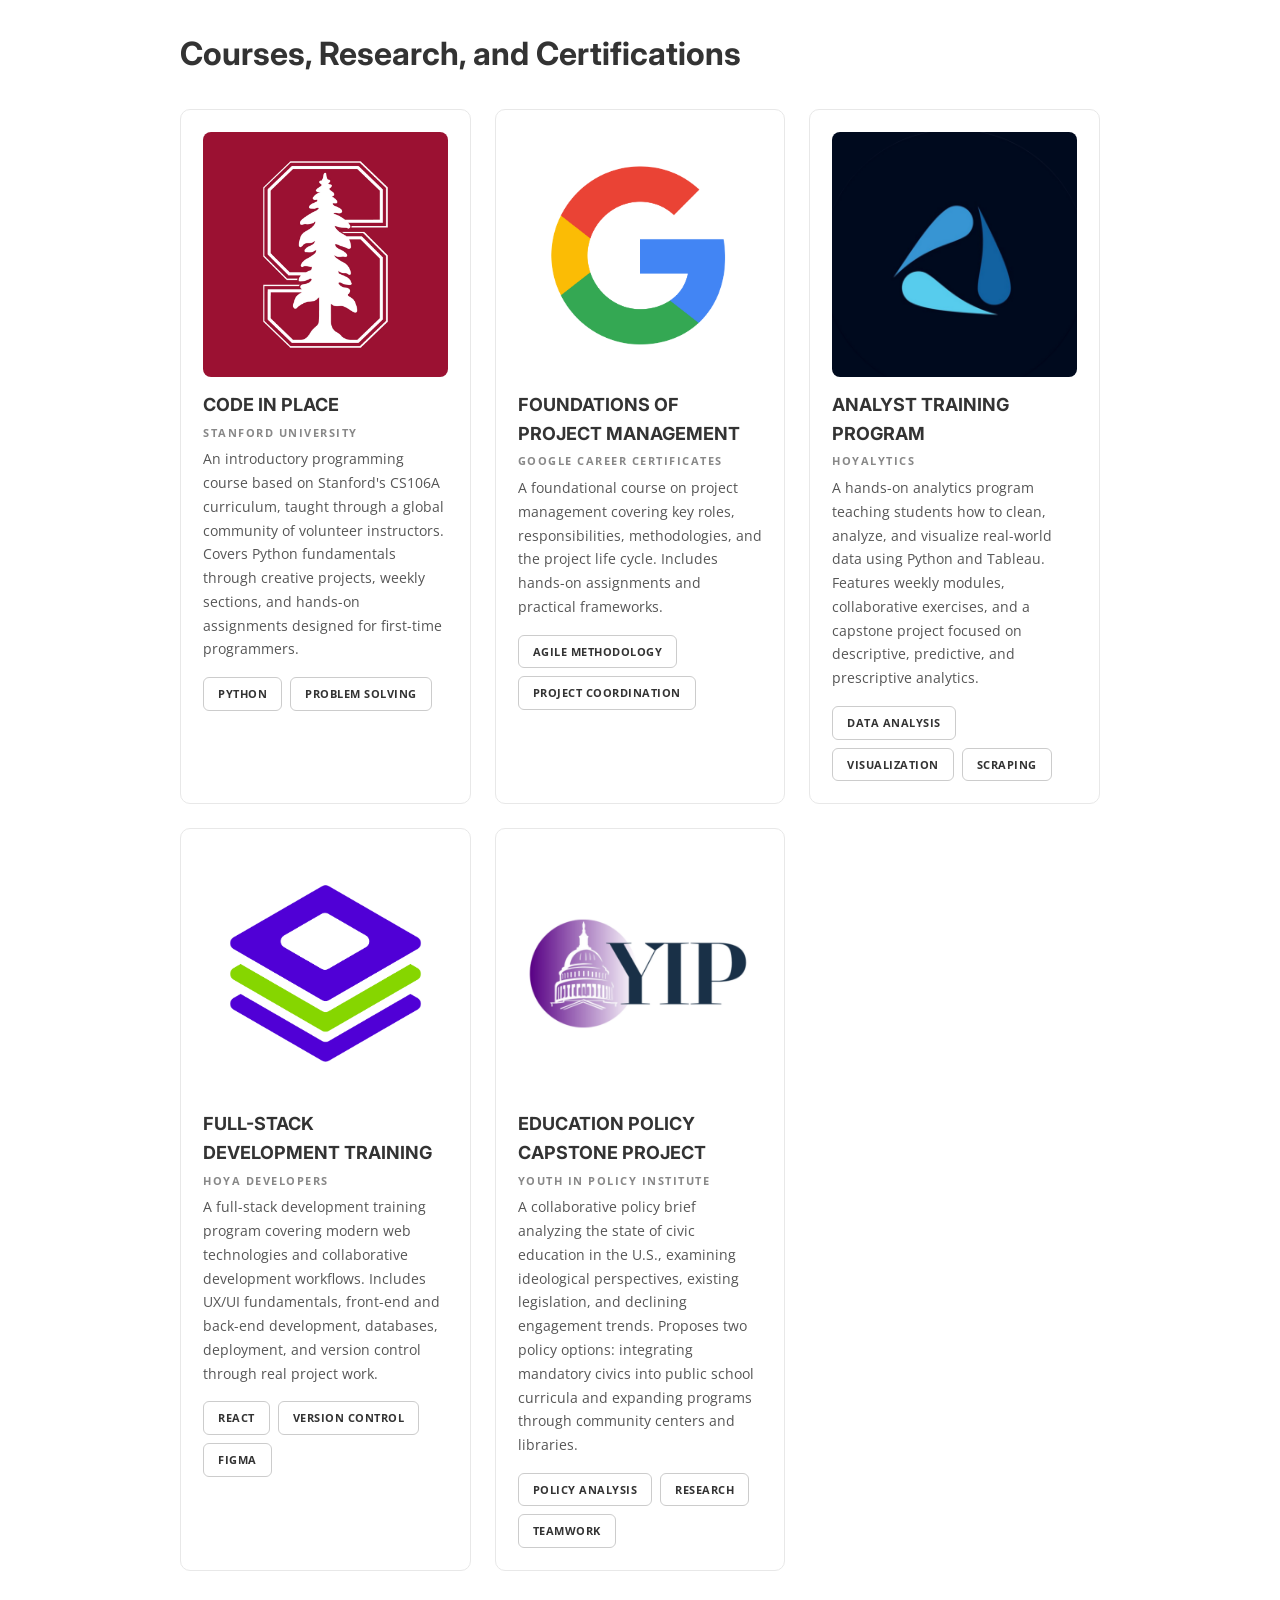
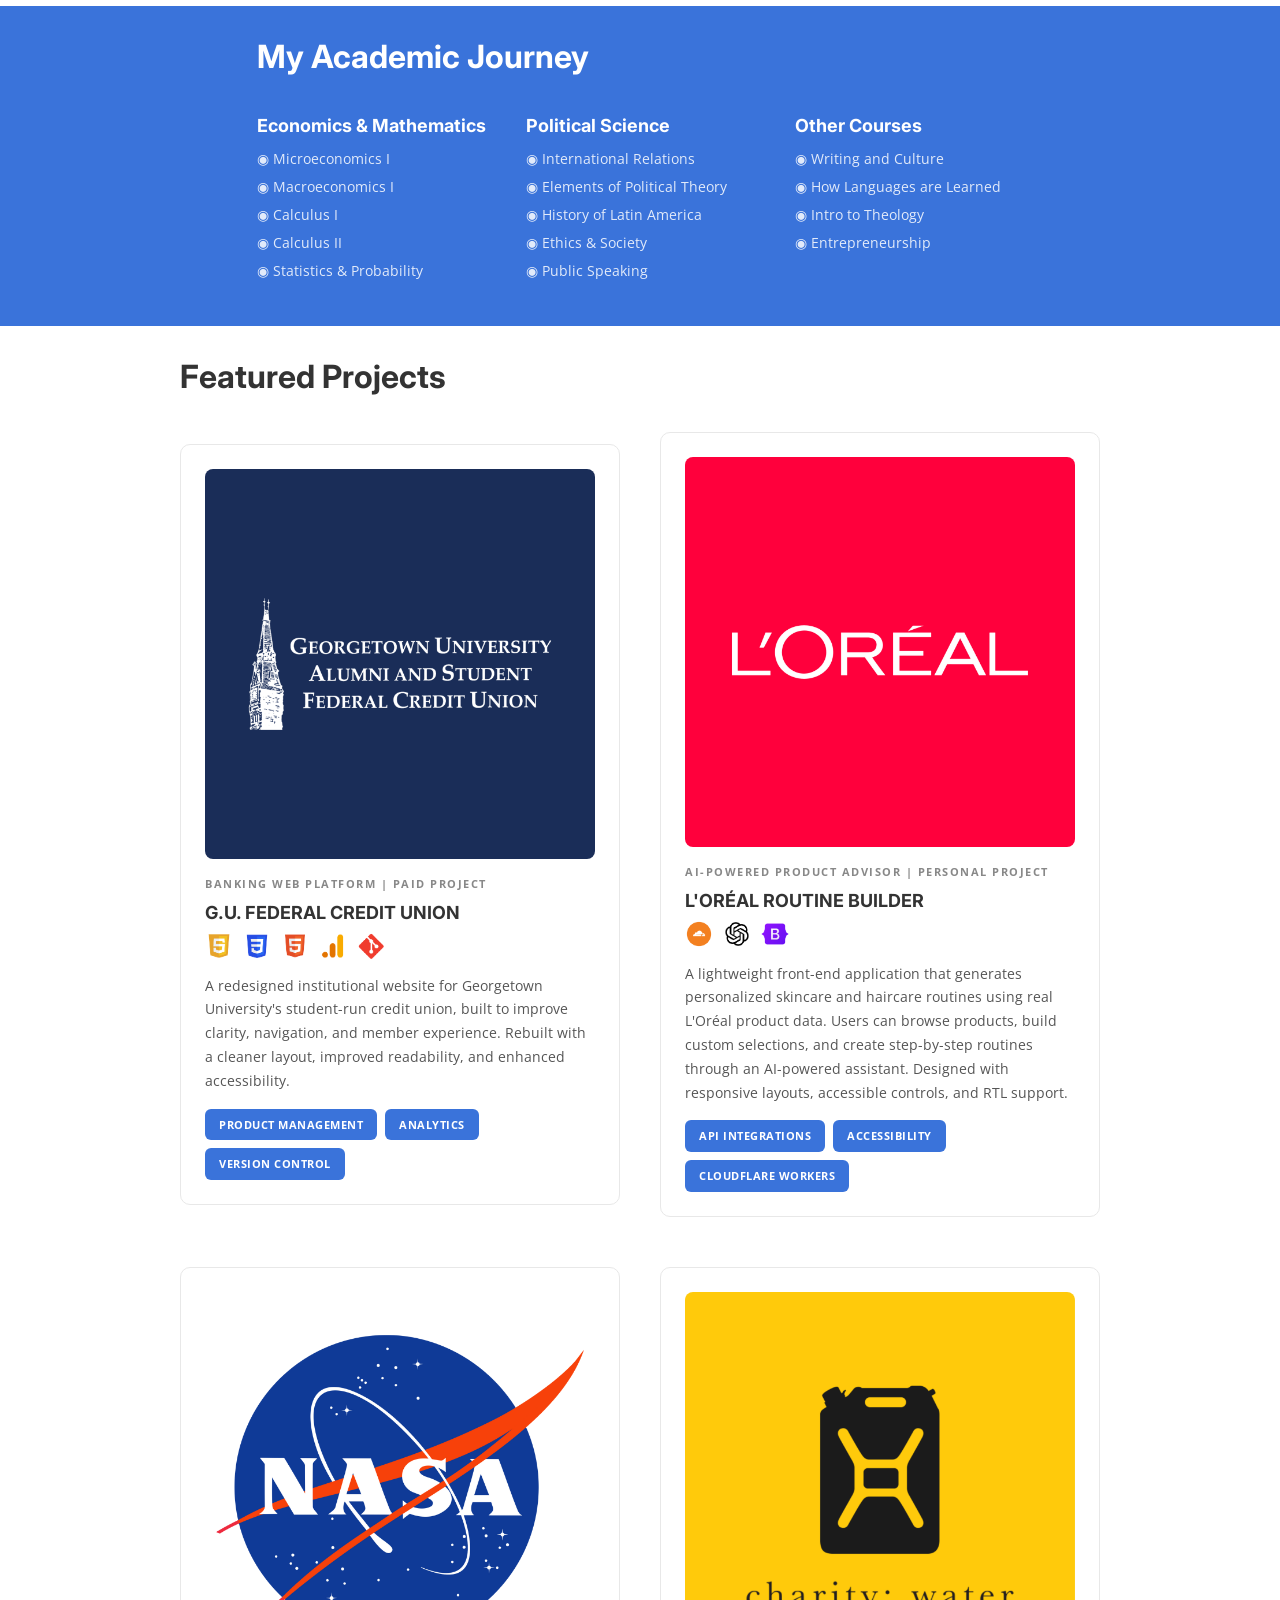
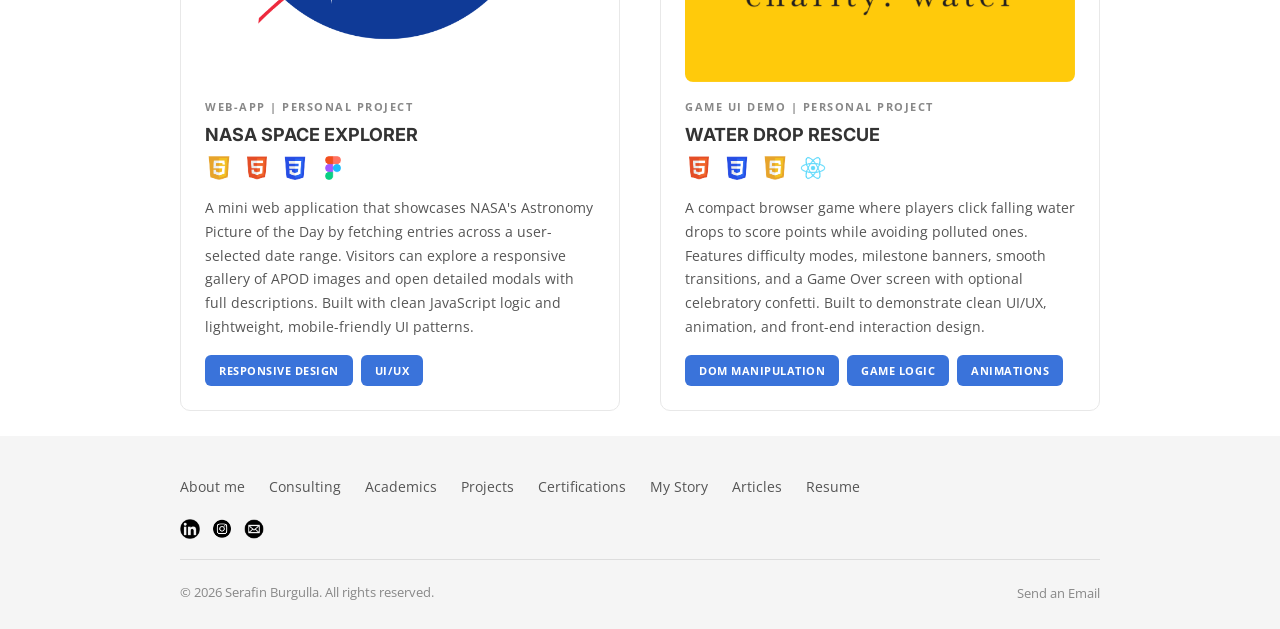
==== commit e5b8610d: "ARTICLES + 1" ====
--- a/index.html
+++ b/index.html
@@ -31,6 +31,7 @@
             <li><a href="#featured" class="nav-link">Projects</a></li>
             <li><a href="#courses" class="nav-link">Certifications</a></li>
             <li><a href="/my-story" class="nav-link">My Story</a></li>
+            <li><a href="/articles" class="nav-link">Articles</a></li>
             <li><div class="nav-divider"></div></li>
             <li><a href="https://www.linkedin.com/in/fin-burgulla/" target="_blank" rel="noopener" class="nav-link-accent">LinkedIn</a></li>
             <li><a href="https://drive.google.com/file/d/1EtqZ0mDY5qcUZRnw-EAOu3vWR9_YyHQb/view?usp=sharing" target="_blank" rel="noopener" class="nav-bar-button">Resume</a></li>
@@ -367,6 +368,7 @@
           <a href="#featured" class="footer-link-three">Projects</a>
           <a href="#courses" class="footer-link-three">Certifications</a>
           <a href="/my-story" class="footer-link-three">My Story</a>
+          <a href="/articles" class="footer-link-three">Articles</a>
           <a href="https://drive.google.com/file/d/1UYbgMhF7Dvbh-xdJFGMNio9Q14zuXpLN/view?usp=sharing" target="_blank" rel="noopener" class="footer-link-three">Resume</a>
         </div>
         <div class="footer-social-block-three">
--- a/style.css
+++ b/style.css
@@ -373,6 +373,44 @@
 .div-block-7 p {
   font-size: 14px;
   line-height: 2;
+}
+
+/* ══════════════════════════════════════
+   ARTICLE CARDS
+   ══════════════════════════════════════ */
+.article-card {
+  display: block;
+  background: #fff;
+  border: 1px solid #e8e8e8;
+  border-radius: 10px;
+  padding: 22px;
+  transition: transform 0.3s ease, box-shadow 0.3s ease;
+}
+.article-card:hover {
+  transform: translateY(-3px);
+  box-shadow: 0 8px 24px rgba(0, 0, 0, 0.06);
+}
+.article-card-image {
+  width: 100%;
+  aspect-ratio: 4 / 3;
+  object-fit: cover;
+  border-radius: 8px;
+  margin-bottom: 14px;
+}
+.article-card-placeholder {
+  cursor: default;
+}
+.article-card-placeholder:hover {
+  transform: none;
+  box-shadow: none;
+}
+.article-card-placeholder .article-card-image {
+  background-color: #f2f2f2;
+  border: 1px dashed #ddd;
+}
+.article-card-placeholder .subtitle-text,
+.article-card-placeholder .div-section-text {
+  color: #aaa;
 }
 
 /* ══════════════════════════════════════
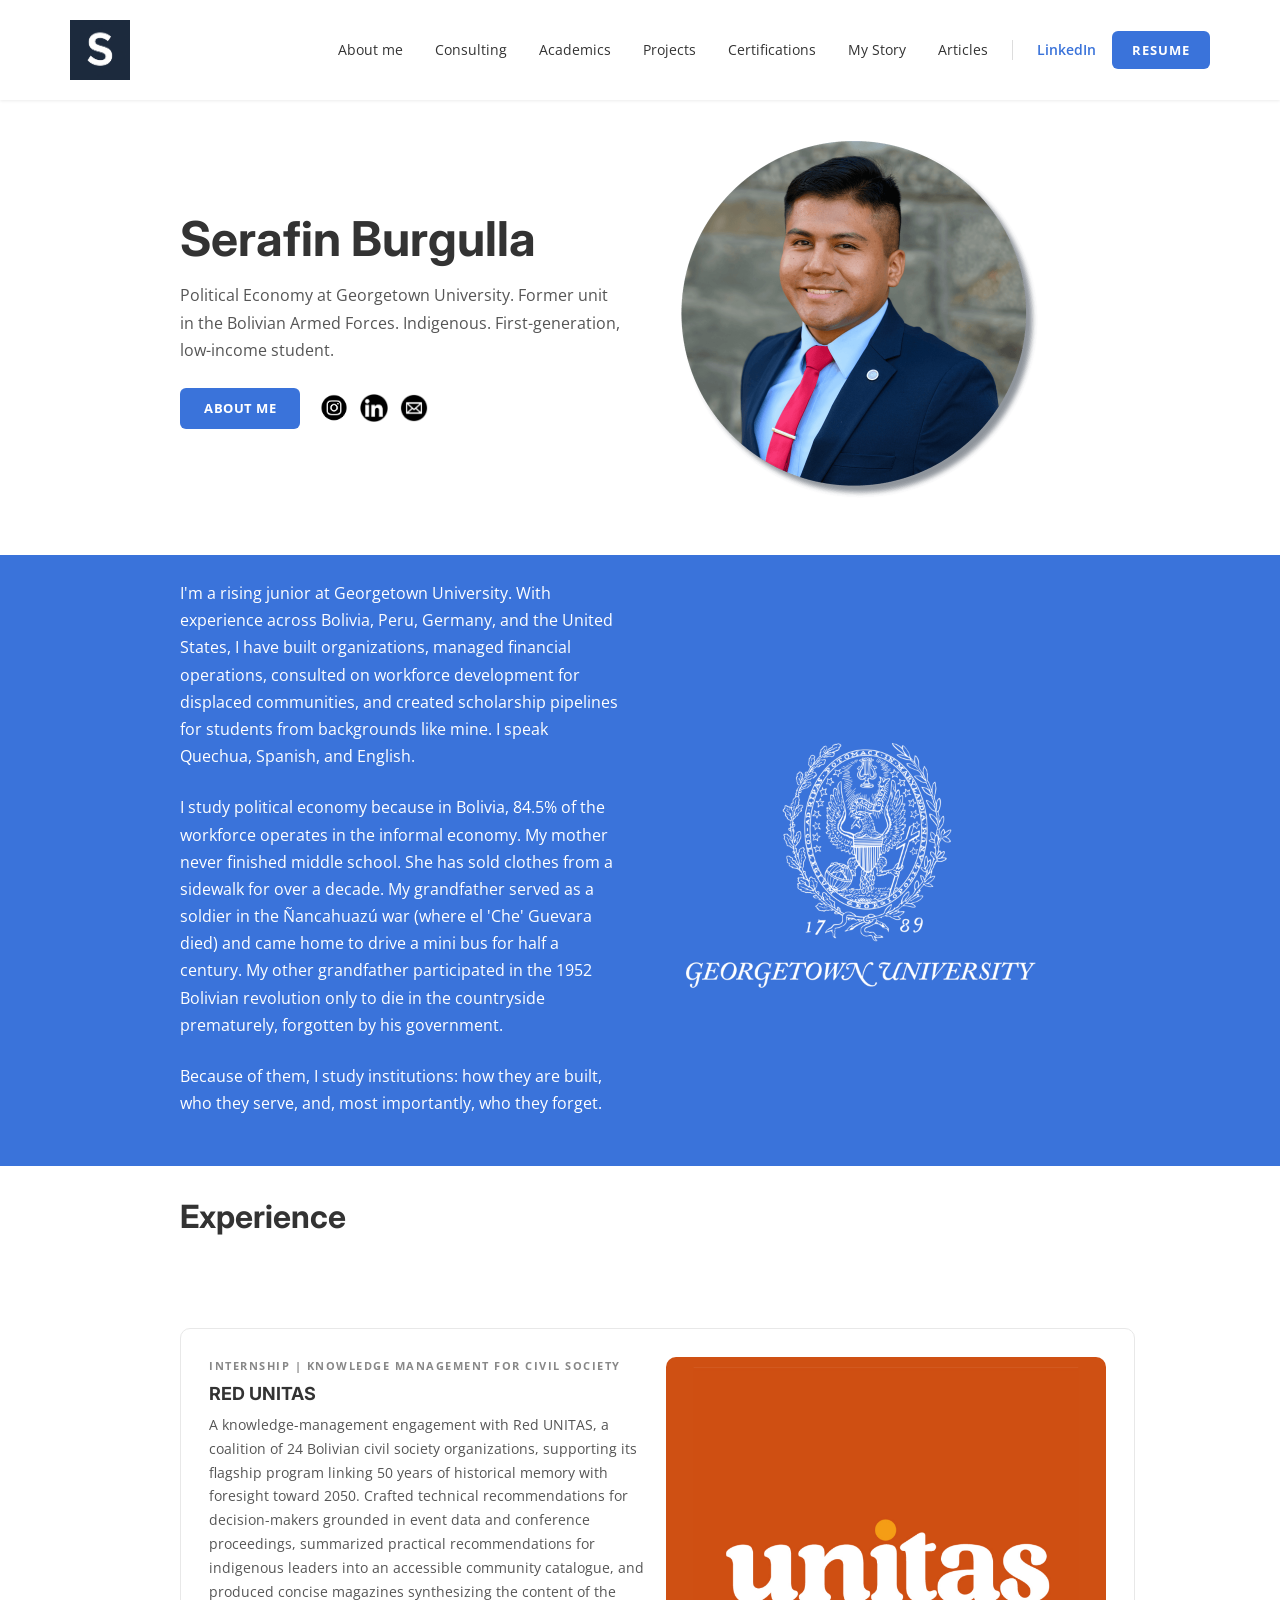
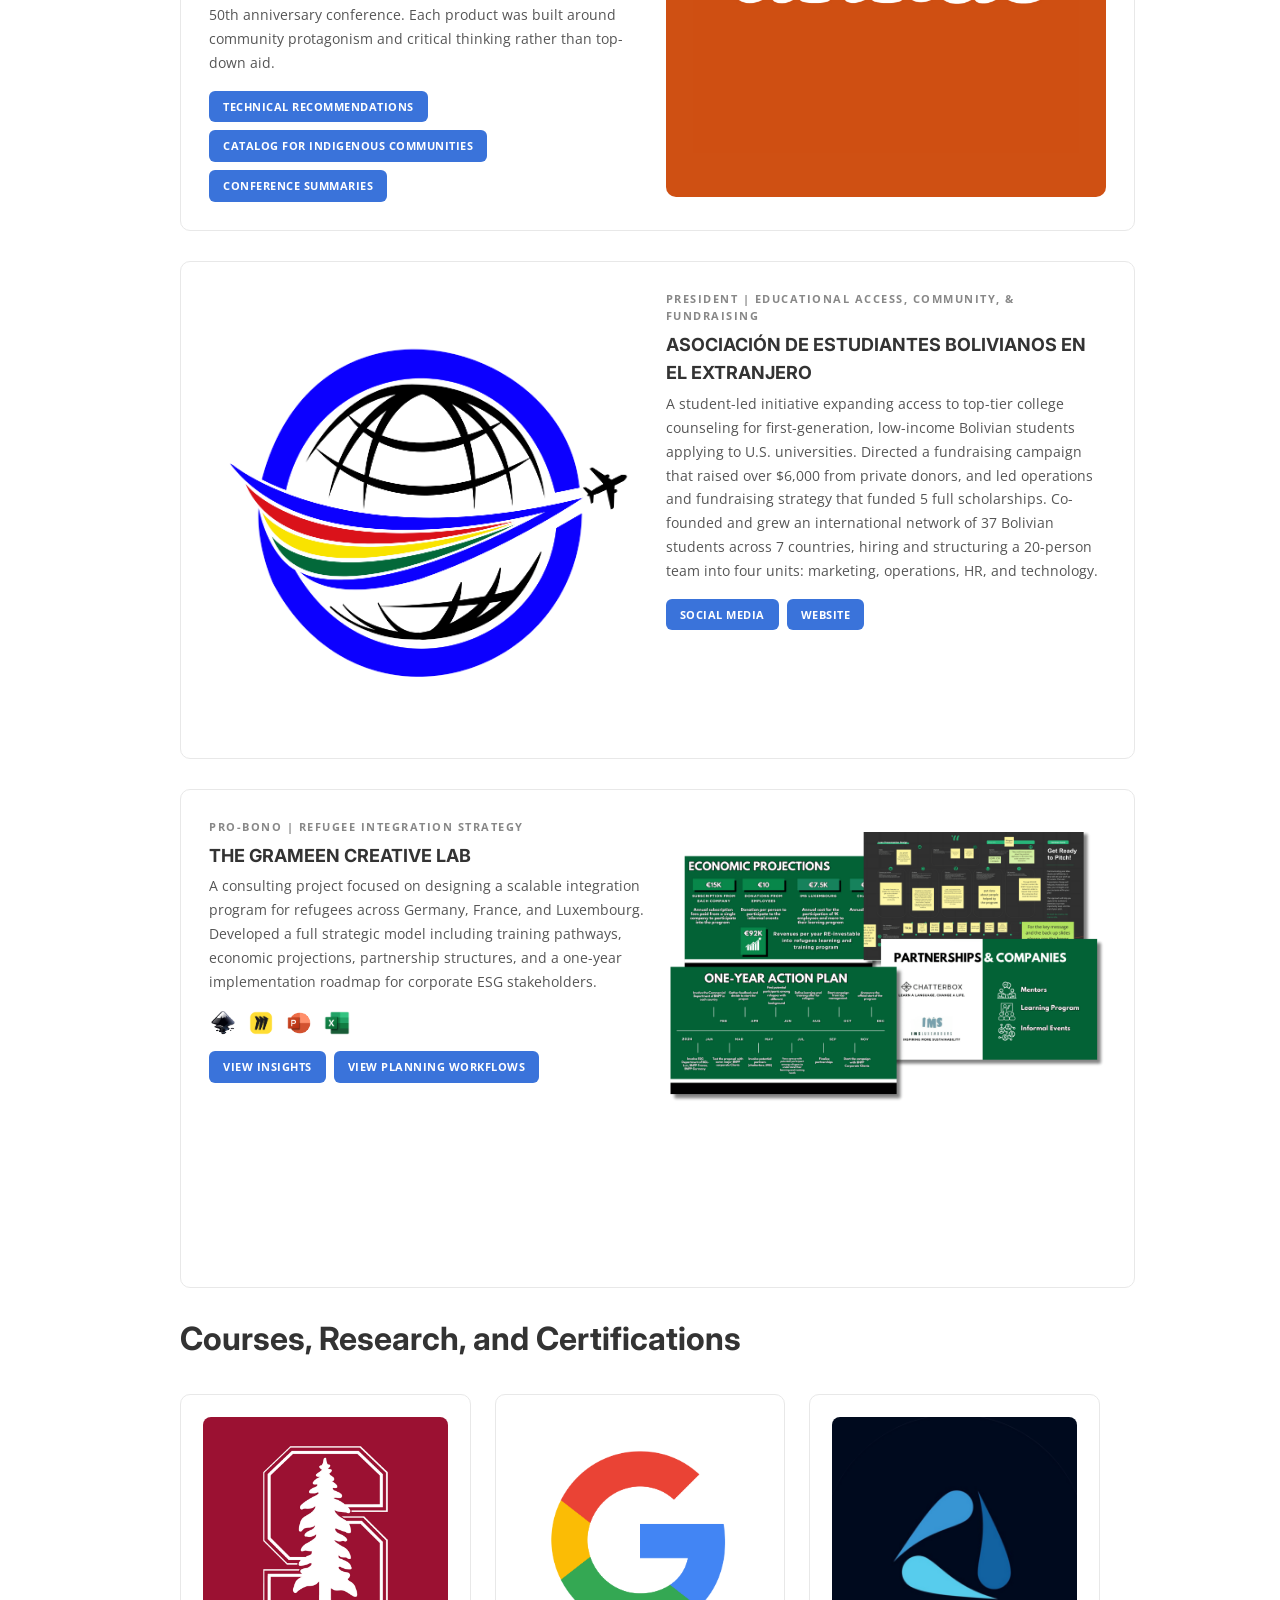
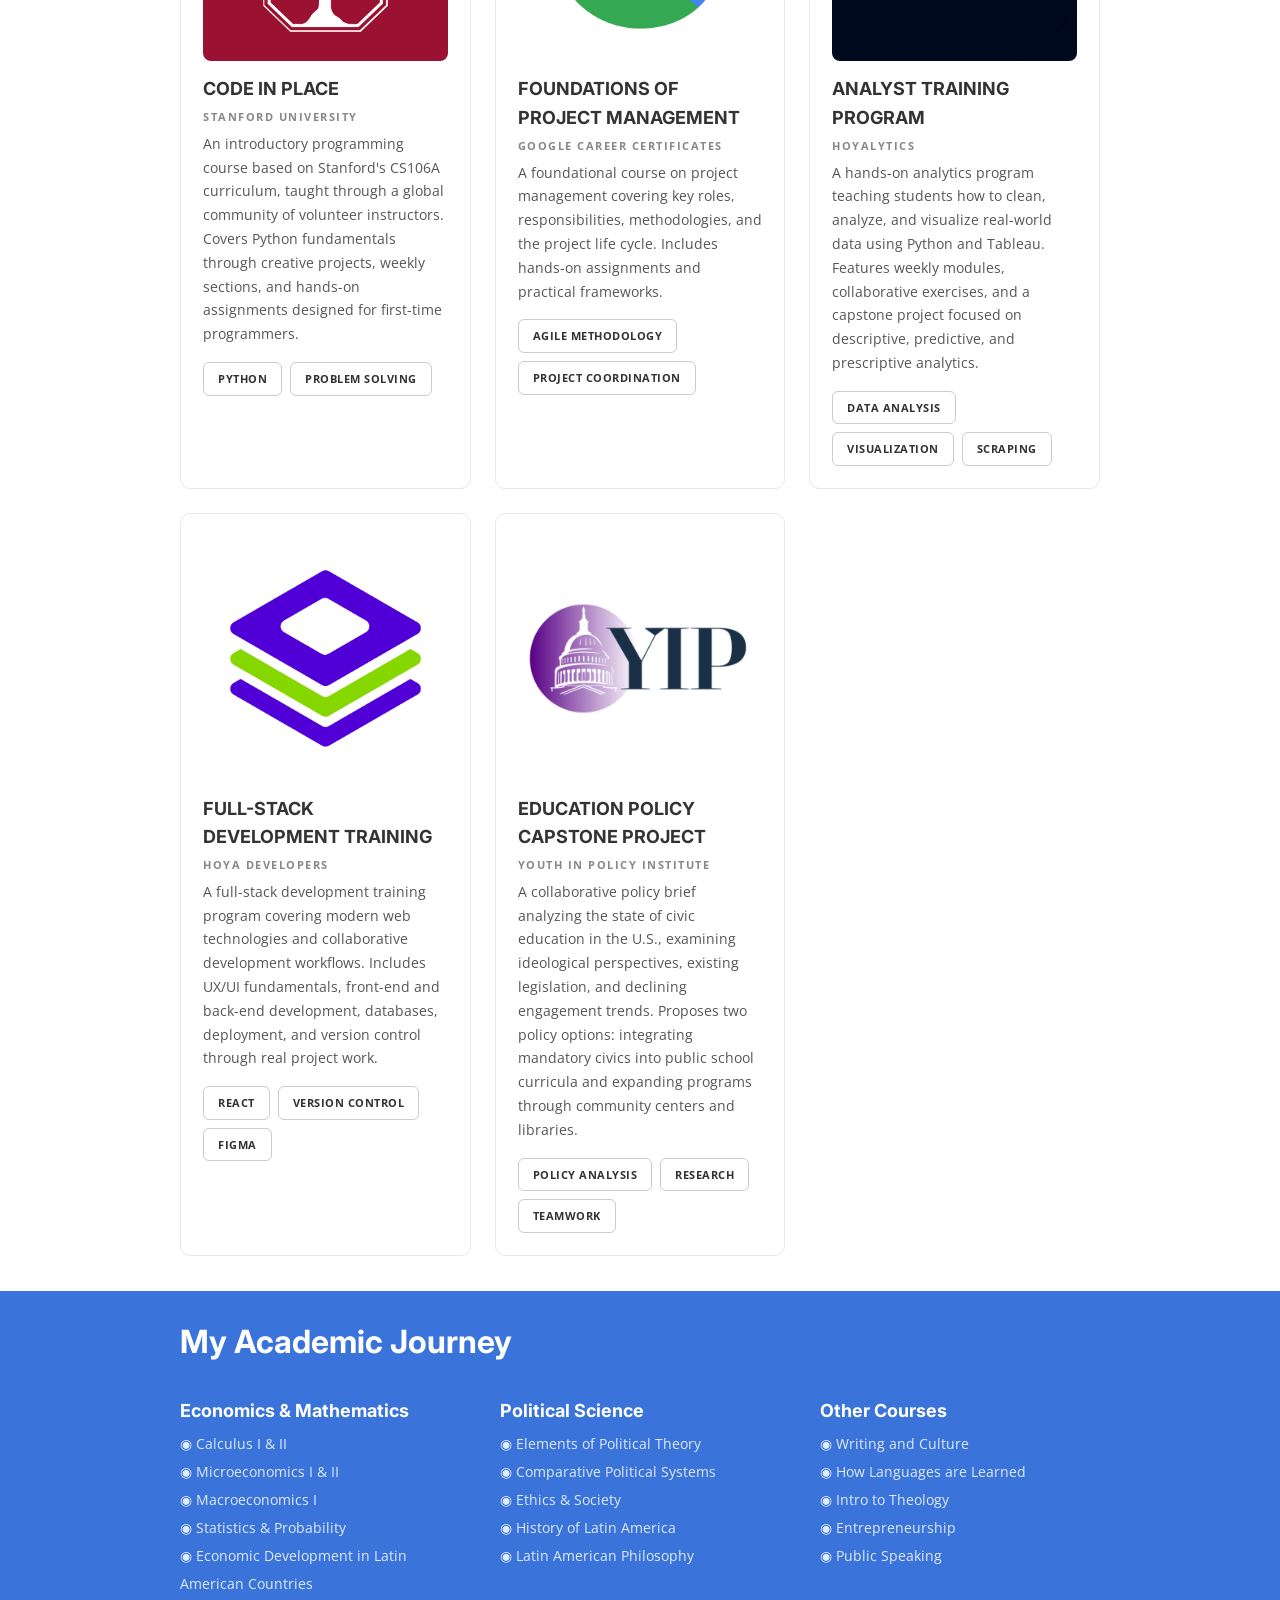
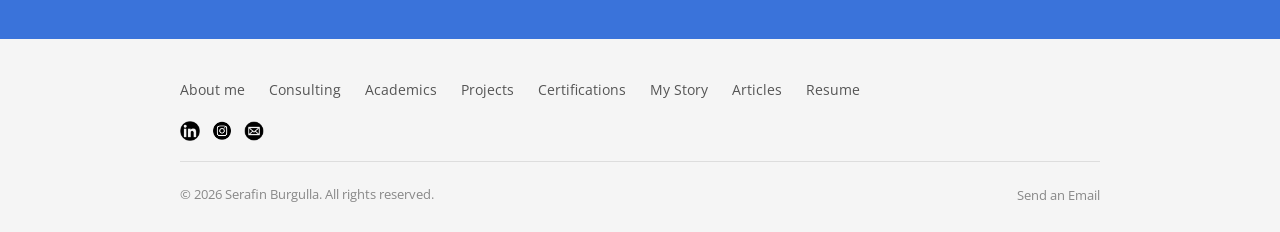
==== commit 62fe6f7e: "HIDDEN: FEATURED PROJECTS & HOYALYTICS" ====
--- a/index.html
+++ b/index.html
@@ -162,7 +162,7 @@
   </section>
 
   <!-- Hoyalytics Consulting -->
-  <section>
+  <section style="display: none;">
     <div class="w-container">
       <div class="consulting-1">
         <div class="div-block-11">
@@ -258,15 +258,15 @@
         <div class="div-block-7">
           <div>
             <h1 class="subtitle-text dark-subtitle">Economics &amp; Mathematics</h1>
-            <p class="paragraph-text dark-paragraph">◉ Microeconomics I<br>◉ Macroeconomics I<br>◉ Calculus I<br>◉ Calculus II<br>◉ Statistics &amp; Probability</p>
+            <p class="paragraph-text dark-paragraph">◉ Calculus I &amp; II<br>◉ Microeconomics I &amp; II<br>◉ Macroeconomics I<br>◉ Statistics &amp; Probability<br>◉ Economic Development in Latin American Countries</p>
           </div>
           <div>
             <h1 class="subtitle-text dark-subtitle">Political Science</h1>
-            <p class="paragraph-text dark-paragraph">◉ International Relations<br>◉ Elements of Political Theory<br>◉ History of Latin America<br>◉ Ethics &amp; Society<br>◉ Public Speaking</p>
+            <p class="paragraph-text dark-paragraph">◉ Elements of Political Theory<br>◉ Comparative Political Systems<br>◉ Ethics &amp; Society<br>◉ History of Latin America<br>◉ Latin American Philosophy</p>
           </div>
           <div>
             <h1 class="subtitle-text dark-subtitle">Other Courses</h1>
-            <p class="paragraph-text dark-paragraph">◉ Writing and Culture<br>◉ How Languages are Learned<br>◉ Intro to Theology<br>◉ Entrepreneurship</p>
+            <p class="paragraph-text dark-paragraph">◉ Writing and Culture<br>◉ How Languages are Learned<br>◉ Intro to Theology<br>◉ Entrepreneurship<br>◉ Public Speaking</p>
           </div>
         </div>
       </div>
@@ -274,7 +274,7 @@
   </section>
 
   <!-- ═══ FEATURED PROJECTS (moved down — after Academics) ═══ -->
-  <section id="featured" class="section">
+  <section id="featured" class="section" style="display: none;">
     <div class="w-container">
       <h1 class="heading-text">Featured Projects</h1>
       <div class="div-two-section">
@@ -317,7 +317,7 @@
   </section>
 
   <!-- ═══ FEATURED PROJECTS II ═══ -->
-  <section class="section">
+  <section class="section" style="display: none;">
     <div class="w-container">
       <div class="div-two-section">
         <div class="project-features-card">
